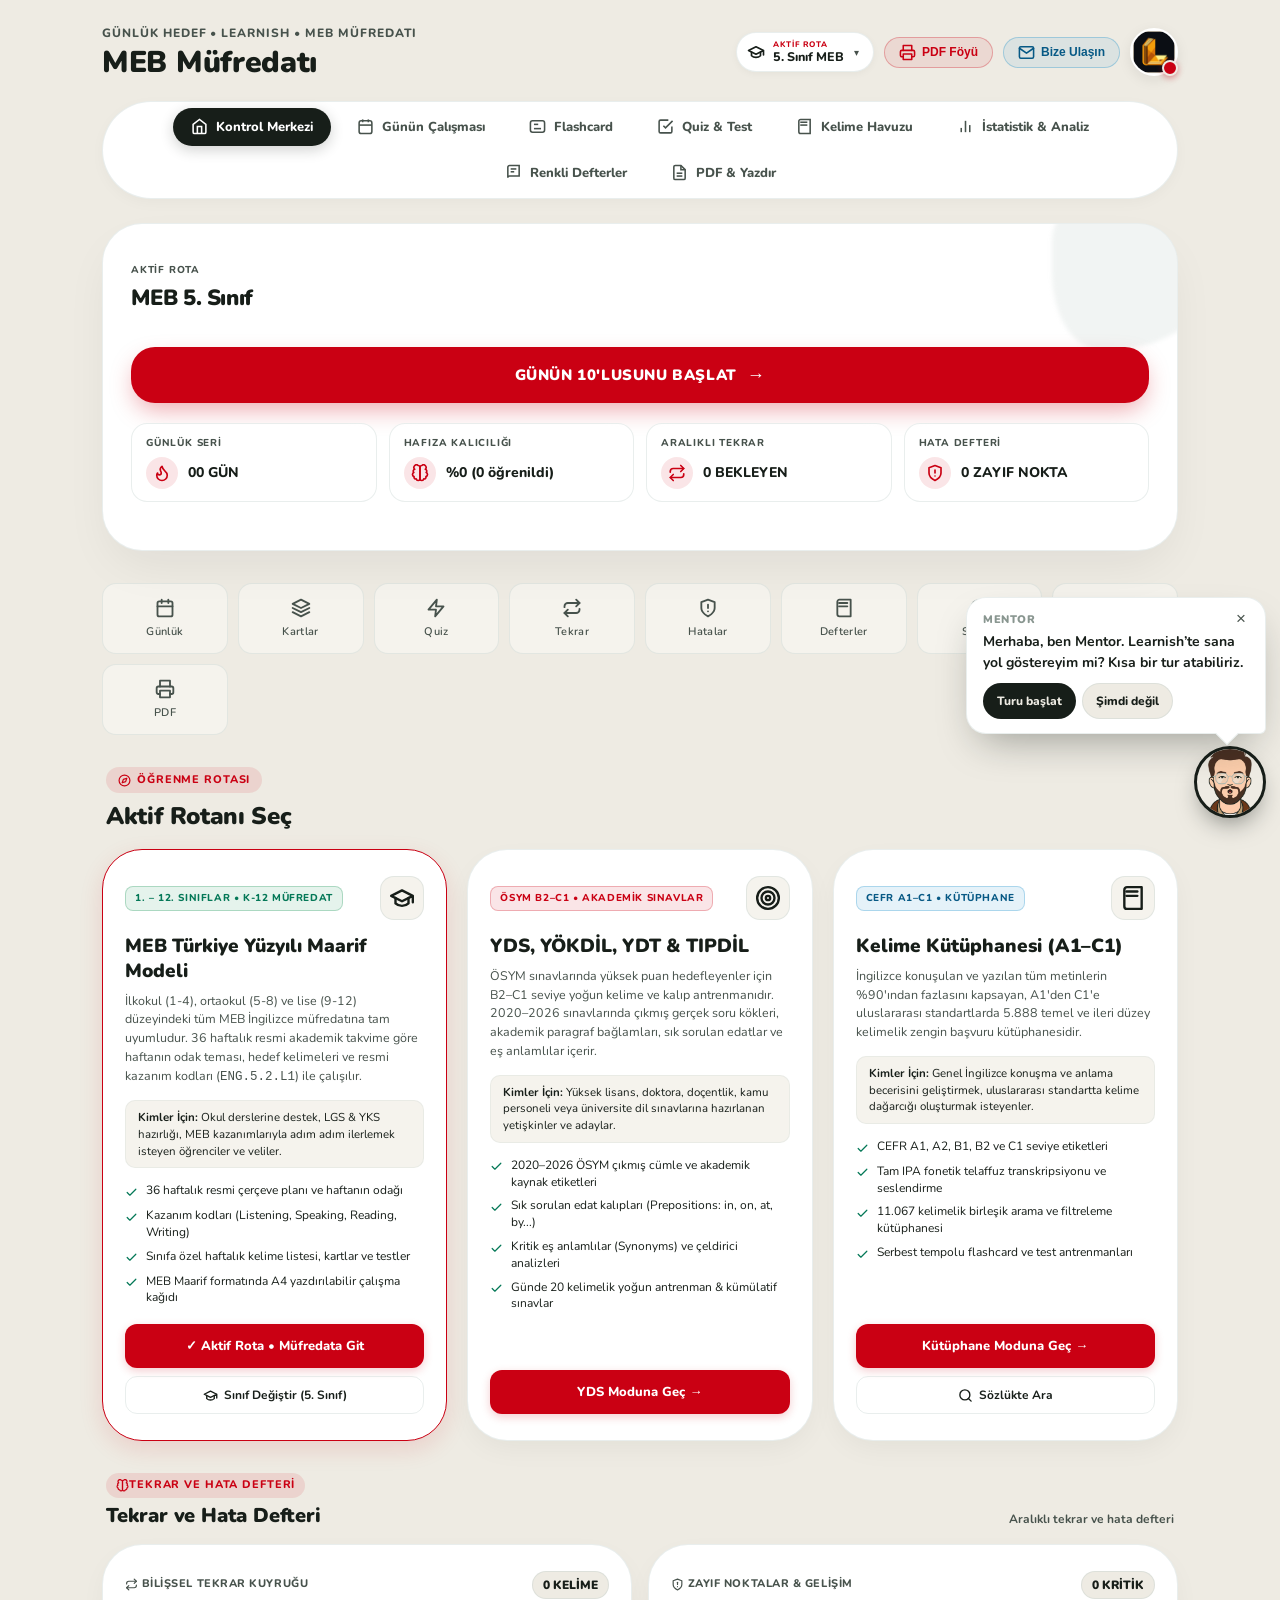
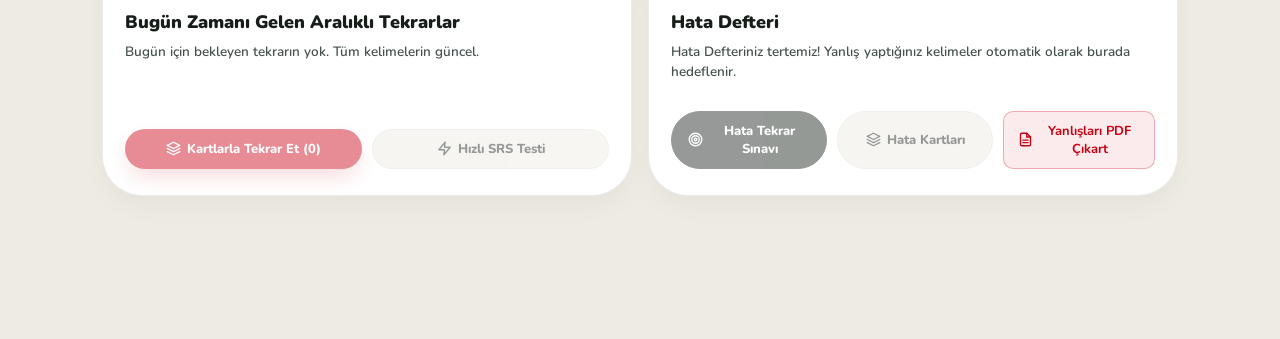
==== index.html @ bbc1d4fa "fix(notebooks): final inceleme düzeltmeleri (Critical+Important) - flash kart kaynak seçicisine 'not" ====
<!DOCTYPE html>
<html lang="tr" data-theme="light">
<head>
  <meta charset="utf-8">
  <meta name="viewport" content="width=device-width, initial-scale=1.0, viewport-fit=cover">
  <title>Learnish • İngilizce Kelime Platformu (MEB, YDS &amp; Kelime Kütüphanesi)</title>
  
  <!-- Meta & SEO -->
  <meta name="description" content="Learnish: MEB İngilizce Müfredatı (1-12. Sınıf Maarif Modeli), YDS/YÖKDİL Akademik Hazırlık ve A1-C1 Kelime Kütüphanesi ile 11.000 kelimelik interaktif İngilizce çalışma platformu.">
  <meta name="theme-color" content="#eeebe3">
  <meta name="color-scheme" content="light dark">
  <meta name="apple-mobile-web-app-capable" content="yes">
  <meta name="apple-mobile-web-app-status-bar-style" content="default">
  <meta name="apple-mobile-web-app-title" content="Learnish">

  <!-- Open Graph & Social Sharing -->
  <meta property="og:type" content="website">
  <meta property="og:title" content="Learnish • İngilizce Kelime Platformu">
  <meta property="og:description" content="MEB Müfredatı (1-12. Sınıf), YDS/YÖKDİL Akademik Hazırlık ve A1-C1 Kelime Kütüphanesi ile 11.000 kelimelik interaktif İngilizce çalışma platformu.">
  <meta property="og:image" content="icon-512.png">
  <meta property="og:site_name" content="Learnish">
  <meta name="twitter:card" content="summary">
  <meta name="twitter:title" content="Learnish • İngilizce Kelime Platformu">
  <meta name="twitter:description" content="MEB 1-12. Sınıf müfredatı, YDS/YÖKDİL hazırlık ve Oxford 5000 kelime havuzuyla akıllı İngilizce öğrenme platformu.">
  <meta name="twitter:image" content="icon-512.png">

  <!-- App Icons & Manifest -->
  <link rel="icon" type="image/png" href="favicon.png?v=codex2">
  <link rel="apple-touch-icon" href="icon-192.png?v=codex2">
  <link rel="manifest" href="manifest.json">
  
  <!-- Typography: Nunito (400 to 900) -->
  <link rel="preconnect" href="https://fonts.googleapis.com">
  <link rel="preconnect" href="https://fonts.gstatic.com" crossorigin>
  <link href="https://fonts.googleapis.com/css2?family=Nunito:ital,wght@0,400;0,600;0,700;0,800;0,900;1,400;1,700;1,900&display=swap" rel="stylesheet">

  <!-- Stylesheets -->
  <link rel="stylesheet" href="app.css?v=43c000d3">
</head>
<body>
  <div id="sr-live" class="sr-only" role="status" aria-live="polite" aria-atomic="true"></div>

  <!-- SW Update Notification Banner -->
  <div id="sw-update-banner" class="sw-update-banner" style="display:none;" role="alert" aria-live="assertive">
    <span class="sw-update-text">Yeni Learnish sürümü hazır!</span>
    <button type="button" class="sw-update-btn" onclick="window.APP.applySwUpdate()">Şimdi Güncelle</button>
    <button type="button" class="sw-update-dismiss" onclick="document.getElementById('sw-update-banner').style.display='none'" aria-label="Kapat">✕</button>
  </div>

  <!-- SINGLE-COLUMN APP SHELL -->
  <div class="app-shell">

    <!-- 1. TOP-ALIGNED HEADER (56px Top Padding) -->
    <header class="app-top-header" role="banner">
      <div class="header-greeting-wrap">
        <span class="header-greeting-label" id="header-greeting-label">GÜNLÜK HEDEF • LEARNISH</span>
        <h1 class="header-greeting-title" id="header-user-title">MEB Müfredatı</h1>
      </div>
      <div class="header-right-actions">
        <button type="button" class="header-action-btn header-route-pill-btn" id="header-route-pill-btn" onclick="window.APP.openGradeModal()" title="Öğrenim Rotasını &amp; Sınıfı Değiştir" aria-label="Öğrenim Rotası Seçici">
          <span class="hrp-icon" id="header-route-icon" data-icon="school">
            <svg class="ui-icon hrp-svg-icon" width="18" height="18" viewBox="0 0 24 24" fill="none" stroke="currentColor" stroke-width="2.2" stroke-linecap="round" stroke-linejoin="round" aria-hidden="true" data-icon="school"><path d="M22 10v6M2 10l10-5 10 5-10 5z"/><path d="M6 12v5c3 3 9 3 12 0v-5"/></svg>
          </span>
          <div class="hrp-text-group">
            <span class="hrp-eyebrow">AKTİF ROTA</span>
            <span class="hrp-label" id="header-route-label">5. Sınıf MEB</span>
          </div>
          <span class="hrp-arrow" aria-hidden="true">▾</span>
        </button>
        <button type="button" class="header-action-btn pdf-header-btn" onclick="window.APP.openPdfStudio()" title="PDF &amp; Çalışma Kağıdı Stüdyosu" aria-label="PDF Çalışma Föyü">
          <svg width="17" height="17" viewBox="0 0 24 24" fill="none" stroke="currentColor" stroke-width="2.2" stroke-linecap="round" stroke-linejoin="round"><path d="M6 9V2h12v7"/><path d="M6 18H4a2 2 0 0 1-2-2v-5a2 2 0 0 1 2-2h16a2 2 0 0 1 2 2v5a2 2 0 0 1-2 2h-2"/><rect x="6" y="14" width="12" height="8"/></svg>
          <span class="pdf-btn-label">PDF Föyü</span>
        </button>
        <button type="button" class="header-action-btn feedback-header-btn" id="header-feedback-btn" onclick="window.APP.openFeedbackModal()" title="Bize Ulaşın &amp; Hata Bildir" aria-label="Bize Ulaşın &amp; Hata Bildir">
          <svg width="17" height="17" viewBox="0 0 24 24" fill="none" stroke="currentColor" stroke-width="2.2" stroke-linecap="round" stroke-linejoin="round"><path d="M4 4h16c1.1 0 2 .9 2 2v12c0 1.1-.9 2-2 2H4c-1.1 0-2-.9-2-2V6c0-1.1.9-2 2-2z"/><polyline points="22,6 12,13 2,6"/></svg>
          <span class="feedback-btn-label">Bize Ulaşın</span>
        </button>
        <button type="button" class="header-profile-btn" id="header-profile-trigger" onclick="window.APP.openSettingsModal()" aria-label="Ayarlar ve Profil">
          <div class="header-avatar-circle">
            <img src="icon-192.png" alt="Learnish Profil" class="header-avatar-img" width="48" height="48" fetchpriority="high" decoding="async">
            <span class="header-notification-badge" aria-label="Aktif bildirim"></span>
          </div>
        </button>
      </div>
    </header>

    <!-- 1.5 DESKTOP TOP NAVIGATION (Visible on Desktop >= 768px, Hidden on Mobile) -->
    <nav class="desktop-nav-bar" aria-label="Masaüstü Gezinme Menüsü">
      <button type="button" class="desktop-nav-btn nav-btn active" data-view="home">
        <svg width="17" height="17" viewBox="0 0 24 24" fill="none" stroke="currentColor" stroke-width="2.2"><path d="m3 9 9-7 9 7v11a2 2 0 0 1-2 2H5a2 2 0 0 1-2-2z"/><polyline points="9 22 9 12 15 12 15 22"/></svg>
        <span>Kontrol Merkezi</span>
      </button>
      <button type="button" class="desktop-nav-btn nav-btn" data-view="daily">
        <svg width="17" height="17" viewBox="0 0 24 24" fill="none" stroke="currentColor" stroke-width="2.2"><rect x="3" y="4" width="18" height="18" rx="3" ry="3"/><line x1="16" y1="2" x2="16" y2="6"/><line x1="8" y1="2" x2="8" y2="6"/><line x1="3" y1="10" x2="21" y2="10"/></svg>
        <span>Günün Çalışması</span>
      </button>
      <button type="button" class="desktop-nav-btn nav-btn" data-view="flashcard">
        <svg width="17" height="17" viewBox="0 0 24 24" fill="none" stroke="currentColor" stroke-width="2.2"><rect x="2" y="4" width="20" height="16" rx="3"/><path d="M7 15h10"/><path d="M7 9h6"/></svg>
        <span>Flashcard</span>
      </button>
      <button type="button" class="desktop-nav-btn nav-btn" data-view="quiz">
        <svg width="17" height="17" viewBox="0 0 24 24" fill="none" stroke="currentColor" stroke-width="2.2"><path d="M9 11l3 3L22 4"/><path d="M21 12v7a2 2 0 0 1-2 2H5a2 2 0 0 1-2-2V5a2 2 0 0 1 2-2h11"/></svg>
        <span>Quiz &amp; Test</span>
      </button>
      <button type="button" class="desktop-nav-btn nav-btn" data-view="directory">
        <svg width="17" height="17" viewBox="0 0 24 24" fill="none" stroke="currentColor" stroke-width="2.2"><path d="M4 19.5v-15A2.5 2.5 0 0 1 6.5 2H20v20H6.5a2.5 2.5 0 0 1-2.5-2.5Z"/><path d="M6 6h10"/><path d="M6 10h10"/></svg>
        <span>Kelime Havuzu</span>
      </button>
      <button type="button" class="desktop-nav-btn nav-btn" data-view="stats">
        <svg width="17" height="17" viewBox="0 0 24 24" fill="none" stroke="currentColor" stroke-width="2.2"><line x1="18" y1="20" x2="18" y2="10"/><line x1="12" y1="20" x2="12" y2="4"/><line x1="6" y1="20" x2="6" y2="14"/></svg>
        <span>İstatistik &amp; Analiz</span>
      </button>
      <button type="button" class="desktop-nav-btn nav-btn" data-view="notebooks">
        <svg width="17" height="17" viewBox="0 0 24 24" fill="none" stroke="currentColor" stroke-width="2.2"><path d="M4 4.5A2.5 2.5 0 0 1 6.5 2H20v15H6.5A2.5 2.5 0 0 0 4 19.5z"/><path d="M8 7h8"/><path d="M8 11h5"/></svg>
        <span>Renkli Defterler</span>
      </button>
      <button type="button" class="desktop-nav-btn nav-btn" onclick="window.APP.openPdfStudio()" title="PDF Çalışma Kağıdı &amp; Hata Kampı">
        <svg width="17" height="17" viewBox="0 0 24 24" fill="none" stroke="currentColor" stroke-width="2.2"><path d="M14 2H6a2 2 0 0 0-2 2v16a2 2 0 0 0 2 2h12a2 2 0 0 0 2-2V8z"/><polyline points="14 2 14 8 20 8"/><line x1="16" y1="13" x2="8" y2="13"/><line x1="16" y1="17" x2="8" y2="17"/></svg>
        <span>PDF &amp; Yazdır</span>
      </button>
    </nav>

    <!-- 3. VIEWS CONTAINER (Single-Column Content) -->
    <main class="views-wrapper" id="views-wrapper" role="main">
      
      <!-- View 0: Kontrol Merkezi / Dashboard (#home) -->
      <section id="view-home" class="view-section active" aria-labelledby="tab-home">
        <!-- Rendered by app.js (Hero Feature Card + Bento Metrics + Secondary Feed Items) -->
      </section>

      <!-- View 1: Günlük Çalışma (#daily) -->
      <section id="view-daily" class="view-section" aria-labelledby="tab-daily">
        <!-- Rendered by app.js (Daily Hero Progress + Secondary Feed Word Cards) -->
      </section>

      <!-- View 2: Flashcard (#flashcard) -->
      <section id="view-flashcard" class="view-section" aria-labelledby="tab-flashcard">
        <!-- Rendered by app.js -->
      </section>

      <!-- View 3: Quiz & Test (#quiz) -->
      <section id="view-quiz" class="view-section" aria-labelledby="tab-quiz">
        <!-- Rendered by app.js -->
      </section>

      <!-- View 4: Kelime Havuzu (#directory) -->
      <section id="view-directory" class="view-section" aria-labelledby="tab-directory">
        <!-- Rendered by app.js -->
      </section>

      <!-- View 5: İstatistik (#stats) -->
      <section id="view-stats" class="view-section" aria-labelledby="tab-stats">
        <!-- Rendered by app.js -->
      </section>

      <!-- View 6: Renkli Defterler (#notebooks) -->
      <section id="view-notebooks" class="view-section" aria-labelledby="tab-notebooks">
        <!-- Rendered by app.js (renderNotebooksView) -->
      </section>

    </main>

  </div>

  <!-- 4. FIXED FLOATING NAVIGATION BAR (Fixed pill, 64px, Center Cutout FAB) -->
  <nav class="floating-nav-bar" aria-label="Alt Gezinme Çubuğu">
    <!-- Item 1: Home -->
    <button type="button" class="floating-nav-btn nav-btn active" data-view="home" id="tab-home" aria-label="Kontrol Merkezi" title="Kontrol Merkezi">
      <svg width="22" height="22" viewBox="0 0 24 24" fill="none" stroke="currentColor" stroke-width="2.3" stroke-linecap="round" stroke-linejoin="round"><path d="m3 9 9-7 9 7v11a2 2 0 0 1-2 2H5a2 2 0 0 1-2-2z"/><polyline points="9 22 9 12 15 12 15 22"/></svg>
      <span class="nav-dot"></span>
    </button>

    <!-- Item 2: Daily Workout -->
    <button type="button" class="floating-nav-btn nav-btn" data-view="daily" id="tab-daily" aria-label="Günün Çalışması" title="Günün Çalışması">
      <svg width="22" height="22" viewBox="0 0 24 24" fill="none" stroke="currentColor" stroke-width="2.3" stroke-linecap="round" stroke-linejoin="round"><rect x="3" y="4" width="18" height="18" rx="3" ry="3"/><line x1="16" y1="2" x2="16" y2="6"/><line x1="8" y1="2" x2="8" y2="6"/><line x1="3" y1="10" x2="21" y2="10"/></svg>
      <span class="nav-dot"></span>
    </button>

    <!-- Center Action: 56px Red Circle Button Floating 32px Above with 4px Cutout Border -->
    <div class="floating-fab-container">
      <button type="button" class="floating-center-action-btn" id="floating-center-fab" onclick="window.APP.handleFabAction()" aria-label="Çalışmayı Başlat" title="Çalışmayı Başlat">
        <svg width="24" height="24" viewBox="0 0 24 24" fill="currentColor"><polygon points="6 4 20 12 6 20 6 4"/></svg>
      </button>
    </div>

    <!-- Item 3: Flashcard -->
    <button type="button" class="floating-nav-btn nav-btn" data-view="flashcard" id="tab-flashcard" aria-label="Flashcard" title="Flashcard">
      <svg width="22" height="22" viewBox="0 0 24 24" fill="none" stroke="currentColor" stroke-width="2.3" stroke-linecap="round" stroke-linejoin="round"><rect x="2" y="4" width="20" height="16" rx="3"/><path d="M7 15h10"/><path d="M7 9h6"/></svg>
      <span class="nav-dot"></span>
    </button>

    <!-- Item 4: Quiz -->
    <button type="button" class="floating-nav-btn nav-btn" data-view="quiz" id="tab-quiz" aria-label="Quiz &amp; Test" title="Quiz &amp; Test">
      <svg width="22" height="22" viewBox="0 0 24 24" fill="none" stroke="currentColor" stroke-width="2.3" stroke-linecap="round" stroke-linejoin="round"><path d="M9 11l3 3L22 4"/><path d="M21 12v7a2 2 0 0 1-2 2H5a2 2 0 0 1-2-2V5a2 2 0 0 1 2-2h11"/></svg>
      <span class="nav-dot"></span>
    </button>
  </nav>

  <!-- 5. SETTINGS & PROFILE DIALOG (Sophisticated Playful Modal) -->
  <div class="settings-modal-backdrop" id="settings-modal-backdrop" aria-hidden="true"></div>
  <div class="settings-dialog-card" id="settings-dialog" role="dialog" aria-modal="true" aria-labelledby="settings-dialog-title">
    <div class="settings-dialog-header">
      <div class="settings-user-info">
        <div class="settings-avatar-circle">
          <img src="icon-192.png" alt="Learnish Profil" class="settings-avatar-img" width="44" height="44" loading="lazy" decoding="async">
        </div>
        <div>
          <h2 id="settings-dialog-title" class="settings-name">Profil &amp; Ayarlar</h2>
          <p class="settings-subtitle">Learnish Öğrenim Parametreleri</p>
        </div>
      </div>
      <button type="button" class="settings-close-circle-btn" onclick="window.APP.closeSettingsModal()" aria-label="Pencereyi Kapat"><svg class="ui-icon" width="18" height="18" viewBox="0 0 24 24" fill="none" stroke="currentColor" stroke-width="2.2" stroke-linecap="round" stroke-linejoin="round" aria-hidden="true" focusable="false"><line x1="18" y1="6" x2="6" y2="18"/><line x1="6" y1="6" x2="18" y2="18"/></svg></button>
    </div>

    <div class="settings-dialog-body">
      <!-- Quick Shortcuts -->
      <div class="settings-nav-shortcuts">
        <button type="button" class="settings-shortcut-btn" onclick="window.APP.switchViewAndClose('directory')">
          <span class="s-icon">
            <svg class="ui-icon" width="22" height="22" viewBox="0 0 24 24" fill="none" stroke="currentColor" stroke-width="2" stroke-linecap="round" stroke-linejoin="round" aria-hidden="true"><path d="M4 19.5v-15A2.5 2.5 0 0 1 6.5 2H20v20H6.5a2.5 2.5 0 0 1-2.5-2.5Z"/><path d="M6 6h10"/><path d="M6 10h10"/></svg>
          </span>
          <div class="s-text">
            <strong>Kelime Havuzu &amp; Arama</strong>
            <span>11.000 kelimelik tam kütüphane</span>
          </div>
          <span class="s-arrow">→</span>
        </button>
        <button type="button" class="settings-shortcut-btn" onclick="window.APP.switchViewAndClose('stats')">
          <span class="s-icon">
            <svg class="ui-icon" width="22" height="22" viewBox="0 0 24 24" fill="none" stroke="currentColor" stroke-width="2" stroke-linecap="round" stroke-linejoin="round" aria-hidden="true"><line x1="18" y1="20" x2="18" y2="10"/><line x1="12" y1="20" x2="12" y2="4"/><line x1="6" y1="20" x2="6" y2="14"/></svg>
          </span>
          <div class="s-text">
            <strong>İstatistik &amp; Analiz</strong>
            <span>Öğrenim telemetrisi ve kazanım analizi</span>
          </div>
          <span class="s-arrow">→</span>
        </button>
        <button type="button" class="settings-shortcut-btn" onclick="window.APP.openFeedbackModal()">
          <span class="s-icon">
            <svg class="ui-icon" width="22" height="22" viewBox="0 0 24 24" fill="none" stroke="currentColor" stroke-width="2" stroke-linecap="round" stroke-linejoin="round" aria-hidden="true"><path d="M21 15a2 2 0 0 1-2 2H7l-4 4V5a2 2 0 0 1 2-2h14a2 2 0 0 1 2 2z"/></svg>
          </span>
          <div class="s-text">
            <strong>Bize Ulaşın &amp; Hata Bildir</strong>
            <span>Öğretmen ve kullanıcı geri bildirimi iletin</span>
          </div>
          <span class="s-arrow">→</span>
        </button>
      </div>

      <!-- Data Management -->
      <div class="settings-toggles-section">
        <div class="settings-section-title">VERİ YÖNETİMİ</div>
        <div class="settings-data-actions">
          <button type="button" class="setting-data-btn setting-data-btn--export" onclick="window.APP.exportProgress()">
            <svg width="15" height="15" viewBox="0 0 24 24" fill="none" stroke="currentColor" stroke-width="2.2" aria-hidden="true"><path d="M21 15v4a2 2 0 0 1-2 2H5a2 2 0 0 1-2-2v-4"/><polyline points="7 10 12 15 17 10"/><line x1="12" y1="15" x2="12" y2="3"/></svg>
            <span>İlerlemeyi Dışa Aktar</span>
          </button>
          <button type="button" class="setting-data-btn setting-data-btn--import" onclick="window.APP.importProgress()">
            <svg width="15" height="15" viewBox="0 0 24 24" fill="none" stroke="currentColor" stroke-width="2.2" aria-hidden="true"><path d="M21 15v4a2 2 0 0 1-2 2H5a2 2 0 0 1-2-2v-4"/><polyline points="7 10 12 15 17 10" transform="rotate(180 12 12)"/><line x1="12" y1="3" x2="12" y2="15"/></svg>
            <span>Yedekten Geri Yükle</span>
          </button>
          <button type="button" class="setting-data-btn setting-data-btn--reset" onclick="window.APP.resetProgress()">
            <svg width="15" height="15" viewBox="0 0 24 24" fill="none" stroke="currentColor" stroke-width="2.2" aria-hidden="true"><polyline points="1 4 1 10 7 10"/><path d="M3.51 15a9 9 0 1 0 .49-3.51"/></svg>
            <span>Tüm İlerlemeyi Sıfırla</span>
          </button>
        </div>
        <input type="file" id="import-file-input" accept=".json" style="display:none" onchange="window.APP.handleImportFile(this)">
      </div>

      <!-- System Toggles -->
      <div class="settings-toggles-section">
        <div class="settings-section-title">SİSTEM TERCİHLERİ</div>
        <div class="settings-grid">
          
          <div class="setting-item-row">
            <div class="setting-item-label">
              <strong>Telaffuz Aksanı</strong>
              <span>İngiliz (UK) veya Amerikan (US)</span>
            </div>
            <button type="button" class="setting-pill-btn" id="accent-toggle-btn">UK</button>
          </div>

          <div class="setting-item-row">
            <div class="setting-item-label">
              <strong>Okuma Hızı</strong>
              <span>Telaffuz ses hızı çarpanı</span>
            </div>
            <button type="button" class="setting-pill-btn" id="speed-toggle-btn">1.0x</button>
          </div>

          <div class="setting-item-row">
            <div class="setting-item-label">
              <strong>Ses Efektleri</strong>
              <span>Etkileşim ve sınav bildirimleri</span>
            </div>
            <button type="button" class="setting-pill-btn" id="sound-toggle-btn">SES: AÇIK</button>
          </div>

          <div class="setting-item-row">
            <div class="setting-item-label">
              <strong>Karanlık Mod</strong>
              <span>Charcoal (#171e19) gece teması</span>
            </div>
            <button type="button" class="setting-pill-btn" id="theme-toggle-btn">TEMA: AÇIK</button>
          </div>

        </div>
      </div>
    </div>
  </div>

  <!-- 6. SPEAKING & PRONUNCIATION COACH DIALOG (Interactive Voice & Phonetic Engine) -->
  <div class="speech-coach-backdrop" id="speech-coach-backdrop" aria-hidden="true"></div>
  <div class="speech-coach-dialog" id="speech-coach-dialog" role="dialog" aria-modal="true" aria-labelledby="speech-coach-title">
    <!-- Populated dynamically by window.APP.openSpeechCoach -->
  </div>

  <!-- 7. K-12 GRADE & STAGE SELECTOR MODAL (1. Sınıftan 12. Sınıfa Kadar + Akademik Rotalar) -->
  <div class="grade-modal-backdrop" id="grade-modal-backdrop" aria-hidden="true"></div>
  <div class="grade-dialog-card" id="grade-dialog" role="dialog" aria-modal="true" aria-labelledby="grade-dialog-title">
    <div class="grade-dialog-header">
      <div class="grade-dialog-title-wrap">
        <span class="grade-dialog-eyebrow">ÖĞRENİM ROTASI &amp; MÜFREDAT</span>
        <h2 id="grade-dialog-title" class="grade-dialog-title">Öğrenim Rotası &amp; Sınıf Seçici</h2>
      </div>
      <button type="button" class="settings-close-circle-btn" onclick="window.APP.closeGradeModal()" aria-label="Pencereyi Kapat"><svg class="ui-icon" width="18" height="18" viewBox="0 0 24 24" fill="none" stroke="currentColor" stroke-width="2.2" stroke-linecap="round" stroke-linejoin="round" aria-hidden="true" focusable="false"><line x1="18" y1="6" x2="6" y2="18"/><line x1="6" y1="6" x2="18" y2="18"/></svg></button>
    </div>
    <div class="grade-dialog-body" id="grade-dialog-body">
      <!-- Populated dynamically by window.APP.renderGradeModalContent -->
    </div>
  </div>

  <!-- 8. CURRICULUM CONTEXT CLASSIFIER MODAL ("BAĞLAMA MOTORU") -->
  <div class="classifier-modal-backdrop" id="classifier-modal-backdrop" aria-hidden="true"></div>
  <div class="classifier-dialog-card" id="classifier-dialog" role="dialog" aria-modal="true" aria-labelledby="classifier-dialog-title">
    <div class="classifier-dialog-header">
      <div class="classifier-dialog-title-wrap">
        <span class="classifier-dialog-eyebrow">SEMANTİK BAĞLAMA MOTORU</span>
        <h2 id="classifier-dialog-title" class="classifier-dialog-title">Müfredat Bağlama Analizi</h2>
      </div>
      <button type="button" class="settings-close-circle-btn" onclick="window.APP.closeClassifierModal()" aria-label="Pencereyi Kapat"><svg class="ui-icon" width="18" height="18" viewBox="0 0 24 24" fill="none" stroke="currentColor" stroke-width="2.2" stroke-linecap="round" stroke-linejoin="round" aria-hidden="true" focusable="false"><line x1="18" y1="6" x2="6" y2="18"/><line x1="6" y1="6" x2="18" y2="18"/></svg></button>
    </div>
    <div class="classifier-dialog-body" id="classifier-dialog-body">
      <!-- Populated dynamically by window.APP.openClassifierForWord -->
    </div>
  </div>

  <!-- 9. PDF & WORKSHEET STUDIO MODAL ("PDF & ÇALIŞMA KAĞIDI STÜDYOSU") -->
  <div class="pdf-modal-backdrop" id="pdf-modal-backdrop" aria-hidden="true"></div>
  <div class="pdf-dialog-card" id="pdf-dialog" role="dialog" aria-modal="true" aria-labelledby="pdf-dialog-title">
    <div class="pdf-dialog-header">
      <div class="pdf-dialog-title-wrap">
        <span class="pdf-dialog-eyebrow">YAZDIRILABİLİR MATERYAL MERKEZİ</span>
        <h2 id="pdf-dialog-title" class="pdf-dialog-title">PDF &amp; Çalışma Kağıdı Stüdyosu</h2>
      </div>
      <button type="button" class="settings-close-circle-btn" onclick="window.APP.closePdfStudio()" aria-label="Pencereyi Kapat"><svg class="ui-icon" width="18" height="18" viewBox="0 0 24 24" fill="none" stroke="currentColor" stroke-width="2.2" stroke-linecap="round" stroke-linejoin="round" aria-hidden="true" focusable="false"><line x1="18" y1="6" x2="6" y2="18"/><line x1="6" y1="6" x2="18" y2="18"/></svg></button>
    </div>
    <div class="pdf-dialog-body" id="pdf-dialog-body">
      <!-- Populated dynamically by window.APP.renderPdfStudio -->
    </div>
  </div>

  <!-- 10. FEEDBACK & BUG REPORT MODAL ("BİZE ULAŞIN & HATA BİLDİR") -->
  <div class="feedback-modal-backdrop" id="feedback-modal-backdrop" aria-hidden="true"></div>
  <div class="feedback-dialog-card" id="feedback-dialog" role="dialog" aria-modal="true" aria-labelledby="feedback-dialog-title">
    <div class="feedback-dialog-header">
      <div class="feedback-dialog-title-wrap">
        <span class="feedback-dialog-eyebrow">ÖĞRETMEN &amp; KULLANICI DESTEK HATTI</span>
        <h2 id="feedback-dialog-title" class="feedback-dialog-title">Bize Ulaşın &amp; Hata Bildir</h2>
        <p class="feedback-dialog-subtitle">Deneyimlerinizi, hata bildirimlerinizi ve önerilerinizi bizimle paylaşın.</p>
      </div>
      <button type="button" class="settings-close-circle-btn" onclick="window.APP.closeFeedbackModal()" aria-label="Pencereyi Kapat"><svg class="ui-icon" width="18" height="18" viewBox="0 0 24 24" fill="none" stroke="currentColor" stroke-width="2.2" stroke-linecap="round" stroke-linejoin="round" aria-hidden="true" focusable="false"><line x1="18" y1="6" x2="6" y2="18"/><line x1="6" y1="6" x2="18" y2="18"/></svg></button>
    </div>

    <div class="feedback-dialog-body" id="feedback-dialog-body">
      <!-- Topic Selector -->
      <div class="feedback-form-group">
        <label for="feedback-topic" class="feedback-label">
          <span>Konu Başlığı</span>
          <span class="feedback-required">*</span>
        </label>
        <div class="feedback-select-wrap">
          <select id="feedback-topic" class="feedback-select" aria-label="Konu Başlığı Seçiniz">
            <option value="Hata / Teknik Problem">Hata / Teknik Problem</option>
            <option value="Kelime / Çeviri Hatası">Kelime / Çeviri / İçerik Hatası</option>
            <option value="Yeni Özellik / Geliştirme Önerisi">Yeni Özellik / Geliştirme Önerisi</option>
            <option value="Öğretmen &amp; Müfredat Görüşü">Öğretmen &amp; Müfredat Görüşü</option>
            <option value="Genel Deneyim &amp; Diğer">Genel Deneyim &amp; Diğer</option>
          </select>
        </div>
      </div>

      <!-- Sender Info (Optional) -->
      <div class="feedback-form-group">
        <label for="feedback-sender" class="feedback-label">
          <span>Adınız veya E-postanız</span>
          <span class="feedback-optional">(İsteğe bağlı, geri dönüş yapabilmemiz için)</span>
        </label>
        <input type="text" id="feedback-sender" class="feedback-input" placeholder="Örn: Ayşe Öğretmen veya ornek@okul.k12.tr" autocomplete="name">
      </div>

      <!-- Message Area -->
      <div class="feedback-form-group">
        <label for="feedback-message" class="feedback-label">
          <span>Mesajınız &amp; Yaşadığınız Deneyim</span>
          <span class="feedback-required">*</span>
        </label>
        <textarea id="feedback-message" class="feedback-textarea" rows="4" placeholder="Lütfen karşılaştığınız hatayı, hangi modül/sınıfta olduğunu veya eklenmesini istediğiniz öneriyi detaylandırın..."></textarea>
      </div>

      <!-- Telemetry Diagnostics Preview Box -->
      <div class="feedback-telemetry-box">
        <div class="feedback-telemetry-header">
          <label class="feedback-checkbox-label">
            <input type="checkbox" id="feedback-include-telemetry" checked onchange="window.APP.toggleTelemetryInReport(this.checked)">
            <span>Sistem Tanı &amp; Cihaz Bilgilerini Ekle</span>
          </label>
          <span class="feedback-telemetry-badge">Hızlı Çözüm İçin Önerilir</span>
        </div>
        <div class="feedback-telemetry-preview" id="feedback-telemetry-preview">
          <!-- Populated by window.APP.updateFeedbackTelemetryPreview -->
        </div>
      </div>

      <!-- Action Buttons -->
      <div class="feedback-actions-row">
        <button type="button" class="feedback-btn feedback-btn-primary" onclick="window.APP.sendFeedbackViaMail()" title="Varsayılan e-posta istemciniz ile gönderin">
          <svg width="17" height="17" viewBox="0 0 24 24" fill="none" stroke="currentColor" stroke-width="2.2"><path d="M4 4h16c1.1 0 2 .9 2 2v12c0 1.1-.9 2-2 2H4c-1.1 0-2-.9-2-2V6c0-1.1.9-2 2-2z"/><polyline points="22,6 12,13 2,6"/></svg>
          <span>E-posta ile Gönder</span>
        </button>
        <button type="button" class="feedback-btn feedback-btn-whatsapp" onclick="window.APP.sendFeedbackViaWhatsApp()" title="WhatsApp üzerinden hızlıca paylaşın">
          <svg width="17" height="17" viewBox="0 0 24 24" fill="none" stroke="currentColor" stroke-width="2.2"><path d="M21 11.5a8.38 8.38 0 0 1-.9 3.8 8.5 8.5 0 0 1-7.6 4.7 8.38 8.38 0 0 1-3.8-.9L3 21l1.9-5.7a8.38 8.38 0 0 1-.9-3.8 8.5 8.5 0 0 1 4.7-7.6 8.38 8.38 0 0 1 3.8-.9h.5a8.48 8.48 0 0 1 8 8v.5z"/></svg>
          <span>WhatsApp ile İlet</span>
        </button>
        <button type="button" class="feedback-btn feedback-btn-copy" onclick="window.APP.copyFeedbackToClipboard()" title="Raporu panoya kopyalayıp dilediğiniz yere yapıştırın">
          <svg width="17" height="17" viewBox="0 0 24 24" fill="none" stroke="currentColor" stroke-width="2.2"><rect x="9" y="9" width="13" height="13" rx="2" ry="2"/><path d="M5 15H4a2 2 0 0 1-2-2V4a2 2 0 0 1 2-2h9a2 2 0 0 1 2 2v1"/></svg>
          <span>Raporu Kopyala</span>
        </button>
      </div>

      <!-- Status Toast / Note -->
      <div id="feedback-status-banner" class="feedback-status-banner" style="display: none;" role="status" aria-live="polite"></div>

      <div class="feedback-footer-note">
        <span class="feedback-footer-icon">
          <svg class="ui-icon" width="16" height="16" viewBox="0 0 24 24" fill="none" stroke="currentColor" stroke-width="2" stroke-linecap="round" stroke-linejoin="round" aria-hidden="true"><path d="M9 18h6"/><path d="M10 22h4"/><path d="M15.09 14c.18-.98.65-1.74 1.41-2.5A4.65 4.65 0 0 0 18 8 6 6 0 0 0 6 8c0 1 .2 2.2 1.5 3.5.76.76 1.23 1.52 1.41 2.5"/></svg>
        </span>
        <p>Geri bildirimleriniz doğrudan geliştirici öğretmen ekibine ulaşır ve bir sonraki güncellemede değerlendirilir. Desteğiniz için teşekkür ederiz!</p>
      </div>
    </div>
  </div>

  <!-- Dedicated Hidden Printable Container (Rendered during @media print) -->
  <div id="learnish-printable-sheet" class="learnish-printable-sheet" aria-hidden="true"></div>

  <!-- Data & Application Logic -->
  <script src="curriculum-data.js?v=8a01d6d3"></script>
  <script src="words-data.js?v=cf2acf3e"></script>
  <script src="app.js?v=f8c9fc84"></script>
</body>
</html>
---- app.css ----
/**
 * ============================================================================
 * LEARNISH • SOPHISTICATED PLAYFUL DESIGN SYSTEM
 * Palette: Charcoal (#171e19), Vibrant Red (#ca0013), Gray-Green (#b7c6c2),
 *          Off-White (#eeebe3), Pure White (#ffffff)
 * Typography: Nunito (Headings: 32px/900, Subheadings: 20px/900, Labels: 10px/800)
 * Radii: 40px (Main Cards), 24px (Nested Items), 16px (Bento Metrics & Squares)
 * ============================================================================
 */

:root {
  /* Color Palette */
  --dp-color-charcoal: #171e19;
  --dp-color-red: #ca0013;
  --dp-color-red-hover: #b00010;
  --dp-color-red-shadow: rgba(202, 0, 19, 0.35);
  --dp-color-red-light: rgba(202, 0, 19, 0.10);
  --dp-color-offwhite: #eeebe3;
  --dp-color-sage: #b7c6c2;
  --dp-color-paper: #eeebe3;
  --dp-color-sage-border: rgba(183, 198, 194, 0.30);
  --dp-color-sage-bg: rgba(183, 198, 194, 0.20);
  --dp-color-white: #ffffff;
  --dp-color-glass: rgba(255, 255, 255, 0.82);

  /* Semantic System Mapping */
  --dp-color-ground: #eeebe3;
  --dp-color-surface: #ffffff;
  --dp-color-surface-glass: rgba(255, 255, 255, 0.82);
  --dp-color-ink: #171e19;
  --dp-color-ink-muted: #47524c;
  --dp-color-ink-subtle: #899690;
  --dp-color-border: rgba(183, 198, 194, 0.30);
  --dp-color-border-subtle: rgba(183, 198, 194, 0.20);
  --dp-color-accent: #ca0013;
  --dp-color-accent-light: rgba(202, 0, 19, 0.10);
  --dp-color-fab-border: #eeebe3;

  /* Additional Semantic Tokens (Sophisticated Playful System) */
  --dp-color-amber: #d97706;
  --dp-color-amber-light: rgba(217, 119, 6, 0.12);
  --dp-color-surface-1: #f7f5f0;
  --dp-color-surface-2: #e6e2d8;
  --dp-color-surface-3: #ded9ce;
  --dp-color-surface-subtle: #f5f3ed;
  --dp-color-bg: #eeebe3;
  --dp-color-emphasis: #171e19;
  --dp-color-sand: #d8d3c5;
  --dp-color-ink-faint: rgba(23, 30, 25, 0.28);
  --dp-color-green: #008744;
  --dp-color-blue: #0284c7;
  --dp-border-rule: 1px;
  --dp-color-field: #ca0013;
  --dp-color-field-support: #ffffff;
  --dp-color-accent-ink: #ca0013;
  --dp-color-error: #dc2626;

  /* Text-safe ink tokens (>=4.5:1 on white / beige) */
  --dp-color-amber-ink: #92400e;
  --dp-color-blue-ink: #075985;
  --dp-ink-amber: #92400e;
  --dp-ink-green: #047857;
  --dp-ink-blue: #1d4ed8;
  --dp-ink-sky: #075985;
  --dp-ink-purple: #7e22ce;
  --dp-ink-pink: #be185d;
  --dp-ink-teal: #0f766e;
  --dp-ink-rose: #be123c;
  --dp-ink-rose-soft: #9f1239;
  --dp-color-ink-muted-strong: #475569;

  /* Z-index scale */
  --z-nav: 30;
  --z-drawer: 40;
  --z-modal: 50;
  --z-toast: 60;

  /* Typography */
  --dp-typography-face: 'Nunito', -apple-system, BlinkMacSystemFont, 'Segoe UI', Roboto, sans-serif;
  --dp-typography-family: var(--dp-typography-face);
  --dp-typography-mono: 'Nunito', monospace;

  /* Radii */
  --dp-radius-card: 40px;
  /* 2.5rem for main cards */
  --dp-radius-nested: 24px;
  /* 1.5rem for secondary feed cards */
  --dp-radius-bento: 16px;
  /* 1.0rem for bento metrics & category squares */
  --dp-radius-pill: 9999px;
  --dp-radius-circle: 50%;

  /* Shadows */
  --dp-shadow-soft-lg: 0 20px 50px -12px rgba(23, 30, 25, 0.08);
  --dp-shadow-soft-md: 0 10px 30px -6px rgba(23, 30, 25, 0.06);
  --dp-shadow-soft-sm: 0 4px 16px -2px rgba(23, 30, 25, 0.04);
  --dp-shadow-soft-xs: 0 2px 8px -1px rgba(23, 30, 25, 0.05);
  --dp-shadow-red: 0 10px 25px -4px rgba(202, 0, 19, 0.35);
  --dp-shadow-floating-nav: 0 20px 40px -8px rgba(23, 30, 25, 0.28);

  /* Transitions */
  --dp-transition-smooth: all 0.25s cubic-bezier(0.4, 0, 0.2, 1);
  --dp-transition-fade: opacity 0.25s ease-in-out;
}

/* Dark Mode Theme Mapping */
[data-theme="dark"] {
  --dp-color-ground: #171e19;
  --dp-color-surface: #202923;
  --dp-color-surface-glass: rgba(32, 41, 35, 0.85);
  --dp-color-ink: #eeebe3;
  --dp-color-ink-muted: #b7c6c2;
  --dp-color-ink-subtle: #798782;
  --dp-color-border: rgba(183, 198, 194, 0.22);
  --dp-color-border-subtle: rgba(183, 198, 194, 0.15);
  --dp-color-offwhite: #202923;
  --dp-color-fab-border: #171e19;
  --dp-color-glass: rgba(32, 41, 35, 0.85);

  /* Additional Semantic Tokens (Dark Mode) */
  --dp-color-amber: #f59e0b;
  --dp-color-amber-light: rgba(251, 191, 36, 0.15);
  --dp-color-surface-1: #1c241f;
  --dp-color-surface-2: #242c26;
  --dp-color-surface-3: #2c3630;
  --dp-color-surface-subtle: #26302a;
  --dp-color-bg: #111713;
  --dp-color-emphasis: #fdfcf9;
  --dp-color-sand: #333d36;
  --dp-color-ink-faint: rgba(238, 235, 227, 0.32);
  --dp-color-green: #34d399;
  --dp-color-blue: #38bdf8;
  --dp-border-rule: 1px;
  --dp-color-field: #e02438;
  --dp-color-field-support: #1f2722;
  --dp-color-accent-ink: #ff6b7a;
  --dp-color-error: #ef4444;
  --dp-color-amber-ink: #fbbf24;
  --dp-color-blue-ink: #38bdf8;
  --dp-ink-amber: #fbbf24;
  --dp-ink-green: #34d399;
  --dp-ink-blue: #60a5fa;
  --dp-ink-sky: #38bdf8;
  --dp-ink-purple: #c084fc;
  --dp-ink-pink: #f472b6;
  --dp-ink-teal: #2dd4bf;
  --dp-ink-rose: #fb7185;
  --dp-ink-rose-soft: #fda4af;
  --dp-shadow-soft-lg: 0 20px 50px -12px rgba(0, 0, 0, 0.40);
  --dp-shadow-soft-md: 0 10px 30px -6px rgba(0, 0, 0, 0.35);
  --dp-shadow-soft-xs: 0 2px 8px -1px rgba(0, 0, 0, 0.30);
  --dp-shadow-floating-nav: 0 20px 40px -8px rgba(0, 0, 0, 0.60);
}

/* ==========================================================================
   RESET & GLOBAL BASELINE
   ========================================================================== */
*,
*::before,
*::after {
  box-sizing: border-box;
  margin: 0;
  padding: 0;
  -webkit-tap-highlight-color: transparent;
}

html {
  font-size: 16px;
  scroll-behavior: smooth;
  background-color: var(--dp-color-ground);
  color: var(--dp-color-ink);
  color-scheme: light dark;
}

body {
  font-family: var(--dp-typography-face);
  line-height: 1.5;
  background-color: var(--dp-color-ground);
  color: var(--dp-color-ink);
  min-height: 100vh;
  overflow-x: hidden;
  transition: background-color 0.25s ease, color 0.25s ease;
}

/* View Transitions */
@view-transition {
  navigation: auto;
}

::view-transition-old(root),
::view-transition-new(root) {
  animation-duration: 0.25s;
  animation-timing-function: ease-in-out;
}

/* ==========================================================================
   MINIMALIST MONOCHROME VECTOR ICON SYSTEM (.ui-icon)
   ========================================================================== */
.ui-icon {
  display: inline-block;
  vertical-align: middle;
  flex-shrink: 0;
  stroke: currentColor;
  fill: none;
  stroke-linecap: round;
  stroke-linejoin: round;
}

.hrp-svg-icon {
  color: var(--dp-color-ink);
}

.feedback-footer-icon {
  display: inline-flex;
  align-items: center;
  justify-content: center;
  color: var(--dp-color-amber-ink);
  flex-shrink: 0;
}

/* ==========================================================================
   APP SHELL (Mobile-first, Single-column centered layout)
   ========================================================================== */
.app-shell {
  width: 100%;
  max-width: 680px;
  margin: 0 auto;
  min-height: 100vh;
  position: relative;
  padding: 0 16px 120px 16px;
}

/* ==========================================================================
   1. TOP-ALIGNED HEADER
   ========================================================================== */
.app-top-header {
  padding-top: 24px;
  padding-bottom: 20px;
  display: flex;
  align-items: center;
  justify-content: space-between;
  gap: 16px;
}

.header-greeting-wrap {
  display: flex;
  flex-direction: column;
}

.header-greeting-label {
  font-size: 12px;
  font-weight: 800;
  text-transform: uppercase;
  color: var(--dp-color-ink-muted);
  letter-spacing: 0.08em;
  margin-bottom: 4px;
}

.header-greeting-title {
  font-size: 30px;
  font-weight: 900;
  color: var(--dp-color-ink);
  line-height: 1.15;
  letter-spacing: -0.01em;
}

.header-profile-btn {
  background: transparent;
  border: none;
  padding: 0;
  cursor: pointer;
  flex-shrink: 0;
  position: relative;
  transition: transform 0.2s ease;
}

.header-profile-btn:hover {
  transform: scale(1.05);
}

.header-avatar-circle {
  width: 48px;
  height: 48px;
  border-radius: var(--dp-radius-circle);
  border: 2px solid var(--dp-color-white);
  box-shadow: 0 4px 14px rgba(23, 30, 25, 0.08);
  position: relative;
  display: flex;
  align-items: center;
  justify-content: center;
  background: var(--dp-color-surface);
  overflow: visible;
}

.header-avatar-img {
  width: 100%;
  height: 100%;
  border-radius: var(--dp-radius-circle);
  object-fit: cover;
}

.header-notification-badge {
  position: absolute;
  bottom: -2px;
  right: -2px;
  width: 16px;
  height: 16px;
  border-radius: var(--dp-radius-circle);
  background-color: var(--dp-color-red);
  border: 2.5px solid var(--dp-color-ground);
  box-shadow: 0 2px 6px rgba(202, 0, 19, 0.4);
}

/* ==========================================================================
   2. HEADER ROUTE PILL & CURRICULUM SELECTION
   ========================================================================== */
.horizontal-scroll-selector {
  display: none !important;
}

.header-route-pill-btn {
  display: inline-flex;
  align-items: center;
  gap: 8px;
  height: 40px;
  padding: 0 14px 0 10px;
  border-radius: var(--dp-radius-pill);
  background: var(--dp-color-surface);
  border: 1.5px solid var(--dp-color-border);
  box-shadow: var(--dp-shadow-soft-xs);
  cursor: pointer;
  transition: all 0.2s cubic-bezier(0.4, 0, 0.2, 1);
  text-decoration: none;
  user-select: none;
  flex-shrink: 0;
}

.header-route-pill-btn:hover,
.header-route-pill-btn:focus-visible {
  border-color: var(--dp-color-red);
  transform: translateY(-1px);
  box-shadow: 0 4px 14px rgba(202, 0, 19, 0.16);
  outline: none;
}

.header-route-pill-btn:active {
  transform: translateY(0);
}

.hrp-icon {
  font-size: 18px;
  line-height: 1;
  display: inline-flex;
  align-items: center;
  justify-content: center;
}

.hrp-text-group {
  display: flex;
  flex-direction: column;
  text-align: left;
  line-height: 1.15;
}

.hrp-eyebrow {
  font-family: var(--dp-typography-mono);
  font-size: 8px;
  font-weight: 800;
  color: var(--dp-color-accent-ink);
  letter-spacing: 0.08em;
  text-transform: uppercase;
}

.hrp-label {
  font-family: var(--dp-typography-face);
  font-size: 12.5px;
  font-weight: 800;
  color: var(--dp-color-ink);
  white-space: nowrap;
}

.hrp-arrow {
  font-size: 10px;
  color: var(--dp-color-ink-muted);
  margin-left: 2px;
  transition: transform 0.2s ease, color 0.2s ease;
}

.header-route-pill-btn:hover .hrp-arrow {
  color: var(--dp-color-accent-ink);
  transform: translateY(1px);
}

@media (max-width: 640px) {
  .hrp-eyebrow {
    display: none;
  }

  .header-route-pill-btn {
    height: 36px;
    padding: 0 10px 0 8px;
    gap: 6px;
  }

  .hrp-label {
    font-size: 12px;
  }
}

@media (max-width: 420px) {
  .hrp-label {
    max-width: 80px;
    overflow: hidden;
    text-overflow: ellipsis;
  }
}

.h-scroll-track {
  display: flex;
  align-items: center;
  gap: 12px;
  overflow-x: auto;
  scroll-snap-type: x mandatory;
  -webkit-overflow-scrolling: touch;
  padding: 4px 2px 14px 2px;
  scrollbar-width: none;
}

.h-scroll-track::-webkit-scrollbar {
  display: none;
}

/* Inactive State: 56x56px white square with 16px radius, #b7c6c2/30 border */
.h-category-btn {
  width: 56px;
  height: 56px;
  min-width: 56px;
  border-radius: var(--dp-radius-bento);
  background: var(--dp-color-surface);
  border: 1px solid var(--dp-color-border);
  box-shadow: var(--dp-shadow-soft-sm);
  display: flex;
  align-items: center;
  justify-content: center;
  cursor: pointer;
  scroll-snap-align: start;
  transition: all 0.25s cubic-bezier(0.4, 0, 0.2, 1);
  padding: 0;
  overflow: hidden;
}

.h-category-btn .h-cat-badge {
  font-family: var(--dp-typography-face);
  font-size: 13px;
  font-weight: 800;
  color: var(--dp-color-ink);
  letter-spacing: -0.01em;
}

.h-category-btn .h-cat-content {
  display: none;
}

.h-category-btn:hover:not(.active) {
  transform: translateY(-2px);
  border-color: var(--dp-color-sage);
  box-shadow: var(--dp-shadow-soft-md);
}

/* Active State: 160px wide pill in #171e19 with internal 40px red circle */
.h-category-btn.active {
  width: 168px;
  min-width: 168px;
  height: 56px;
  border-radius: var(--dp-radius-pill);
  background: var(--dp-color-charcoal);
  border: 1px solid var(--dp-color-charcoal);
  box-shadow: 0 10px 24px -4px rgba(23, 30, 25, 0.25);
  display: flex;
  align-items: center;
  justify-content: flex-start;
  padding: 0 8px;
  gap: 10px;
}

.h-category-btn.active .h-cat-badge {
  width: 40px;
  height: 40px;
  min-width: 40px;
  border-radius: var(--dp-radius-circle);
  background-color: var(--dp-color-red);
  color: #ffffff;
  font-size: 12px;
  font-weight: 900;
  display: flex;
  align-items: center;
  justify-content: center;
  box-shadow: 0 4px 10px rgba(202, 0, 19, 0.35);
}

.h-category-btn.active .h-cat-content {
  display: flex;
  flex-direction: column;
  text-align: left;
  overflow: hidden;
}

.h-category-btn.active .h-cat-title {
  font-size: 13px;
  font-weight: 800;
  color: #ffffff;
  white-space: nowrap;
  overflow: hidden;
  text-overflow: ellipsis;
  line-height: 1.2;
}

.h-category-btn.active .h-cat-meta {
  font-size: 9px;
  font-weight: 700;
  color: var(--dp-color-ink-muted);
  letter-spacing: 0.05em;
  text-transform: uppercase;
  margin-top: 2px;
}

/* ==========================================================================
   3. HERO FEATURE CARD (40px Radius & Subtle Shadow)
   ========================================================================== */
.hero-feature-card {
  border-radius: var(--dp-radius-card);
  background: var(--dp-color-surface);
  border: 1px solid var(--dp-color-border-subtle);
  box-shadow: var(--dp-shadow-soft-lg);
  padding: 32px 24px;
  position: relative;
  overflow: hidden;
  margin-bottom: 24px;
}

/* 1. Semi-transparent decorative blob (#b7c6c2/20) in top-right */
.hero-decorative-blob {
  position: absolute;
  top: -45px;
  right: -45px;
  width: 170px;
  height: 170px;
  border-radius: 60% 40% 70% 30% / 40% 50% 60% 50%;
  background: var(--dp-color-sage-bg);
  pointer-events: none;
  filter: blur(2px);
}

/* 2. 64x64px white square icon holder with an emoji */
.hero-icon-holder {
  width: 64px;
  height: 64px;
  border-radius: 20px;
  background: var(--dp-color-surface);
  border: 1px solid var(--dp-color-border);
  box-shadow: var(--dp-shadow-soft-sm);
  display: flex;
  align-items: center;
  justify-content: center;
  font-size: 32px;
  margin-bottom: 18px;
  position: relative;
  z-index: 1;
}

.hero-label-wrap {
  position: relative;
  z-index: 1;
}

.hero-tag-label {
  font-size: 10px;
  font-weight: 800;
  text-transform: uppercase;
  color: var(--dp-color-ink-muted);
  letter-spacing: 0.08em;
  display: inline-block;
  margin-bottom: 4px;
}

.hero-card-title {
  font-size: 32px;
  font-weight: 900;
  color: var(--dp-color-ink);
  line-height: 1.15;
  letter-spacing: -0.02em;
}

.hero-card-desc {
  font-size: 14px;
  font-weight: 600;
  color: var(--dp-color-ink-muted);
  margin-top: 6px;
  line-height: 1.4;
}

/* 3. Nested 2-column grid for metrics (Bento Metric Cards) */
.bento-metrics-grid {
  display: grid;
  grid-template-columns: repeat(2, 1fr);
  gap: 12px;
  margin: 22px 0 16px 0;
  position: relative;
  z-index: 1;
}

.bento-metric-card {
  border-radius: var(--dp-radius-bento);
  background: var(--dp-color-surface-glass);
  backdrop-filter: blur(12px);
  -webkit-backdrop-filter: blur(12px);
  border: 1px solid var(--dp-color-border);
  padding: 12px 14px;
  transition: transform 0.2s ease, border-color 0.2s ease;
}

.bento-metric-card:hover {
  transform: translateY(-1px);
  border-color: var(--dp-color-sage);
}

.bento-card-title {
  font-size: 10px;
  font-weight: 800;
  text-transform: uppercase;
  color: var(--dp-color-ink-muted);
  letter-spacing: 0.08em;
  display: block;
  margin-bottom: 6px;
}

.bento-card-content {
  font-size: 14px;
  font-weight: 800;
  color: var(--dp-color-ink);
  display: flex;
  align-items: center;
  gap: 10px;
}

.bento-circular-icon {
  width: 32px;
  height: 32px;
  min-width: 32px;
  border-radius: var(--dp-radius-circle);
  background: var(--dp-color-accent-light);
  color: var(--dp-color-accent-ink);
  display: flex;
  align-items: center;
  justify-content: center;
  font-size: 15px;
  font-weight: 900;
}

/* 4. Alert/info box at the bottom using #b7c6c2/20 background */
.hero-alert-box {
  border-radius: var(--dp-radius-bento);
  background: var(--dp-color-sage-bg);
  padding: 12px 16px;
  font-size: 12px;
  font-weight: 700;
  color: var(--dp-color-ink);
  display: flex;
  align-items: center;
  gap: 10px;
  margin-top: 16px;
  line-height: 1.4;
  position: relative;
  z-index: 1;
}

.hero-alert-box .alert-icon {
  font-size: 16px;
  flex-shrink: 0;
}

/* Primary High-Impact CTA in Red (#ca0013) */
.hero-primary-cta-btn {
  width: 100%;
  min-height: 54px;
  border-radius: var(--dp-radius-nested);
  background-color: var(--dp-color-red);
  color: #ffffff;
  border: none;
  padding: 16px 24px;
  font-family: var(--dp-typography-face);
  font-size: 15px;
  font-weight: 900;
  letter-spacing: 0.04em;
  text-transform: uppercase;
  cursor: pointer;
  display: flex;
  align-items: center;
  justify-content: center;
  gap: 10px;
  box-shadow: var(--dp-shadow-red);
  margin-top: 20px;
  transition: transform 0.2s cubic-bezier(0.34, 1.56, 0.64, 1), box-shadow 0.2s ease, background-color 0.2s ease;
  position: relative;
  z-index: 1;
}

.hero-primary-cta-btn:hover {
  background-color: var(--dp-color-red-hover);
  transform: translateY(-2px);
  box-shadow: 0 16px 32px -4px rgba(202, 0, 19, 0.45);
}

.hero-primary-cta-btn:active {
  transform: translateY(1px);
}

.hero-primary-cta-btn .cta-arrow {
  font-size: 18px;
  transition: transform 0.2s ease;
}

.hero-primary-cta-btn:hover .cta-arrow {
  transform: translateX(3px);
}

/* ==========================================================================
   4. SECONDARY FEED ITEMS (24px Radius, White, #b7c6c2/30 Border)
   ========================================================================== */
.secondary-feed-section {
  margin-top: 28px;
}

.feed-section-heading {
  font-size: 20px;
  font-weight: 900;
  color: var(--dp-color-ink);
  letter-spacing: -0.01em;
  margin-bottom: 14px;
  display: flex;
  align-items: center;
  justify-content: space-between;
}

.feed-section-badge {
  font-size: 11px;
  font-weight: 800;
  text-transform: uppercase;
  color: var(--dp-color-ink-muted);
  letter-spacing: 0.06em;
}

.secondary-feed-card {
  border-radius: var(--dp-radius-nested);
  background: var(--dp-color-surface);
  border: 1px solid var(--dp-color-border);
  box-shadow: var(--dp-shadow-soft-sm);
  padding: 16px 18px;
  display: flex;
  align-items: center;
  justify-content: space-between;
  gap: 14px;
  margin-bottom: 12px;
  transition: transform 0.2s ease, box-shadow 0.2s ease, border-color 0.2s ease;
}

.secondary-feed-card:hover {
  transform: translateY(-2px);
  box-shadow: var(--dp-shadow-soft-md);
  border-color: var(--dp-color-sage);
}

/* 56px icon container with 10% opacity color background */
.feed-icon-box {
  width: 56px;
  height: 56px;
  min-width: 56px;
  border-radius: 18px;
  background: var(--dp-color-accent-light);
  color: var(--dp-color-accent-ink);
  display: flex;
  align-items: center;
  justify-content: center;
  font-size: 22px;
  font-weight: 900;
  flex-shrink: 0;
  transition: transform 0.2s ease;
}

.secondary-feed-card:hover .feed-icon-box {
  transform: scale(1.05);
}

.feed-content-wrap {
  flex: 1;
  min-width: 0;
}

/* 18px bold headings */
.feed-card-title {
  font-size: 18px;
  font-weight: 900;
  color: var(--dp-color-ink);
  line-height: 1.25;
}

.feed-card-desc {
  font-size: 13px;
  font-weight: 600;
  color: var(--dp-color-ink-muted);
  margin-top: 3px;
  line-height: 1.35;
}

.feed-card-tr {
  font-size: 14px;
  font-weight: 700;
  color: var(--dp-color-ink);
  margin-top: 2px;
}

.feed-card-meta {
  font-size: 11px;
  font-weight: 700;
  color: var(--dp-color-ink-muted);
  text-transform: uppercase;
  letter-spacing: 0.05em;
  margin-top: 2px;
}

.feed-card-example {
  font-size: 12px;
  font-style: italic;
  color: var(--dp-color-ink-muted);
  margin-top: 4px;
  line-height: 1.3;
}

/* Circular trailing checkbox button (40px) that changes to red on hover/active */
.feed-trailing-btn {
  width: 40px;
  height: 40px;
  min-width: 40px;
  border-radius: var(--dp-radius-circle);
  background: var(--dp-color-surface);
  border: 1.5px solid var(--dp-color-border);
  color: var(--dp-color-ink-muted);
  display: flex;
  align-items: center;
  justify-content: center;
  cursor: pointer;
  transition: all 0.2s cubic-bezier(0.34, 1.56, 0.64, 1);
  flex-shrink: 0;
}

.feed-trailing-btn:hover,
.feed-trailing-btn.checked,
.feed-trailing-btn.active {
  background-color: var(--dp-color-red);
  border-color: var(--dp-color-red);
  color: #ffffff;
  box-shadow: 0 4px 14px rgba(202, 0, 19, 0.40);
  transform: scale(1.08);
}

.feed-trailing-btn.checked::after {
  content: "✓";
  font-size: 16px;
  font-weight: 900;
}

/* ==========================================================================
   5. FLOATING NAVIGATION (Fixed Pill in #171e19 with Center Red Cutout FAB)
   ========================================================================== */
.floating-nav-bar {
  position: fixed;
  bottom: calc(8px + env(safe-area-inset-bottom, 0px));
  left: 50%;
  transform: translateX(-50%);
  width: calc(100% - 24px);
  max-width: 520px;
  height: 64px;
  background-color: var(--dp-color-charcoal);
  border-radius: 36px;
  box-shadow: var(--dp-shadow-floating-nav);
  display: flex;
  align-items: center;
  justify-content: space-around;
  padding: 0 16px;
  z-index: var(--z-nav);
  border: 1px solid rgba(255, 255, 255, 0.08);
}

.floating-nav-btn {
  width: 48px;
  height: 48px;
  border-radius: var(--dp-radius-circle);
  background: transparent;
  border: none;
  color: var(--dp-color-ink-muted);
  display: flex;
  flex-direction: column;
  align-items: center;
  justify-content: center;
  cursor: pointer;
  transition: color 0.2s ease, transform 0.2s ease;
  position: relative;
}

.floating-nav-btn:hover {
  color: #ffffff;
  transform: translateY(-1px);
}

.floating-nav-btn.active {
  color: #ffffff;
}

.floating-nav-btn .nav-dot {
  position: absolute;
  bottom: 6px;
  width: 4px;
  height: 4px;
  border-radius: var(--dp-radius-circle);
  background-color: #ffffff;
  opacity: 0;
  transition: opacity 0.2s ease;
}

.floating-nav-btn.active .nav-dot {
  opacity: 1;
}

/* Center Action Container & Cutout Effect */
.floating-fab-container {
  position: relative;
  width: 56px;
  height: 56px;
  display: flex;
  align-items: center;
  justify-content: center;
}

/* 56px red circle button offset vertically (floating 32px above bar) with 4px border matching ground */
.floating-center-action-btn {
  width: 56px;
  height: 56px;
  border-radius: var(--dp-radius-circle);
  background-color: var(--dp-color-red);
  color: #ffffff;
  border: 4px solid var(--dp-color-fab-border);
  position: absolute;
  top: -32px;
  left: 50%;
  transform: translateX(-50%);
  box-shadow: var(--dp-shadow-red);
  display: flex;
  align-items: center;
  justify-content: center;
  cursor: pointer;
  transition: transform 0.22s cubic-bezier(0.34, 1.56, 0.64, 1), box-shadow 0.22s ease, background-color 0.2s ease;
}

.floating-center-action-btn:hover {
  background-color: var(--dp-color-red-hover);
  transform: translateX(-50%) scale(1.10);
  box-shadow: 0 14px 30px -4px rgba(202, 0, 19, 0.55);
}

.floating-center-action-btn:active {
  transform: translateX(-50%) scale(0.95);
}

/* ==========================================================================
   6. VIEW SECTIONS & INTERACTIVE MODES
   ========================================================================== */
.views-wrapper {
  position: relative;
  width: 100%;
}

.view-section {
  display: none;
  opacity: 0;
  transition: opacity 0.25s ease-in-out;
}

.view-section.active {
  display: block;
  opacity: 1;
}

/* DAILY WORKOUT VIEW */
.daily-header-card {
  border-radius: var(--dp-radius-card);
  background: var(--dp-color-surface);
  border: 1px solid var(--dp-color-border-subtle);
  box-shadow: var(--dp-shadow-soft-lg);
  padding: 28px 24px;
  margin-bottom: 24px;
}

.daily-header-top {
  display: flex;
  align-items: center;
  justify-content: space-between;
  gap: 12px;
  margin-bottom: 14px;
  flex-wrap: wrap;
}

.daily-select-wrap select {
  font-family: var(--dp-typography-face);
  font-size: 14px;
  font-weight: 800;
  background: var(--dp-color-surface);
  color: var(--dp-color-ink);
  border: 1px solid var(--dp-color-border);
  border-radius: var(--dp-radius-bento);
  padding: 8px 14px;
  cursor: pointer;
  outline: none;
  transition: border-color 0.2s ease;
}

.daily-select-wrap select:focus {
  border-color: var(--dp-color-red);
}

.daily-progress-bar-wrap {
  width: 100%;
  height: 12px;
  border-radius: var(--dp-radius-pill);
  background: var(--dp-color-sage-bg);
  overflow: hidden;
  margin-top: 14px;
}

.daily-progress-fill {
  height: 100%;
  background: var(--dp-color-red);
  border-radius: var(--dp-radius-pill);
  transition: width 0.3s cubic-bezier(0.4, 0, 0.2, 1);
}

/* MEB ANNUAL FRAMEWORK CALENDAR ANCHOR BANNER */
.daily-meb-calendar-banner {
  display: flex;
  align-items: center;
  justify-content: space-between;
  gap: 12px;
  flex-wrap: wrap;
  padding: 16px 22px;
  border-radius: var(--dp-radius-nested);
  margin-bottom: 20px;
  background: var(--dp-color-surface);
  border: 1px solid var(--dp-color-border);
  box-shadow: var(--dp-shadow-soft-sm);
  transition: var(--dp-transition-smooth);
}

.daily-meb-calendar-banner.is-today {
  border-left: 6px solid #008744;
  background: var(--dp-color-surface);
}

.daily-meb-calendar-banner.not-today {
  border-left: 6px solid var(--dp-color-red);
  background: rgba(202, 0, 19, 0.05);
}

.dmc-left {
  display: flex;
  align-items: center;
  gap: 14px;
  flex-wrap: wrap;
}

.dmc-icon-badge {
  display: inline-flex;
  align-items: center;
  justify-content: center;
  width: 44px;
  height: 44px;
  border-radius: var(--dp-radius-bento);
  background: var(--dp-color-ground);
  font-size: 22px;
  box-shadow: var(--dp-shadow-soft-sm);
}

.dmc-info {
  display: flex;
  flex-direction: column;
  gap: 3px;
}

.dmc-tag {
  font-family: var(--dp-typography-face);
  font-size: 11px;
  font-weight: 800;
  letter-spacing: 0.06em;
  text-transform: uppercase;
  color: var(--dp-color-ink-muted);
}

.dmc-title {
  font-size: 15px;
  font-weight: 900;
  color: var(--dp-color-ink);
}

.dmc-return-btn {
  display: inline-flex;
  align-items: center;
  gap: 8px;
  padding: 10px 18px;
  border-radius: var(--dp-radius-pill);
  background: var(--dp-color-red);
  color: #ffffff;
  font-family: var(--dp-typography-face);
  font-size: 13px;
  font-weight: 800;
  border: none;
  cursor: pointer;
  transition: transform 0.15s ease, box-shadow 0.15s ease;
  box-shadow: var(--dp-shadow-red);
}

.dmc-return-btn:hover {
  transform: translateY(-2px);
  background: var(--dp-color-red-hover);
}

/* CUMULATIVE PAST DAYS REVIEW & QUIZ CARD */
.daily-cumulative-card {
  border-radius: var(--dp-radius-nested);
  background: var(--dp-color-surface);
  border: 1px solid var(--dp-color-border);
  box-shadow: var(--dp-shadow-soft-md);
  padding: 24px 24px;
  margin-bottom: 24px;
  position: relative;
  overflow: hidden;
}

.daily-cumulative-card::after {
  content: '';
  position: absolute;
  top: -30px;
  right: -30px;
  width: 140px;
  height: 140px;
  border-radius: 50%;
  background: var(--dp-color-sage);
  opacity: 0.15;
  pointer-events: none;
}

.dcr-header-row {
  display: flex;
  align-items: center;
  justify-content: space-between;
  gap: 10px;
  margin-bottom: 12px;
  flex-wrap: wrap;
}

.dcr-tag-badge {
  font-family: var(--dp-typography-face);
  font-size: 11px;
  font-weight: 900;
  letter-spacing: 0.08em;
  color: var(--dp-color-accent-ink);
  text-transform: uppercase;
}

.dcr-meta-badge {
  display: inline-flex;
  align-items: center;
  gap: 4px;
  padding: 4px 12px;
  border-radius: var(--dp-radius-pill);
  background: var(--dp-color-sage-bg);
  border: 1px solid var(--dp-color-border-subtle);
  font-size: 12px;
  font-weight: 800;
  color: var(--dp-color-ink);
}

.dcr-title {
  font-size: 20px;
  font-weight: 900;
  color: var(--dp-color-ink);
  margin: 0 0 6px 0;
}

.dcr-desc {
  font-size: 14px;
  line-height: 1.5;
  color: var(--dp-color-ink-muted);
  margin: 0 0 18px 0;
}

.dcr-actions-row {
  display: flex;
  gap: 10px;
  flex-wrap: wrap;
}

.dcr-action-btn {
  font-size: 13px !important;
  font-weight: 800 !important;
}


/* ==========================================================================
   7. SETTINGS & PROFILE MODAL (32px Radius & Glassmorphism-lite)
   ========================================================================== */
.settings-modal-backdrop {
  display: none;
  position: fixed;
  inset: 0;
  background: rgba(23, 30, 25, 0.45);
  backdrop-filter: blur(8px);
  -webkit-backdrop-filter: blur(8px);
  z-index: var(--z-modal);
  opacity: 0;
  transition: opacity 0.25s ease;
}

.settings-modal-backdrop.active {
  display: block;
  opacity: 1;
}

.settings-dialog-card {
  display: none;
  position: fixed;
  top: 50%;
  left: 50%;
  transform: translate(-50%, -50%) scale(0.95);
  width: calc(100% - 32px);
  max-width: 460px;
  max-height: 85vh;
  border-radius: 32px;
  background: var(--dp-color-surface);
  border: 1px solid var(--dp-color-border);
  box-shadow: 0 30px 70px -12px rgba(23, 30, 25, 0.25);
  z-index: calc(var(--z-modal) + 1);
  overflow: hidden;
  flex-direction: column;
  transition: transform 0.25s cubic-bezier(0.34, 1.56, 0.64, 1), opacity 0.25s ease;
  opacity: 0;
}

.settings-dialog-card.active {
  display: flex;
  transform: translate(-50%, -50%) scale(1);
  opacity: 1;
}

.settings-dialog-header {
  padding: 22px 24px;
  display: flex;
  align-items: center;
  justify-content: space-between;
  border-bottom: 1px solid var(--dp-color-border-subtle);
}

.settings-user-info {
  display: flex;
  align-items: center;
  gap: 12px;
}

.settings-avatar-circle {
  width: 44px;
  height: 44px;
  border-radius: var(--dp-radius-circle);
  border: 2px solid var(--dp-color-sage);
  overflow: hidden;
  flex-shrink: 0;
}

.settings-avatar-img {
  width: 100%;
  height: 100%;
  object-fit: cover;
}

.settings-name {
  font-size: 18px;
  font-weight: 900;
  color: var(--dp-color-ink);
  line-height: 1.2;
}

.settings-subtitle {
  font-size: 11px;
  font-weight: 700;
  color: var(--dp-color-ink-muted);
  text-transform: uppercase;
  letter-spacing: 0.05em;
  margin-top: 2px;
}

.settings-close-circle-btn {
  width: 36px;
  height: 36px;
  border-radius: var(--dp-radius-circle);
  background: var(--dp-color-sage-bg);
  border: none;
  color: var(--dp-color-ink);
  font-size: 14px;
  font-weight: 900;
  display: flex;
  align-items: center;
  justify-content: center;
  cursor: pointer;
  transition: background-color 0.2s ease, transform 0.2s ease;
}

.settings-close-circle-btn:hover {
  background-color: var(--dp-color-red);
  color: #ffffff;
  transform: scale(1.08);
}

.settings-dialog-body {
  padding: 20px 24px 28px 24px;
  overflow-y: auto;
}

.settings-nav-shortcuts {
  display: flex;
  flex-direction: column;
  gap: 8px;
  margin-bottom: 24px;
}

.settings-shortcut-btn {
  width: 100%;
  padding: 12px 16px;
  border-radius: var(--dp-radius-bento);
  background: var(--dp-color-surface-glass);
  border: 1px solid var(--dp-color-border);
  display: flex;
  align-items: center;
  gap: 12px;
  cursor: pointer;
  text-align: left;
  font-family: var(--dp-typography-face);
  transition: all 0.2s ease;
}

.settings-shortcut-btn:hover {
  border-color: var(--dp-color-sage);
  background: var(--dp-color-sage-bg);
  transform: translateY(-1px);
}

.settings-shortcut-btn .s-icon {
  font-size: 20px;
}

.settings-shortcut-btn .s-text {
  flex: 1;
  display: flex;
  flex-direction: column;
}

.settings-shortcut-btn .s-text strong {
  font-size: 13px;
  font-weight: 800;
  color: var(--dp-color-ink);
}

.settings-shortcut-btn .s-text span {
  font-size: 11px;
  color: var(--dp-color-ink-muted);
}

.settings-shortcut-btn .s-arrow {
  font-size: 16px;
  font-weight: 800;
  color: var(--dp-color-ink-muted);
}

.settings-section-title {
  font-size: 10px;
  font-weight: 800;
  text-transform: uppercase;
  color: var(--dp-color-ink-muted);
  letter-spacing: 0.08em;
  margin-bottom: 12px;
}

.settings-grid {
  display: flex;
  flex-direction: column;
  gap: 10px;
}

.setting-item-row {
  display: flex;
  align-items: center;
  justify-content: space-between;
  padding: 10px 14px;
  border-radius: var(--dp-radius-bento);
  background: var(--dp-color-surface-glass);
  border: 1px solid var(--dp-color-border);
}

.setting-item-label {
  display: flex;
  flex-direction: column;
}

.setting-item-label strong {
  font-size: 13px;
  font-weight: 800;
  color: var(--dp-color-ink);
}

.setting-item-label span {
  font-size: 11px;
  color: var(--dp-color-ink-muted);
}

.setting-pill-btn {
  min-width: 80px;
  padding: 6px 14px;
  border-radius: var(--dp-radius-pill);
  background: var(--dp-color-charcoal);
  color: #ffffff;
  border: none;
  font-family: var(--dp-typography-face);
  font-size: 12px;
  font-weight: 800;
  cursor: pointer;
  transition: transform 0.2s ease, background-color 0.2s ease;
}

.setting-pill-btn:hover {
  background-color: var(--dp-color-red);
  transform: scale(1.05);
}

/* ==========================================================================
   8. RESPONSIVE BREAKPOINTS
   ========================================================================== */

/* ==========================================================================
   8. COMPONENT ENHANCEMENTS FOR ALL VIEWS (Sophisticated Playful)
   ========================================================================== */

/* Flashcard View */
.flashcard-wrapper {
  display: flex;
  flex-direction: column;
  gap: 16px;
  width: 100%;
}

.flashcard-toolbar {
  display: flex;
  align-items: center;
  justify-content: space-between;
  gap: 12px;
  flex-wrap: wrap;
  padding: 14px 18px;
  border-radius: var(--dp-radius-nested);
  background: var(--dp-color-surface);
  border: 1px solid var(--dp-color-border);
  box-shadow: var(--dp-shadow-soft-sm);
}

.filter-source-select {
  font-family: var(--dp-typography-face);
  font-size: 13px;
  font-weight: 800;
  padding: 8px 14px;
  border-radius: var(--dp-radius-bento);
  background: var(--dp-color-surface);
  color: var(--dp-color-ink);
  border: 1px solid var(--dp-color-border);
  outline: none;
  cursor: pointer;
  flex: 1;
  min-width: 180px;
}

.flashcard-counter {
  font-size: 13px;
  font-weight: 800;
  color: var(--dp-color-ink-muted);
  letter-spacing: 0.05em;
  padding: 6px 12px;
  background: var(--dp-color-sage-bg);
  border-radius: var(--dp-radius-pill);
}

.card-scene {
  width: 100%;
  min-height: 380px;
  perspective: 1200px;
  cursor: pointer;
  outline: none;
}

.flashcard-inner {
  width: 100%;
  min-height: 380px;
  position: relative;
  transition: transform 0.6s cubic-bezier(0.4, 0, 0.2, 1);
  transform-style: preserve-3d;
}

.flashcard-inner.flipped {
  transform: rotateY(180deg);
}

.card-face {
  position: absolute;
  inset: 0;
  width: 100%;
  min-height: 380px;
  backface-visibility: hidden;
  -webkit-backface-visibility: hidden;
  border-radius: var(--dp-radius-card);
  background: var(--dp-color-surface);
  border: 1px solid var(--dp-color-border);
  box-shadow: var(--dp-shadow-soft-lg);
  padding: 32px 28px;
  display: flex;
  flex-direction: column;
  justify-content: space-between;
}

.card-face-back {
  transform: rotateY(180deg);
  background: var(--dp-color-surface);
}

.fc-header {
  display: flex;
  align-items: center;
  justify-content: space-between;
  width: 100%;
}

.fc-badges {
  display: flex;
  gap: 6px;
  flex-wrap: wrap;
}

.fc-body {
  display: flex;
  flex-direction: column;
  align-items: center;
  justify-content: center;
  text-align: center;
  flex: 1;
  padding: 24px 0;
}

.fc-word-en {
  font-size: 38px;
  font-weight: 900;
  color: var(--dp-color-ink);
  letter-spacing: -0.02em;
  line-height: 1.15;
}

.fc-phonetic {
  font-size: 16px;
  font-weight: 700;
  color: var(--dp-color-ink-muted);
  margin-top: 6px;
}

.fc-word-tr {
  font-size: 26px;
  font-weight: 900;
  color: var(--dp-color-accent-ink);
  line-height: 1.25;
}

.fc-footer {
  display: flex;
  align-items: center;
  justify-content: space-between;
  width: 100%;
  font-size: 12px;
  font-weight: 700;
  color: var(--dp-color-ink-muted);
  text-transform: uppercase;
}

.fc-hint {
  display: inline-flex;
  align-items: center;
  gap: 6px;
  font-size: 11px;
  font-weight: 700;
  letter-spacing: 0.03em;
  color: var(--dp-color-ink-muted);
  line-height: 1;
}

.fc-hint-mobile {
  display: none;
}

.fc-kbd-inline {
  display: inline-flex;
  align-items: center;
  justify-content: center;
  font-family: var(--dp-typography-mono);
  font-size: 10px;
  font-weight: 850;
  padding: 2px 6px;
  line-height: 1;
  background: rgba(0, 0, 0, 0.06);
  color: var(--dp-color-ink-muted);
  border: 1px solid rgba(0, 0, 0, 0.12);
  border-radius: 4px;
  box-shadow: 0 1px 0 rgba(0, 0, 0, 0.08);
  text-transform: uppercase;
  user-select: none;
  vertical-align: middle;
}

[data-theme="dark"] .fc-kbd-inline {
  background: rgba(255, 255, 255, 0.08);
  color: var(--dp-color-ink-muted);
  border-color: rgba(255, 255, 255, 0.15);
  box-shadow: 0 1px 0 rgba(0, 0, 0, 0.3);
}

.fc-shortcuts-hint {
  display: none !important;
}

.fc-nav-row {
  display: flex;
  align-items: center;
  justify-content: center;
  gap: 12px;
  margin-top: 16px;
  flex-wrap: wrap;
}

/* Quiz Simulator View */
.quiz-wrapper {
  display: flex;
  flex-direction: column;
  gap: 20px;
}

.quiz-setup-card {
  border-radius: var(--dp-radius-card);
  background: var(--dp-color-surface);
  border: 1px solid var(--dp-color-border);
  box-shadow: var(--dp-shadow-soft-lg);
  padding: 32px 28px;
}

.quiz-setup-card h2 {
  font-size: 24px;
  font-weight: 900;
  color: var(--dp-color-ink);
  letter-spacing: -0.01em;
}

.quiz-setup-card p {
  font-size: 14px;
  font-weight: 600;
  color: var(--dp-color-ink-muted);
  margin-top: 6px;
  line-height: 1.45;
}

.quiz-config-grid {
  display: grid;
  grid-template-columns: repeat(auto-fit, minmax(220px, 1fr));
  gap: 14px;
  margin: 24px 0;
}

.config-group {
  display: flex;
  flex-direction: column;
  gap: 6px;
}

.config-group label {
  font-size: 11px;
  font-weight: 800;
  text-transform: uppercase;
  color: var(--dp-color-ink-muted);
  letter-spacing: 0.06em;
}

.config-group select {
  font-family: var(--dp-typography-face);
  font-size: 14px;
  font-weight: 800;
  padding: 10px 14px;
  border-radius: var(--dp-radius-bento);
  background: var(--dp-color-surface);
  color: var(--dp-color-ink);
  border: 1.5px solid var(--dp-color-border);
  outline: none;
  cursor: pointer;
}

.start-quiz-btn {
  width: 100%;
  min-height: 52px;
  border-radius: var(--dp-radius-nested);
  background: var(--dp-color-red);
  color: #ffffff;
  border: none;
  font-family: var(--dp-typography-face);
  font-size: 15px;
  font-weight: 900;
  letter-spacing: 0.04em;
  text-transform: uppercase;
  cursor: pointer;
  box-shadow: var(--dp-shadow-red);
  transition: transform 0.2s ease, background-color 0.2s ease;
}

.start-quiz-btn:hover {
  background: var(--dp-color-red-hover);
  transform: translateY(-2px);
}

.quiz-cloze-sentence {
  font-size: 19px;
  font-weight: 700;
  color: var(--dp-color-ink);
  line-height: 1.5;
  padding: 18px 20px;
  background: var(--dp-color-sage-bg);
  border-radius: var(--dp-radius-nested);
}

.cloze-blank {
  color: var(--dp-color-accent-ink);
  font-weight: 900;
  text-decoration: underline;
  text-underline-offset: 4px;
}

.resume-quiz-card {
  border-radius: var(--dp-radius-nested);
  background: var(--dp-color-surface);
  border: 1px solid var(--dp-color-border);
  padding: 20px 22px;
  display: flex;
  align-items: center;
  justify-content: space-between;
  gap: 16px;
  flex-wrap: wrap;
}

.resume-quiz-badge {
  font-size: 10px;
  font-weight: 800;
  color: var(--dp-color-accent-ink);
  letter-spacing: 0.08em;
  text-transform: uppercase;
}

.resume-quiz-title {
  font-size: 16px;
  font-weight: 900;
  color: var(--dp-color-ink);
  margin-top: 2px;
}

.resume-quiz-meta {
  font-size: 12px;
  font-weight: 700;
  color: var(--dp-color-ink-muted);
}

/* Directory & Search View */
.directory-wrapper {
  display: flex;
  flex-direction: column;
  gap: 16px;
}

.dir-status-chips {
  display: flex;
  gap: 8px;
  overflow-x: auto;
  padding: 4px 0 10px 0;
  scrollbar-width: none;
}

.dir-status-chips::-webkit-scrollbar {
  display: none;
}

.status-chip {
  padding: 8px 16px;
  border-radius: var(--dp-radius-pill);
  background: var(--dp-color-surface);
  border: 1.5px solid var(--dp-color-border);
  color: var(--dp-color-ink);
  font-family: var(--dp-typography-face);
  font-size: 12px;
  font-weight: 800;
  cursor: pointer;
  white-space: nowrap;
  transition: all 0.2s ease;
}

.status-chip:hover {
  border-color: var(--dp-color-sage);
}

.status-chip.active {
  background: var(--dp-color-charcoal);
  color: #ffffff;
  border-color: var(--dp-color-charcoal);
}

.dir-words-grid {
  display: flex;
  flex-direction: column;
  gap: 12px;
}

.dir-page-nav {
  display: flex;
  align-items: center;
  justify-content: center;
  gap: 10px;
  margin: 24px 0;
  flex-wrap: wrap;
}


/* Stats & Telemetry View */
.stats-summary-grid {
  display: grid;
  grid-template-columns: repeat(auto-fit, minmax(130px, 1fr));
  gap: 12px;
  margin: 20px 0;
}

.stat-metric-card {
  border-radius: var(--dp-radius-bento);
  background: var(--dp-color-surface);
  border: 1px solid var(--dp-color-border);
  padding: 16px 14px;
  text-align: center;
}

.stat-metric-card .metric-val {
  font-size: 24px;
  font-weight: 900;
  color: var(--dp-color-ink);
}

.stat-metric-card .metric-title {
  font-size: 10px;
  font-weight: 800;
  color: var(--dp-color-ink-muted);
  letter-spacing: 0.06em;
  text-transform: uppercase;
  margin-top: 4px;
}

.theme-stat-row {
  display: flex;
  align-items: center;
  justify-content: space-between;
  gap: 14px;
  padding: 12px 0;
  border-bottom: 1px solid var(--dp-color-border-subtle);
}

.theme-stat-label {
  flex: 0 0 240px;
  min-width: 0;
}

@media (max-width: 640px) {
  .theme-stat-row {
    flex-wrap: wrap;
    gap: 8px;
  }

  .theme-stat-label {
    flex: 1 1 100%;
  }
}

.theme-stat-name {
  font-size: 13px;
  font-weight: 800;
  color: var(--dp-color-ink);
}

.theme-stat-bar-container {
  flex: 1;
  height: 8px;
  background: var(--dp-color-sage-bg);
  border-radius: var(--dp-radius-pill);
  overflow: hidden;
}

/* Heatmap Grid */
.heatmap-cell {
  width: 100%;
  aspect-ratio: 1;
  border-radius: 4px;
  background: var(--dp-color-sage-bg);
  border: 1px solid var(--dp-color-border-subtle);
  cursor: pointer;
  transition: transform 0.15s ease, background-color 0.15s ease;
}

.heatmap-cell:hover {
  transform: scale(1.18);
  border-color: var(--dp-color-red);
}

.heatmap-cell.mastered {
  background: var(--dp-color-red);
  border-color: var(--dp-color-red);
}

/* Debug Queue Rows */
.dash-debug-row {
  display: flex;
  align-items: center;
  justify-content: space-between;
  padding: 10px 14px;
  border-radius: var(--dp-radius-bento);
  background: var(--dp-color-surface);
  border: 1px solid var(--dp-color-border);
  margin-bottom: 8px;
}

.dash-debug-word-group {
  display: flex;
  flex-direction: column;
}

.dash-debug-en {
  font-size: 14px;
  font-weight: 800;
  color: var(--dp-color-ink);
}

.dash-debug-tr {
  font-size: 12px;
  font-weight: 600;
  color: var(--dp-color-ink-muted);
}

.dash-retest-btn {
  font-family: var(--dp-typography-face);
  font-size: 11px;
  font-weight: 800;
  color: var(--dp-color-accent-ink);
  background: var(--dp-color-accent-light);
  border: none;
  padding: 6px 12px;
  border-radius: var(--dp-radius-pill);
  cursor: pointer;
  transition: all 0.2s ease;
}

.dash-retest-btn:hover {
  background: var(--dp-color-red);
  color: #ffffff;
}

/* Badges & Pills */
.cefr-badge {
  font-size: 10px;
  font-weight: 900;
  padding: 3px 7px;
  border-radius: 6px;
  background: var(--dp-color-sage-bg);
  color: var(--dp-color-ink);
  border: 1px solid var(--dp-color-border);
  letter-spacing: 0.04em;
}

.theme-pill,
.yds-prep-tag {
  font-size: 10px;
  font-weight: 800;
  padding: 3px 7px;
  border-radius: 6px;
  background: var(--dp-color-accent-light);
  color: var(--dp-color-accent-ink);
  letter-spacing: 0.02em;
}

/* General button alias */
.ctrl-btn {
  min-height: 42px;
  padding: 8px 16px;
  border-radius: var(--dp-radius-nested);
  background: var(--dp-color-surface);
  border: 1.5px solid var(--dp-color-border);
  color: var(--dp-color-ink);
  font-family: var(--dp-typography-face);
  font-size: 13px;
  font-weight: 800;
  cursor: pointer;
  transition: all 0.2s ease;
  display: inline-flex;
  align-items: center;
  gap: 8px;
}

.ctrl-btn:hover {
  border-color: var(--dp-color-sage);
  background: var(--dp-color-sage-bg);
}

.ctrl-btn.active {
  background: var(--dp-color-red);
  border-color: var(--dp-color-red);
  color: #ffffff;
}

/* Dark Mode Overrides for Active Elements */
[data-theme="dark"] .h-category-btn.active {
  background: #25312a;
  border-color: rgba(183, 198, 194, 0.40);
  box-shadow: 0 10px 24px -4px rgba(0, 0, 0, 0.5);
}

[data-theme="dark"] .status-chip.active {
  background: #25312a;
  color: #ffffff;
  border-color: rgba(183, 198, 194, 0.40);
}

[data-theme="dark"] .setting-pill-btn {
  background: #2d3b33;
}

[data-theme="dark"] .floating-nav-bar {
  background-color: #202923;
  border-color: rgba(183, 198, 194, 0.18);
}


@media (max-width: 480px) {
  .app-shell {
    padding: 0 12px 115px 12px;
  }

  .app-top-header {
    padding-top: 48px;
  }

  .header-greeting-title {
    font-size: 26px;
  }

  .hero-feature-card {
    padding: 24px 18px;
  }

  .hero-card-title {
    font-size: 26px;
  }

  .bento-metrics-grid {
    grid-template-columns: 1fr;
    gap: 8px;
  }

  .floating-nav-bar {
    width: calc(100% - 16px);
  }
}

/* ==========================================================================
   CONTEXT CANOPY / "İŞTE BURADASINIZ" HABER VERİCİ ÇİZGİSİ
   (Mobile-First Floating Orientation Veil & Module Indicator)
   (Replaced by Top-Header Route Pill)
   ========================================================================== */
.context-canopy {
  position: fixed;
  top: 0;
  left: 0;
  right: 0;
  width: 100%;
  z-index: var(--z-drawer);
  background: rgba(246, 245, 241, 0.94);
  backdrop-filter: blur(20px);
  -webkit-backdrop-filter: blur(20px);
  border-bottom: 1px solid var(--dp-color-border);
  box-shadow: 0 4px 20px -2px rgba(23, 30, 25, 0.08);
  transition: transform 0.35s cubic-bezier(0.16, 1, 0.3, 1),
    opacity 0.25s ease,
    box-shadow 0.25s ease;
  user-select: none;
  display: none !important;
}

[data-theme="dark"] .context-canopy {
  background: rgba(23, 30, 25, 0.95);
  border-bottom-color: rgba(183, 198, 194, 0.18);
  box-shadow: 0 4px 24px -2px rgba(0, 0, 0, 0.50);
}

.context-canopy-content {
  max-width: 480px;
  margin: 0 auto;
  display: flex;
  align-items: center;
  justify-content: space-between;
  gap: 8px;
  padding: calc(env(safe-area-inset-top, 0px) + 8px) 14px 8px 14px;
  cursor: pointer;
  -webkit-tap-highlight-color: transparent;
}

@media (min-width: 768px) {
  .context-canopy {
    position: sticky;
  }

  .context-canopy-content {
    max-width: 1080px;
    padding-left: 20px;
    padding-right: 20px;
  }
}

.context-canopy-left {
  display: flex;
  align-items: center;
  gap: 6px;
  overflow: hidden;
  white-space: nowrap;
  text-overflow: ellipsis;
  min-width: 0;
  flex: 1;
}

.context-beacon-dot {
  width: 7px;
  height: 7px;
  border-radius: var(--dp-radius-circle);
  background-color: #10b981;
  box-shadow: 0 0 0 3px rgba(16, 185, 129, 0.25);
  flex-shrink: 0;
  animation: beaconPulse 2s infinite ease-in-out;
}

@keyframes beaconPulse {

  0%,
  100% {
    transform: scale(1);
    box-shadow: 0 0 0 3px rgba(16, 185, 129, 0.25);
  }

  50% {
    transform: scale(1.2);
    box-shadow: 0 0 0 6px rgba(16, 185, 129, 0.08);
  }
}

.context-eyebrow {
  font-family: var(--dp-typography-face);
  font-size: 9.5px;
  font-weight: 900;
  letter-spacing: 0.08em;
  text-transform: uppercase;
  color: var(--dp-color-ink-muted);
  flex-shrink: 0;
}

@media (max-width: 360px) {
  .context-eyebrow {
    display: none;
  }
}

.context-module-badge {
  display: inline-flex;
  align-items: center;
  justify-content: center;
  padding: 2px 7px;
  font-family: var(--dp-typography-mono);
  font-size: 10px;
  font-weight: 900;
  letter-spacing: 0.04em;
  border-radius: 6px;
  flex-shrink: 0;
  transition: all 0.25s ease;
}

.context-module-name {
  font-family: var(--dp-typography-face);
  font-size: 12px;
  font-weight: 800;
  color: var(--dp-color-ink);
  overflow: hidden;
  text-overflow: ellipsis;
  white-space: nowrap;
  flex-shrink: 0;
}

.context-separator {
  color: var(--dp-color-ink-muted);
  font-weight: 700;
  font-size: 12px;
  flex-shrink: 0;
  margin: 0 1px;
}

.context-view-name {
  font-family: var(--dp-typography-face);
  font-size: 12px;
  font-weight: 800;
  color: var(--dp-color-ink-muted);
  overflow: hidden;
  text-overflow: ellipsis;
  white-space: nowrap;
}

.context-canopy-right {
  display: flex;
  align-items: center;
  flex-shrink: 0;
}

.context-switch-btn {
  display: inline-flex;
  align-items: center;
  gap: 3px;
  padding: 3px 9px;
  border-radius: var(--dp-radius-pill);
  font-family: var(--dp-typography-face);
  font-size: 10px;
  font-weight: 800;
  letter-spacing: 0.04em;
  background: var(--dp-color-sage-bg);
  color: var(--dp-color-ink-muted);
  border: 1px solid var(--dp-color-border);
  transition: all 0.2s ease;
}

.context-canopy-content:hover .context-switch-btn {
  background: var(--dp-color-surface);
  color: var(--dp-color-ink);
  border-color: var(--dp-color-ink-subtle);
  transform: translateY(-1px);
}

/* HABER VERİCİ ÇİZGİ (Dynamic Accent Line) */
.context-accent-line {
  height: 3px;
  width: 100%;
  position: relative;
  overflow: hidden;
  transition: background 0.3s ease;
}

/* Modül Renk Temaları */
.context-canopy.mod-maarif .context-module-badge {
  background: #1d4ed8;
  color: #ffffff;
}

.context-canopy.mod-maarif .context-accent-line {
  background: linear-gradient(90deg, #1e3a8a, #3b82f6 50%, #60a5fa);
}

.context-canopy.mod-maarif .context-view-name {
  color: #1d4ed8;
}

.context-canopy.mod-yds .context-module-badge {
  background: #7c3aed;
  color: #ffffff;
}

.context-canopy.mod-yds .context-accent-line {
  background: linear-gradient(90deg, #5b21b6, #8b5cf6 50%, #c084fc);
}

.context-canopy.mod-yds .context-view-name {
  color: #7c3aed;
}

.context-canopy.mod-oxford .context-module-badge {
  background: #0284c7;
  color: #ffffff;
}

.context-canopy.mod-oxford .context-accent-line {
  background: linear-gradient(90deg, #0369a1, #38bdf8 50%, #7dd3fc);
}

.context-canopy.mod-oxford .context-view-name {
  color: var(--dp-color-blue-ink);
}

.context-canopy.mod-all .context-module-badge {
  background: #d97706;
  color: #ffffff;
}

.context-canopy.mod-all .context-accent-line {
  background: linear-gradient(90deg, #b45309, #f59e0b 50%, #fcd34d);
}

.context-canopy.mod-all .context-view-name {
  color: #d97706;
}

/* Notification / Tül Açılışı ve Dalga Hareketi (When bottom nav button is clicked) */
.context-canopy.canopy-expanded {
  box-shadow: 0 10px 30px -4px rgba(23, 30, 25, 0.20);
  animation: canopyDropShade 0.38s cubic-bezier(0.16, 1, 0.3, 1) forwards;
}

.context-canopy.canopy-expanded .context-accent-line::after {
  content: '';
  position: absolute;
  top: 0;
  left: -100%;
  width: 100%;
  height: 100%;
  background: linear-gradient(90deg, transparent, rgba(255, 255, 255, 0.95), transparent);
  animation: canopyShimmer 1.5s ease-out infinite;
}

@keyframes canopyDropShade {
  0% {
    transform: translateY(-100%);
    opacity: 0;
  }

  60% {
    transform: translateY(3px);
    opacity: 1;
  }

  100% {
    transform: translateY(0);
    opacity: 1;
  }
}

@keyframes canopyShimmer {
  0% {
    left: -100%;
  }

  100% {
    left: 100%;
  }
}

@media (max-width: 767px) {
  .app-shell {
    padding-top: calc(env(safe-area-inset-top, 0px) + 38px);
    padding-top: calc(env(safe-area-inset-top, 0px) + 8px);
  }

  .app-top-header {
    padding-top: 14px;
  }
}

/* ==========================================================================
   9. DESKTOP VS MOBILE UNIFIED RESPONSIVE DESIGN & MODULE ENHANCEMENTS
   ========================================================================== */

/* Desktop Top Navigation Bar (>= 768px) */
.desktop-nav-bar {
  display: none;
  align-items: center;
  justify-content: center;
  gap: 8px;
  padding: 6px 10px;
  background: var(--dp-color-surface);
  border: 1px solid var(--dp-color-border);
  border-radius: var(--dp-radius-pill);
  box-shadow: var(--dp-shadow-soft-sm);
  margin-bottom: 24px;
  flex-wrap: wrap;
}

.desktop-nav-btn {
  display: inline-flex;
  align-items: center;
  gap: 8px;
  padding: 10px 18px;
  border-radius: var(--dp-radius-pill);
  background: transparent;
  border: none;
  color: var(--dp-color-ink-muted);
  font-family: var(--dp-typography-face);
  font-size: 13px;
  font-weight: 800;
  cursor: pointer;
  transition: all 0.2s cubic-bezier(0.4, 0, 0.2, 1);
}

.desktop-nav-btn:hover {
  color: var(--dp-color-ink);
  background: var(--dp-color-sage-bg);
}

.desktop-nav-btn.active {
  background: var(--dp-color-charcoal);
  color: #ffffff;
  box-shadow: 0 4px 14px rgba(23, 30, 25, 0.2);
}

[data-theme="dark"] .desktop-nav-btn.active {
  background: #25312a;
  border: 1px solid rgba(183, 198, 194, 0.35);
}

/* Word Cards in Directory & Workout */
/* Editoryal, kademeli açılan sözlük satır kartı (Swiss / Minimalist) */
.word-card {
  background: var(--dp-color-surface);
  border: 1px solid var(--dp-color-border);
  border-radius: var(--dp-radius-bento);
  padding: 14px 16px;
  cursor: pointer;
  content-visibility: auto;
  contain-intrinsic-size: auto 76px;
  transition: border-color 0.18s ease, background-color 0.18s ease;
}

.word-card:hover {
  border-color: var(--dp-color-sage);
}

.word-card[aria-expanded="true"] {
  border-color: var(--dp-color-sage);
  background: var(--dp-color-surface);
}

.word-row-top {
  display: flex;
  align-items: flex-start;
  gap: 12px;
}

.word-row-main {
  flex: 1 1 auto;
  min-width: 0;
}

.word-en-row {
  display: flex;
  align-items: baseline;
  gap: 8px 10px;
  flex-wrap: wrap;
}

.word-en {
  font-size: 18px;
  font-weight: 800;
  color: var(--dp-color-ink);
  letter-spacing: -0.01em;
}

.word-alt-badge {
  font-size: 0.72rem;
  font-weight: 500;
  color: var(--dp-color-ink-muted);
}

.word-phonetic {
  font-size: 12.5px;
  font-weight: 600;
  color: var(--dp-color-ink-muted);
}

.word-pos-badge {
  font-size: 10px;
  font-weight: 800;
  letter-spacing: 0.06em;
  color: var(--dp-color-ink-muted);
  border: 1px solid var(--dp-color-border);
  border-radius: var(--dp-radius-pill);
  padding: 2px 7px;
  text-transform: uppercase;
}

.word-row-actions {
  display: flex;
  align-items: center;
  gap: 6px;
  flex: 0 0 auto;
}

.word-expand-caret {
  display: inline-flex;
  color: var(--dp-color-ink-subtle);
  transition: transform 0.2s ease;
}

.word-card[aria-expanded="true"] .word-expand-caret {
  transform: rotate(180deg);
}

.speak-btn {
  width: 36px;
  height: 36px;
  min-width: 36px;
  border-radius: var(--dp-radius-circle);
  background: var(--dp-color-accent-light);
  color: var(--dp-color-accent-ink);
  border: none;
  display: inline-flex;
  align-items: center;
  justify-content: center;
  cursor: pointer;
  transition: transform 0.15s ease, background-color 0.15s ease;
}

.speak-btn:hover {
  transform: scale(1.08);
  background: var(--dp-color-red);
  color: #ffffff;
}

.speak-btn.speaking {
  background: var(--dp-color-red);
  color: #ffffff;
}

.word-tr {
  font-size: 14.5px;
  font-weight: 700;
  color: var(--dp-color-ink);
  margin-top: 3px;
}

.word-tr-pending {
  color: var(--dp-color-ink-muted);
  font-style: italic;
  font-weight: 500;
}

/* Kademeli açılım alanı */

.word-pos {
  font-size: 11px;
  font-weight: 700;
  color: var(--dp-color-ink-muted);
  text-transform: uppercase;
  letter-spacing: 0.05em;
}

.word-def {
  font-size: 13px;
  color: var(--dp-color-ink-muted);
  line-height: 1.5;
  font-style: italic;
}

.word-example {
  font-size: 13.5px;
  color: var(--dp-color-ink);
  background: var(--dp-color-sage-bg);
  border-radius: var(--dp-radius-bento);
  padding: 10px 12px;
  line-height: 1.5;
}

.word-example-lang {
  display: inline-block;
  font-size: 9px;
  font-weight: 800;
  letter-spacing: 0.08em;
  color: var(--dp-color-ink-subtle);
  margin-right: 8px;
  vertical-align: 1px;
}

.word-syn-chips {
  display: flex;
  gap: 6px;
  flex-wrap: wrap;
}

.status-badge-btn {
  min-height: 34px;
  padding: 0 12px;
  border-radius: var(--dp-radius-pill);
  background: var(--dp-color-surface);
  border: 1.5px solid var(--dp-color-border);
  color: var(--dp-color-ink);
  font-family: var(--dp-typography-face);
  font-size: 11px;
  font-weight: 800;
  cursor: pointer;
  display: inline-flex;
  align-items: center;
  gap: 6px;
  transition: all 0.2s ease;
}

.status-badge-btn:hover {
  border-color: var(--dp-color-sage);
}

.status-badge-btn.learned {
  background: #008744;
  border-color: #008744;
  color: #ffffff;
}

.status-badge-btn.review {
  background: var(--dp-color-red);
  border-color: var(--dp-color-red);
  color: #ffffff;
}

.star-btn {
  width: 34px;
  height: 34px;
  border-radius: var(--dp-radius-circle);
  background: var(--dp-color-surface);
  border: 1.5px solid var(--dp-color-border);
  color: var(--dp-color-ink-muted);
  display: flex;
  align-items: center;
  justify-content: center;
  cursor: pointer;
  transition: all 0.2s ease;
}

.star-btn:hover,
.star-btn.starred {
  color: #f59e0b;
  border-color: #f59e0b;
  transform: scale(1.08);
}

/* Directory Controls & Search */

.search-input {
  width: 100%;
  height: 52px;
  min-height: 48px;
  border-radius: var(--dp-radius-nested);
  background: var(--dp-color-surface);
  border: 1.5px solid var(--dp-color-border);
  color: var(--dp-color-ink);
  font-family: var(--dp-typography-face);
  font-size: 16px;
  font-weight: 600;
  padding: 0 96px 0 50px;
  outline: none;
  transition: border-color 0.2s ease, box-shadow 0.2s ease;
}

.search-input:focus {
  border-color: var(--dp-color-red);
  box-shadow: 0 4px 16px rgba(202, 0, 19, 0.15);
}

/* Arama kutusu: temizleme düğmesi + canlı sonuç sayacı */

.filter-chips-group {
  display: flex;
  gap: 8px;
  flex-wrap: wrap;
}

.filter-chip {
  padding: 7px 14px;
  border-radius: var(--dp-radius-pill);
  background: var(--dp-color-surface);
  border: 1.5px solid var(--dp-color-border);
  color: var(--dp-color-ink);
  font-family: var(--dp-typography-face);
  font-size: 11px;
  font-weight: 800;
  cursor: pointer;
  transition: all 0.2s ease;
}

.filter-chip:hover {
  border-color: var(--dp-color-sage);
}

.filter-chip.active {
  background: var(--dp-color-charcoal);
  color: #ffffff;
  border-color: var(--dp-color-charcoal);
}

[data-theme="dark"] .filter-chip.active {
  background: #25312a;
  border-color: rgba(183, 198, 194, 0.4);
}

/* Boş durum: SVG ikon + açıklama + filtre temizleme */
.dir-empty-state {
  display: flex;
  flex-direction: column;
  align-items: center;
  text-align: center;
  gap: 8px;
  padding: 48px 24px;
  background: var(--dp-color-surface);
  border: 1px dashed var(--dp-color-border);
  border-radius: var(--dp-radius-nested);
}

.dir-empty-icon {
  color: var(--dp-color-ink-subtle);
  margin-bottom: 4px;
}

.dir-empty-title {
  font-weight: 800;
  font-size: 1.05rem;
  color: var(--dp-color-ink);
}

.dir-empty-desc {
  font-size: 0.86rem;
  color: var(--dp-color-ink-muted);
  max-width: 44ch;
}

.dir-empty-clear-btn {
  margin-top: 12px;
  display: inline-flex;
  align-items: center;
  gap: 8px;
  padding: 10px 18px;
  border-radius: var(--dp-radius-pill);
  background: var(--dp-color-charcoal);
  color: #ffffff;
  border: none;
  font-family: var(--dp-typography-face);
  font-size: 13px;
  font-weight: 800;
  cursor: pointer;
  transition: background-color 0.18s ease;
}

.dir-empty-clear-btn:hover {
  background: var(--dp-color-red);
}

/* Quiz Screen Styling */
.quiz-active-card {
  border-radius: var(--dp-radius-card);
  background: var(--dp-color-surface);
  border: 1px solid var(--dp-color-border);
  box-shadow: var(--dp-shadow-soft-lg);
  padding: 32px 28px;
}

.quiz-top-bar {
  display: flex;
  align-items: center;
  justify-content: space-between;
  gap: 12px;
  margin-bottom: 16px;
}

.progress-track {
  width: 100%;
  height: 8px;
  background: var(--dp-color-sage-bg);
  border-radius: var(--dp-radius-pill);
  overflow: hidden;
}

.progress-fill {
  height: 100%;
  background: var(--dp-color-red);
  border-radius: var(--dp-radius-pill);
  transition: width 0.3s ease;
}

.quiz-target-box {
  padding: 24px 20px;
  border-radius: var(--dp-radius-nested);
  background: var(--dp-color-sage-bg);
  text-align: center;
  margin-bottom: 24px;
}

.quiz-options-grid {
  display: grid;
  grid-template-columns: 1fr;
  gap: 12px;
}

.quiz-opt-btn {
  width: 100%;
  min-height: 56px;
  border-radius: var(--dp-radius-nested);
  background: var(--dp-color-surface);
  border: 1.5px solid var(--dp-color-border);
  color: var(--dp-color-ink);
  font-family: var(--dp-typography-face);
  font-size: 15px;
  font-weight: 800;
  padding: 14px 18px;
  text-align: left;
  cursor: pointer;
  display: flex;
  align-items: center;
  gap: 12px;
  transition: all 0.2s ease;
}

.quiz-opt-btn:hover:not(:disabled) {
  border-color: var(--dp-color-sage);
  transform: translateY(-1px);
  box-shadow: var(--dp-shadow-soft-sm);
}

.kbd-badge {
  width: 28px;
  height: 28px;
  min-width: 28px;
  border-radius: var(--dp-radius-circle);
  background: var(--dp-color-sage-bg);
  color: var(--dp-color-ink);
  font-size: 12px;
  font-weight: 900;
  display: flex;
  align-items: center;
  justify-content: center;
}

.quiz-opt-btn.correct {
  background: #008744 !important;
  border-color: #008744 !important;
  color: #ffffff !important;
  box-shadow: 0 4px 16px rgba(0, 135, 68, 0.35);
}

.quiz-opt-btn.correct .kbd-badge {
  background: rgba(255, 255, 255, 0.25);
  color: #ffffff;
}

.quiz-opt-btn.wrong {
  background: var(--dp-color-red) !important;
  border-color: var(--dp-color-red) !important;
  color: #ffffff !important;
  box-shadow: 0 4px 16px rgba(202, 0, 19, 0.35);
}

.quiz-opt-btn.wrong .kbd-badge {
  background: rgba(255, 255, 255, 0.25);
  color: #ffffff;
}

.quiz-feedback-card {
  margin-top: 20px;
  border-radius: var(--dp-radius-nested);
  background: var(--dp-color-surface);
  border: 1.5px solid var(--dp-color-red);
  padding: 20px 22px;
  animation: feedbackPop 0.25s ease-out;
}

@keyframes feedbackPop {
  from {
    opacity: 0;
    transform: translateY(6px);
  }

  to {
    opacity: 1;
    transform: translateY(0);
  }
}

.feedback-header {
  display: flex;
  align-items: center;
  gap: 10px;
  flex-wrap: wrap;
  margin-bottom: 8px;
}

.feedback-badge-wrong {
  font-size: 11px;
  font-weight: 900;
  color: #ffffff;
  background: var(--dp-color-red);
  padding: 4px 10px;
  border-radius: var(--dp-radius-pill);
}

.feedback-hint {
  font-size: 11px;
  font-weight: 800;
  color: var(--dp-color-ink-muted);
  text-transform: uppercase;
}

.feedback-target-en {
  font-size: 22px;
  font-weight: 900;
  color: var(--dp-color-ink);
}

.feedback-target-tr {
  font-size: 18px;
  font-weight: 800;
  color: var(--dp-color-accent-ink);
}

.feedback-next-btn {
  margin-top: 14px;
  min-height: 44px;
  padding: 0 20px;
  border-radius: var(--dp-radius-nested);
  background: var(--dp-color-red);
  color: #ffffff;
  border: none;
  font-family: var(--dp-typography-face);
  font-size: 13px;
  font-weight: 800;
  cursor: pointer;
  transition: background-color 0.2s ease;
}

.feedback-next-btn:hover {
  background: var(--dp-color-red-hover);
}

/* ==========================================================================
   9.5 AKILLI PEDAGOJİ & ARALIKLI TEKRAR MOTORU (SM-2 SRS & MISTAKE VAULT)
   ========================================================================== */

/* Station Section */
.pedagogy-station-section {
  margin: 28px 0 32px 0;
  display: flex;
  flex-direction: column;
  gap: 16px;
}

.pedagogy-station-header {
  display: flex;
  justify-content: space-between;
  align-items: flex-end;
  flex-wrap: wrap;
  gap: 10px;
  padding: 0 4px;
}

.pedagogy-station-badge {
  display: inline-flex;
  align-items: center;
  font-family: var(--dp-typography-mono);
  font-size: 11px;
  font-weight: 800;
  letter-spacing: 0.08em;
  text-transform: uppercase;
  color: var(--dp-color-accent-ink);
  background: var(--dp-color-accent-light);
  padding: 4px 10px;
  border-radius: var(--dp-radius-pill);
  margin-bottom: 6px;
}

.pedagogy-station-badge.mistake {
  color: var(--dp-color-accent-ink);
  background: var(--dp-color-red-light);
}

.pedagogy-station-title {
  font-size: 20px;
  font-weight: 900;
  color: var(--dp-color-ink);
  letter-spacing: -0.01em;
}

.pedagogy-station-subtitle {
  font-family: var(--dp-typography-mono);
  font-size: 12px;
  font-weight: 700;
  color: var(--dp-color-ink-muted);
}

.pedagogy-station-grid {
  display: grid;
  grid-template-columns: 1fr;
  gap: 16px;
}

@media (min-width: 768px) {
  .pedagogy-station-grid {
    grid-template-columns: repeat(2, 1fr);
  }
}

.pedagogy-card {
  border-radius: var(--dp-radius-card);
  background: var(--dp-color-surface);
  border: 1.5px solid var(--dp-color-border);
  box-shadow: var(--dp-shadow-soft-md);
  padding: 26px 22px;
  display: flex;
  flex-direction: column;
  justify-content: space-between;
  transition: transform 0.2s ease, box-shadow 0.2s ease, border-color 0.2s ease;
  position: relative;
  overflow: hidden;
}

.pedagogy-card:hover {
  transform: translateY(-2px);
  box-shadow: var(--dp-shadow-soft-lg);
  border-color: var(--dp-color-sage);
}

.pedagogy-card.srs-card.has-due {
  border-color: rgba(202, 0, 19, 0.45);
  box-shadow: 0 12px 30px -8px var(--dp-color-red-shadow);
}

.pedagogy-card.mistake-card.has-mistakes {
  border-color: rgba(202, 0, 19, 0.40);
}

.ped-card-top {
  display: flex;
  justify-content: space-between;
  align-items: center;
  gap: 8px;
  margin-bottom: 12px;
}

.ped-tag {
  font-family: var(--dp-typography-mono);
  font-size: 11px;
  font-weight: 800;
  letter-spacing: 0.05em;
  color: var(--dp-color-ink-muted);
}

.ped-count-badge {
  font-family: var(--dp-typography-mono);
  font-size: 12px;
  font-weight: 900;
  padding: 4px 10px;
  border-radius: var(--dp-radius-pill);
  background: var(--dp-color-ground);
  color: var(--dp-color-ink);
  border: 1px solid var(--dp-color-border);
}

.ped-count-badge.active {
  background: var(--dp-color-red);
  color: #ffffff;
  border-color: var(--dp-color-red);
  box-shadow: 0 4px 12px var(--dp-color-red-shadow);
}

.ped-count-badge.mistake.active {
  background: var(--dp-color-red);
  color: #ffffff;
}

.ped-card-title {
  font-size: 18px;
  font-weight: 900;
  color: var(--dp-color-ink);
  margin-bottom: 8px;
  line-height: 1.3;
}

.ped-card-desc {
  font-size: 13.5px;
  font-weight: 600;
  color: var(--dp-color-ink-muted);
  line-height: 1.5;
  margin-bottom: 16px;
  flex: 1;
}

.ped-card-actions {
  display: flex;
  gap: 10px;
  flex-wrap: wrap;
  margin-top: 12px;
}

.ped-btn {
  padding: 10px 16px;
  border-radius: var(--dp-radius-pill);
  font-family: var(--dp-typography-face);
  font-size: 13px;
  font-weight: 800;
  cursor: pointer;
  border: 1.5px solid transparent;
  transition: all 0.2s ease;
  display: inline-flex;
  align-items: center;
  justify-content: center;
  gap: 6px;
  flex: 1;
  min-width: 130px;
  text-decoration: none;
}

.ped-btn:disabled {
  opacity: 0.45;
  cursor: not-allowed;
  pointer-events: none;
}

.ped-btn-primary {
  background: var(--dp-color-red);
  color: #ffffff;
  box-shadow: var(--dp-shadow-red);
}

.ped-btn-primary:hover:not(:disabled) {
  background: var(--dp-color-red-hover);
  transform: translateY(-1px);
}

.ped-btn-mistake {
  background: var(--dp-color-charcoal);
  color: #ffffff;
  border-color: var(--dp-color-charcoal);
}

[data-theme="dark"] .ped-btn-mistake {
  background: #ffffff;
  color: #171e19;
  border-color: #ffffff;
}

.ped-btn-mistake:hover:not(:disabled) {
  transform: translateY(-1px);
  box-shadow: var(--dp-shadow-soft-sm);
}

.ped-btn-secondary {
  background: var(--dp-color-ground);
  color: var(--dp-color-ink);
  border-color: var(--dp-color-border);
}

.ped-btn-secondary:hover:not(:disabled) {
  border-color: var(--dp-color-sage);
  background: var(--dp-color-surface);
}

/* Mistake Chips Preview */
.mistake-chips-preview {
  display: flex;
  gap: 8px;
  flex-wrap: wrap;
  margin-bottom: 14px;
}

.mistake-preview-pill {
  font-family: var(--dp-typography-mono);
  font-size: 11.5px;
  font-weight: 700;
  background: var(--dp-color-red-light);
  color: var(--dp-color-accent-ink);
  border: 1px solid rgba(202, 0, 19, 0.25);
  padding: 4px 10px;
  border-radius: var(--dp-radius-pill);
  cursor: pointer;
  transition: all 0.15s ease;
}

.mistake-preview-pill:hover {
  background: var(--dp-color-red);
  color: #ffffff;
  transform: translateY(-1px);
}

/* Pedagogical Badges in Words and Cards */
.pedagogy-badge {
  display: inline-flex;
  align-items: center;
  gap: 4px;
  font-family: var(--dp-typography-mono);
  font-size: 10.5px;
  font-weight: 800;
  letter-spacing: 0.04em;
  padding: 3px 8px;
  border-radius: var(--dp-radius-pill);
  text-transform: uppercase;
}

.pedagogy-badge.mistake-badge {
  background: rgba(202, 0, 19, 0.12);
  color: var(--dp-color-accent-ink);
  border: 1px solid rgba(202, 0, 19, 0.3);
}

.pedagogy-badge.srs-badge {
  background: rgba(0, 135, 68, 0.12);
  color: var(--dp-ink-green);
  border: 1px solid rgba(0, 135, 68, 0.3);
}

.pedagogy-badge.srs-badge.mastered {
  background: rgba(217, 119, 6, 0.14);
  color: #b45309;
  border: 1px solid rgba(217, 119, 6, 0.35);
}

/* Pedagogy Word Highlight in Example Sentences */
mark.pedagogy-word-highlight {
  background: rgba(202, 0, 19, 0.14);
  color: var(--dp-color-accent-ink);
  font-weight: 800;
  padding: 1px 6px;
  border-radius: 4px;
  border-bottom: 2px solid var(--dp-color-red);
}

[data-theme="dark"] mark.pedagogy-word-highlight {
  background: rgba(202, 0, 19, 0.35);
  color: #ff6b76;
  border-bottom-color: #ff6b76;
}

/* Flashcard Backface Pedagogical Meta Bar */
.srs-card-pedagogy-meta {
  display: flex;
  flex-wrap: wrap;
  gap: 8px;
  align-items: center;
  justify-content: center;
  padding: 8px 12px;
  margin: 10px 0 14px 0;
  background: var(--dp-color-ground);
  border-radius: var(--dp-radius-nested);
  border: 1px solid var(--dp-color-border-subtle);
}

.srs-pill-item {
  font-family: var(--dp-typography-mono);
  font-size: 11px;
  font-weight: 700;
  color: var(--dp-color-ink-muted);
}

.srs-pill-item strong {
  color: var(--dp-color-ink);
}

.srs-pill-item.srs-pill-mistake {
  color: var(--dp-color-accent-ink);
}

/* 3-Tier Anki / SRS Flashcard Controls */
.fc-controls-srs {
  display: grid;
  grid-template-columns: repeat(5, 1fr);
  gap: 8px;
  width: 100%;
}

@media (max-width: 600px) {

  .card-scene,
  .flashcard-inner,
  .card-face {
    min-height: 310px;
  }

  .card-face {
    padding: 20px 18px;
  }

  .flashcard-toolbar {
    padding: 8px 12px;
    gap: 8px;
  }

  .flashcard-wrapper {
    gap: 10px;
  }

  .fc-controls-srs {
    grid-template-columns: repeat(3, 1fr);
  }

  .fc-controls-srs .fc-btn-prev,
  .fc-controls-srs .fc-btn-next {
    display: none !important;
  }

  .fc-controls-srs .fc-action-btn {
    min-height: 48px;
    padding: 6px 4px;
  }

  .fc-btn-top {
    font-size: 10.5px;
  }

  .fc-btn-sub {
    font-size: 9px;
  }

  .fc-hint-desktop {
    display: none !important;
  }

  .fc-hint-mobile {
    display: inline !important;
  }

  .fc-kbd-inline,
  .quiz-kbd-hint,
  .fc-controls-srs .fc-action-btn .kbd-badge {
    display: none !important;
  }
}

/* Flashcard & Global Action Button */
.fc-action-btn {
  min-height: 48px;
  padding: 12px 24px;
  border-radius: var(--dp-radius-nested);
  font-family: var(--dp-typography-face);
  font-size: 14px;
  font-weight: 800;
  cursor: pointer;
  border: 1.5px solid var(--dp-color-border);
  background: var(--dp-color-surface);
  color: var(--dp-color-ink);
  transition: all 0.2s ease;
  display: flex;
  align-items: center;
  gap: 8px;
}

.fc-action-btn:hover {
  border-color: var(--dp-color-sage);
  transform: translateY(-2px);
  box-shadow: var(--dp-shadow-soft-sm);
}

.fc-action-btn.learned-btn {
  background: var(--dp-color-red);
  border-color: var(--dp-color-red);
  color: #ffffff;
  box-shadow: var(--dp-shadow-red);
}

.fc-action-btn.learned-btn:hover {
  background: var(--dp-color-red-hover);
}

.fc-controls-srs .fc-action-btn {
  display: flex;
  flex-direction: column;
  justify-content: center;
  align-items: center;
  min-height: 58px;
  padding: 8px 10px;
  border-radius: var(--dp-radius-nested);
  font-family: var(--dp-typography-face);
  font-weight: 800;
  cursor: pointer;
  border: 1.5px solid var(--dp-color-border);
  background: var(--dp-color-surface);
  color: var(--dp-color-ink);
  transition: all 0.2s ease;
  position: relative;
}

.fc-controls-srs .fc-action-btn:hover {
  transform: translateY(-2px);
  box-shadow: var(--dp-shadow-soft-sm);
}

.fc-btn-top {
  font-size: 12px;
  font-weight: 900;
  letter-spacing: -0.01em;
}

.fc-btn-sub {
  font-family: var(--dp-typography-mono);
  font-size: 10px;
  font-weight: 700;
  opacity: 0.75;
  margin-top: 2px;
}

.fc-controls-srs .fc-action-btn .kbd-badge {
  position: absolute;
  top: 4px;
  right: 6px;
  font-size: 9px;
  padding: 1px 4px;
  border-radius: 4px;
  opacity: 0.6;
}

.fc-btn-again {
  background: rgba(202, 0, 19, 0.08) !important;
  border-color: rgba(202, 0, 19, 0.35) !important;
  color: var(--dp-color-accent-ink) !important;
}

.fc-btn-again:hover {
  background: var(--dp-color-red) !important;
  color: #ffffff !important;
}

.fc-btn-good {
  background: rgba(0, 135, 68, 0.08) !important;
  border-color: rgba(0, 135, 68, 0.35) !important;
  color: var(--dp-ink-green) !important;
}

.fc-btn-good:hover {
  background: #008744 !important;
  color: #ffffff !important;
}

.fc-btn-easy {
  background: rgba(15, 118, 110, 0.08) !important;
  border-color: rgba(15, 118, 110, 0.35) !important;
  color: var(--dp-ink-teal) !important;
}

.fc-btn-easy:hover {
  background: #0f766e !important;
  color: #ffffff !important;
}

/* Quiz Feedback Pedagogical Notice */
.feedback-pedagogy-alert {
  display: flex;
  align-items: center;
  gap: 12px;
  padding: 12px 16px;
  margin-bottom: 16px;
  border-radius: var(--dp-radius-nested);
  background: rgba(202, 0, 19, 0.08);
  border: 1px solid rgba(202, 0, 19, 0.25);
}

.ped-alert-icon {
  font-size: 20px;
  flex-shrink: 0;
}

.ped-alert-text {
  font-size: 13px;
  font-weight: 600;
  color: var(--dp-color-ink);
  line-height: 1.4;
}

.ped-alert-text strong {
  color: var(--dp-color-accent-ink);
}

/* SRS Retention Tier Grid in Stats */
.srs-retention-tier-grid {
  display: grid;
  grid-template-columns: repeat(auto-fit, minmax(200px, 1fr));
  gap: 12px;
}

.srs-tier-card {
  border-radius: var(--dp-radius-nested);
  background: var(--dp-color-ground);
  border: 1px solid var(--dp-color-border);
  padding: 16px;
  display: flex;
  flex-direction: column;
  gap: 8px;
}

.srs-tier-top {
  display: flex;
  justify-content: space-between;
  align-items: center;
}

.srs-tier-name {
  font-size: 12px;
  font-weight: 800;
  color: var(--dp-color-ink);
}

.srs-tier-num {
  font-family: var(--dp-typography-mono);
  font-size: 16px;
  font-weight: 900;
  color: var(--dp-color-accent-ink);
}

.srs-tier-bar-bg {
  width: 100%;
  height: 8px;
  background: var(--dp-color-surface);
  border-radius: var(--dp-radius-pill);
  overflow: hidden;
  border: 1px solid var(--dp-color-border-subtle);
}

.srs-tier-bar-fill {
  height: 100%;
  background: var(--dp-color-accent);
  transition: width 0.4s ease;
}

.tier-mastered .srs-tier-bar-fill {
  background: #008744;
}

.tier-reviewing .srs-tier-bar-fill {
  background: #0f766e;
}

.tier-learning .srs-tier-bar-fill {
  background: #ca0013;
}

.tier-new .srs-tier-bar-fill {
  background: var(--dp-color-sage);
}

.srs-tier-desc {
  font-size: 11px;
  color: var(--dp-color-ink-muted);
}

/* Recovery Toast Alert */
.recovery-toast-alert {
  position: fixed;
  bottom: 84px;
  left: 50%;
  transform: translateX(-50%);
  z-index: var(--z-toast);
  display: flex;
  align-items: center;
  gap: 12px;
  padding: 14px 22px;
  border-radius: var(--dp-radius-card);
  background: #171e19;
  color: #ffffff;
  box-shadow: 0 16px 40px rgba(0, 0, 0, 0.4);
  border: 1.5px solid rgba(0, 135, 68, 0.5);
  animation: slideUpToast 0.3s cubic-bezier(0.2, 0, 0, 1);
}

[data-theme="dark"] .recovery-toast-alert {
  background: #25312a;
  border-color: #008744;
}

.recovery-toast-icon {
  font-size: 24px;
}

.recovery-toast-content {
  font-size: 13px;
  line-height: 1.35;
}

.recovery-toast-content strong {
  color: #4ade80;
}

.recovery-toast-alert.fade-out {
  opacity: 0;
  transform: translate(-50%, 10px);
  transition: all 0.3s ease;
}

@keyframes slideUpToast {
  from {
    opacity: 0;
    transform: translate(-50%, 20px);
  }

  to {
    opacity: 1;
    transform: translate(-50%, 0);
  }
}

/* ==========================================================================
   10. RESPONSIVE MEDIA QUERIES (TABLET & DESKTOP)
   ========================================================================== */

/* Tablet & Desktop (>= 768px) */
@media (min-width: 768px) {
  .app-shell {
    max-width: 860px;
    padding: 0 24px 60px 24px;
  }

  .desktop-nav-bar {
    display: flex;
  }

  .floating-nav-bar {
    display: none;
  }

  .quiz-options-grid {
    grid-template-columns: repeat(2, 1fr);
  }

  .flashcard-card,
  .card-face {
    max-width: 620px;
    margin: 0 auto;
  }
}

/* Large Desktop (>= 1024px) */
@media (min-width: 1024px) {
  .app-shell {
    max-width: 1140px;
    padding: 0 32px 80px 32px;
  }

  .bento-metrics-grid {
    grid-template-columns: repeat(4, 1fr);
  }

  .secondary-feed-section {
    display: grid;
    grid-template-columns: repeat(2, 1fr);
    gap: 14px;
  }

  .secondary-feed-section .feed-section-heading {
    grid-column: 1 / -1;
  }

}

/* ==========================================================================
   SPEAKING & PRONUNCIATION COACH (Interactive Voice & Phonetics Engine)
   ========================================================================== */
.speech-coach-backdrop {
  display: none;
  position: fixed;
  inset: 0;
  background: rgba(23, 30, 25, 0.55);
  backdrop-filter: blur(10px);
  -webkit-backdrop-filter: blur(10px);
  z-index: var(--z-modal);
  opacity: 0;
  transition: opacity 0.25s ease;
}

.speech-coach-backdrop.active {
  display: block;
  opacity: 1;
}

.speech-coach-dialog {
  display: none;
  position: fixed;
  top: 50%;
  left: 50%;
  transform: translate(-50%, -50%) scale(0.95);
  width: calc(100% - 32px);
  max-width: 520px;
  max-height: 88vh;
  border-radius: 32px;
  background: var(--dp-color-surface);
  border: 1px solid var(--dp-color-border);
  box-shadow: 0 32px 80px -12px rgba(23, 30, 25, 0.35);
  z-index: calc(var(--z-modal) + 1);
  overflow: hidden;
  flex-direction: column;
  transition: transform 0.25s cubic-bezier(0.34, 1.56, 0.64, 1), opacity 0.25s ease;
  opacity: 0;
}

.speech-coach-dialog.active {
  display: flex;
  transform: translate(-50%, -50%) scale(1);
  opacity: 1;
}

.speech-coach-header {
  padding: 18px 24px;
  display: flex;
  align-items: center;
  justify-content: space-between;
  border-bottom: 1px solid var(--dp-color-border-subtle);
  background: var(--dp-color-bg);
}

.speech-coach-title-wrap {
  display: flex;
  align-items: center;
  gap: 12px;
}

.speech-coach-icon-badge {
  width: 42px;
  height: 42px;
  border-radius: 12px;
  background: rgba(202, 0, 19, 0.08);
  border: 1px solid rgba(202, 0, 19, 0.2);
  display: flex;
  align-items: center;
  justify-content: center;
  font-size: 1.3rem;
  flex-shrink: 0;
}

.speech-coach-title {
  font-size: 1.05rem;
  font-weight: 800;
  margin: 0;
  letter-spacing: -0.01em;
  color: var(--dp-color-ink);
}

.speech-coach-sub {
  font-size: 0.76rem;
  color: var(--dp-color-ink-muted);
  margin: 2px 0 0 0;
  font-family: var(--dp-typography-mono);
}

.coach-accent-btn {
  font-family: var(--dp-typography-mono);
  font-size: 0.75rem;
  font-weight: 700;
  padding: 6px 12px;
  border-radius: 999px;
  background: rgba(0, 135, 68, 0.1);
  color: var(--dp-ink-green);
  border: 1px solid rgba(0, 135, 68, 0.25);
  cursor: pointer;
  transition: all 0.2s ease;
}

.coach-accent-btn:hover {
  background: rgba(0, 135, 68, 0.18);
  border-color: #008744;
}

.coach-close-btn {
  width: 34px;
  height: 34px;
  border-radius: 50%;
  border: 1px solid var(--dp-color-border-subtle);
  background: transparent;
  color: var(--dp-color-ink-muted);
  cursor: pointer;
  display: flex;
  align-items: center;
  justify-content: center;
  font-size: 1rem;
  transition: all 0.2s ease;
}

.coach-close-btn:hover {
  background: var(--dp-color-border-subtle);
  color: var(--dp-color-ink);
}

.speech-coach-body {
  padding: 20px 24px;
  overflow-y: auto;
  display: flex;
  flex-direction: column;
  gap: 16px;
}

.coach-target-card {
  padding: 18px;
  border-radius: 20px;
  background: var(--dp-color-bg);
  border: 1px solid var(--dp-color-border-subtle);
  text-align: center;
}

.coach-target-top {
  display: flex;
  align-items: center;
  justify-content: center;
  gap: 12px;
  position: relative;
}

.coach-target-en {
  font-size: 2rem;
  font-weight: 800;
  letter-spacing: -0.02em;
  color: var(--dp-color-ink);
}

.coach-listen-btn {
  display: inline-flex;
  align-items: center;
  gap: 6px;
  padding: 6px 12px;
  font-size: 0.78rem;
  font-family: var(--dp-typography-mono);
  font-weight: 700;
  border-radius: 999px;
  background: var(--dp-color-surface);
  color: var(--dp-color-ink);
  border: 1px solid var(--dp-color-border);
  cursor: pointer;
  transition: all 0.2s ease;
}

.coach-listen-btn:hover {
  background: var(--dp-color-accent);
  color: #fff;
  border-color: var(--dp-color-accent);
}

.coach-target-phonetic {
  font-family: var(--dp-typography-mono);
  font-size: 1.1rem;
  color: var(--dp-color-emphasis);
  margin-top: 4px;
  letter-spacing: 0.04em;
}

.coach-target-meta {
  display: flex;
  align-items: center;
  justify-content: center;
  gap: 8px;
  flex-wrap: wrap;
  margin-top: 8px;
}

.coach-target-tr {
  font-weight: 700;
  color: var(--dp-color-ink);
  font-size: 0.95rem;
}

.coach-target-pos {
  font-family: var(--dp-typography-mono);
  font-size: 0.8rem;
  color: var(--dp-color-ink-muted);
}

.coach-target-example {
  margin-top: 10px;
  font-size: 0.86rem;
  line-height: 1.5;
  color: var(--dp-color-ink-muted);
  font-style: italic;
  max-width: 44ch;
  margin-left: auto;
  margin-right: auto;
}

.coach-unsupported-alert {
  padding: 14px 18px;
  border-radius: 18px;
  background: rgba(217, 119, 6, 0.08);
  border: 1px solid rgba(217, 119, 6, 0.3);
  display: flex;
  gap: 12px;
  align-items: flex-start;
  font-size: 0.85rem;
}

.coach-unsupported-alert strong {
  display: block;
  margin-bottom: 4px;
  color: var(--dp-color-emphasis);
}

.coach-unsupported-alert p {
  margin: 0;
  color: var(--dp-color-ink-muted);
  line-height: 1.4;
}

.coach-mic-stage {
  padding: 24px 16px;
  border-radius: 24px;
  background: var(--dp-color-bg);
  border: 1px dashed var(--dp-color-border);
  display: flex;
  flex-direction: column;
  align-items: center;
  justify-content: center;
  position: relative;
  overflow: hidden;
  transition: all 0.3s ease;
}

.coach-mic-stage.listening {
  background: rgba(202, 0, 19, 0.03);
  border-color: rgba(202, 0, 19, 0.4);
}

.coach-mic-pulse-rings {
  position: absolute;
  top: 50%;
  left: 50%;
  transform: translate(-50%, -50%);
  width: 140px;
  height: 140px;
  pointer-events: none;
  display: none;
}

.coach-mic-stage.listening .coach-mic-pulse-rings {
  display: block;
}

.pulse-ring {
  position: absolute;
  inset: 0;
  border-radius: 50%;
  border: 2px solid rgba(202, 0, 19, 0.4);
  animation: coachRingPulse 2s cubic-bezier(0.2, 0.8, 0.2, 1) infinite;
}

.pulse-ring.ring-2 {
  animation-delay: 0.6s;
}

.pulse-ring.ring-3 {
  animation-delay: 1.2s;
}

@keyframes coachRingPulse {
  0% {
    transform: scale(0.6);
    opacity: 0.9;
  }

  100% {
    transform: scale(1.6);
    opacity: 0;
  }
}

.coach-mic-record-btn {
  width: 76px;
  height: 76px;
  border-radius: 50%;
  background: var(--dp-color-accent);
  color: #fff;
  border: none;
  cursor: pointer;
  display: flex;
  align-items: center;
  justify-content: center;
  box-shadow: 0 8px 24px -4px rgba(202, 0, 19, 0.45);
  transition: transform 0.2s cubic-bezier(0.34, 1.56, 0.64, 1), box-shadow 0.2s ease, background 0.2s ease;
  z-index: 2;
}

.coach-mic-record-btn:hover {
  transform: scale(1.06);
  box-shadow: 0 12px 30px -4px rgba(202, 0, 19, 0.6);
}

.coach-mic-record-btn.active {
  background: #ca0013;
  animation: coachMicGlow 1.2s ease-in-out infinite alternate;
}

@keyframes coachMicGlow {
  0% {
    box-shadow: 0 0 0 0 rgba(202, 0, 19, 0.4);
  }

  100% {
    box-shadow: 0 0 0 16px rgba(202, 0, 19, 0);
  }
}

.coach-waveform {
  display: flex;
  align-items: center;
  gap: 5px;
  height: 28px;
  margin: 14px 0 6px 0;
  opacity: 0.25;
  transition: opacity 0.25s ease;
}

.coach-waveform.active {
  opacity: 1;
}

.wave-bar {
  width: 4px;
  height: 8px;
  border-radius: 2px;
  background: var(--dp-color-accent);
  transition: height 0.15s ease;
}

.coach-waveform.active .wave-bar {
  animation: wavePulse 1s ease-in-out infinite alternate;
}

.coach-waveform.active .wave-bar.bar-1 {
  animation-delay: 0.1s;
}

.coach-waveform.active .wave-bar.bar-2 {
  animation-delay: 0.3s;
}

.coach-waveform.active .wave-bar.bar-3 {
  animation-delay: 0.5s;
}

.coach-waveform.active .wave-bar.bar-4 {
  animation-delay: 0.2s;
}

.coach-waveform.active .wave-bar.bar-5 {
  animation-delay: 0.4s;
}

.coach-waveform.active .wave-bar.bar-6 {
  animation-delay: 0.15s;
}

.coach-waveform.active .wave-bar.bar-7 {
  animation-delay: 0.35s;
}

@keyframes wavePulse {
  0% {
    height: 6px;
  }

  100% {
    height: 26px;
  }
}

/* Gerçek mikrofon seviyesi: CSS animasyonu yerine canlı ses düzeyi */
.coach-waveform.live .wave-bar,
.quiz-speaking-waveform.live .wave-bar {
  animation: none !important;
  transition: height 0.08s linear;
}

.coach-mic-stage.processing .coach-mic-pulse-rings {
  opacity: 0.35;
}

/* Kaydet & Karşılaştır yedek modu */
.coach-self-record {
  margin-top: 14px;
  padding: 14px 16px;
  border: 1px dashed var(--dp-color-border);
  border-radius: 16px;
  background: var(--dp-color-surface);
  display: flex;
  flex-direction: column;
  gap: 10px;
}

.coach-self-record-head {
  display: flex;
  flex-direction: column;
  gap: 4px;
  font-size: 0.85rem;
}

.coach-self-record-head span {
  color: var(--dp-color-ink-muted);
  font-size: 0.8rem;
  line-height: 1.4;
}

.coach-self-record-actions {
  display: flex;
  flex-wrap: wrap;
  gap: 8px;
}

.coach-self-record .ctrl-btn.is-recording {
  color: var(--dp-color-accent-ink);
  border-color: var(--dp-color-red);
}

.coach-self-record-note {
  font-size: 0.8rem;
  font-weight: 700;
  color: var(--dp-color-accent-ink);
}

.coach-self-record-audio {
  width: 100%;
  height: 40px;
}

.coach-status-text {
  font-size: 0.88rem;
  font-weight: 700;
  color: var(--dp-color-ink);
  margin-top: 6px;
  text-align: center;
}

.coach-live-transcript {
  margin-top: 8px;
  padding: 6px 14px;
  border-radius: 999px;
  font-size: 0.9rem;
  font-style: italic;
  color: var(--dp-color-ink-muted);
  max-width: 90%;
  text-align: center;
  transition: all 0.2s ease;
}

.coach-live-transcript.has-text {
  background: var(--dp-color-surface);
  border: 1px solid var(--dp-color-border-subtle);
  color: var(--dp-color-ink);
  font-weight: 600;
}

.speech-eval-result-card {
  padding: 18px;
  border-radius: 22px;
  background: var(--dp-color-bg);
  border: 1px solid var(--dp-color-border);
  display: flex;
  flex-direction: column;
  gap: 14px;
  animation: coachFadeSlide 0.3s cubic-bezier(0.2, 0.8, 0.2, 1);
}

@keyframes coachFadeSlide {
  0% {
    opacity: 0;
    transform: translateY(10px);
  }

  100% {
    opacity: 1;
    transform: translateY(0);
  }
}

.speech-eval-result-card.score-excellent {
  background: rgba(0, 135, 68, 0.05);
  border-color: rgba(0, 135, 68, 0.3);
}

.speech-eval-result-card.score-good {
  background: rgba(217, 119, 6, 0.05);
  border-color: rgba(217, 119, 6, 0.3);
}

.speech-eval-result-card.score-retry {
  background: rgba(202, 0, 19, 0.05);
  border-color: rgba(202, 0, 19, 0.3);
}

.speech-eval-header {
  display: flex;
  align-items: center;
  gap: 16px;
}

.speech-score-ring {
  width: 64px;
  height: 64px;
  border-radius: 50%;
  border: 3px solid currentColor;
  display: flex;
  flex-direction: column;
  align-items: center;
  justify-content: center;
  flex-shrink: 0;
}

.speech-score-number {
  font-size: 1.15rem;
  font-weight: 900;
  line-height: 1;
  font-family: var(--dp-typography-mono);
}

.speech-score-label {
  font-size: 0.55rem;
  font-weight: 800;
  letter-spacing: 0.06em;
  opacity: 0.8;
  margin-top: 2px;
}

.speech-eval-title {
  font-size: 1.05rem;
  font-weight: 800;
  margin-bottom: 2px;
}

.speech-eval-msg {
  font-size: 0.82rem;
  color: var(--dp-color-ink-muted);
  line-height: 1.4;
}

.speech-comparison-box {
  padding: 10px 14px;
  border-radius: 12px;
  background: var(--dp-color-surface);
  border: 1px solid var(--dp-color-border-subtle);
  display: flex;
  flex-direction: column;
  gap: 4px;
  font-family: var(--dp-typography-mono);
  font-size: 0.82rem;
}

.comparison-row {
  display: flex;
  gap: 8px;
}

.comparison-label {
  color: var(--dp-color-ink-muted);
  min-width: 70px;
}

.comparison-val.target {
  font-weight: 700;
  color: var(--dp-color-ink);
}

.comparison-val.heard {
  font-weight: 700;
  color: var(--dp-color-emphasis);
}

.speech-eval-actions {
  display: flex;
  gap: 8px;
  flex-wrap: wrap;
  justify-content: flex-end;
}

/* Coach Mic Buttons on Cards */
.coach-mic-btn {
  cursor: pointer;
  transition: transform 0.15s ease, background 0.15s ease, color 0.15s ease;
}

.coach-mic-btn:hover {
  transform: scale(1.08);
  color: var(--dp-color-accent-ink);
}

/* Quiz Speaking Panel */
.quiz-speaking-panel {
  padding: 24px;
  border-radius: 24px;
  background: var(--dp-color-bg);
  border: 1px solid var(--dp-color-border);
  display: flex;
  flex-direction: column;
  align-items: center;
  gap: 16px;
  margin-top: 14px;
}

.quiz-speaking-controls-row {
  display: flex;
  gap: 12px;
  align-items: center;
  flex-wrap: wrap;
  justify-content: center;
}

.quiz-speaking-mic-btn {
  display: inline-flex;
  align-items: center;
  gap: 10px;
  padding: 12px 24px;
  border-radius: 999px;
  background: var(--dp-color-accent);
  color: #fff;
  font-weight: 800;
  font-size: 0.95rem;
  border: none;
  cursor: pointer;
  box-shadow: 0 8px 24px -4px rgba(202, 0, 19, 0.4);
  transition: all 0.2s ease;
}

.quiz-speaking-mic-btn:hover {
  transform: translateY(-1px);
  box-shadow: 0 12px 28px -4px rgba(202, 0, 19, 0.55);
}

.quiz-speaking-mic-btn.active {
  background: #ca0013;
  animation: coachMicGlow 1.2s ease-in-out infinite alternate;
}

.quiz-speaking-waveform {
  display: flex;
  align-items: center;
  gap: 4px;
  height: 24px;
  opacity: 0.25;
  transition: opacity 0.25s ease;
}

.quiz-speaking-waveform.active {
  opacity: 1;
}

.quiz-speaking-waveform .wave-bar {
  width: 4px;
  height: 6px;
  border-radius: 2px;
  background: var(--dp-color-accent);
}

.quiz-speaking-waveform.active .wave-bar {
  animation: wavePulse 1s ease-in-out infinite alternate;
}

.quiz-speaking-waveform.active .wave-bar:nth-child(1) {
  animation-delay: 0.1s;
}

.quiz-speaking-waveform.active .wave-bar:nth-child(2) {
  animation-delay: 0.3s;
}

.quiz-speaking-waveform.active .wave-bar:nth-child(3) {
  animation-delay: 0.5s;
}

.quiz-speaking-waveform.active .wave-bar:nth-child(4) {
  animation-delay: 0.2s;
}

.quiz-speaking-waveform.active .wave-bar:nth-child(5) {
  animation-delay: 0.4s;
}

.quiz-speaking-status {
  font-size: 0.88rem;
  color: var(--dp-color-ink-muted);
  text-align: center;
}

.quiz-speaking-heard {
  min-height: 28px;
}

.heard-bubble {
  display: inline-block;
  padding: 6px 14px;
  border-radius: 999px;
  background: var(--dp-color-surface);
  border: 1px solid var(--dp-color-border-subtle);
  font-size: 0.88rem;
  font-weight: 600;
  color: var(--dp-color-ink);
}

.quiz-speaking-result-badge {
  display: flex;
  align-items: center;
  gap: 14px;
  padding: 14px 18px;
  border-radius: 18px;
  width: 100%;
  max-width: 500px;
  animation: coachFadeSlide 0.25s ease;
}

.quiz-speaking-result-badge.success {
  background: rgba(0, 135, 68, 0.1);
  border: 1px solid rgba(0, 135, 68, 0.35);
  color: var(--dp-ink-green);
}

.quiz-speaking-result-badge.wrong {
  background: rgba(202, 0, 19, 0.08);
  border: 1px solid rgba(202, 0, 19, 0.3);
  color: var(--dp-color-ink);
}

.quiz-speaking-result-badge .result-score {
  font-size: 1.3rem;
  font-weight: 900;
  font-family: var(--dp-typography-mono);
}

.quiz-speaking-retry-actions {
  display: flex;
  gap: 8px;
  margin-top: 10px;
  flex-wrap: wrap;
}

/* ==========================================================================
   K-12 CURRICULUM & CONTEXT CLASSIFIER STYLES (Sophisticated Playful System)
   ========================================================================== */

/* 1. Grade & Curriculum Selector Modal */
.grade-modal-backdrop,
.classifier-modal-backdrop,
.pdf-modal-backdrop,
.feedback-modal-backdrop {
  position: fixed;
  inset: 0;
  background: rgba(12, 17, 14, 0.78);
  backdrop-filter: blur(8px);
  -webkit-backdrop-filter: blur(8px);
  z-index: var(--z-modal);
  opacity: 0;
  pointer-events: none;
  transition: opacity 0.25s ease;
}

.grade-modal-backdrop.active,
.classifier-modal-backdrop.active,
.pdf-modal-backdrop.active,
.feedback-modal-backdrop.active {
  opacity: 1;
  pointer-events: auto;
}

.grade-dialog-card,
.classifier-dialog-card,
.pdf-dialog-card,
.feedback-dialog-card {
  display: none;
  position: fixed;
  top: 50%;
  left: 50%;
  transform: translate(-50%, -50%) scale(0.96);
  width: calc(100% - 32px);
  max-width: 540px;
  max-height: 86vh;
  max-height: 86dvh;
  border-radius: 20px;
  background: var(--dp-color-surface);
  border: 1px solid var(--dp-color-border);
  box-shadow: 0 32px 80px -16px rgba(0, 0, 0, 0.6);
  z-index: calc(var(--z-modal) + 1);
  overflow: hidden;
  flex-direction: column;
  transition: transform 0.25s cubic-bezier(0.34, 1.56, 0.64, 1), opacity 0.25s ease;
  opacity: 0;
}

.feedback-dialog-card {
  max-width: 600px;
}

.pdf-dialog-card {
  max-width: 1160px;
  max-height: 92vh;
  height: 92vh;
}

.grade-dialog-card.active,
.classifier-dialog-card.active,
.pdf-dialog-card.active,
.feedback-dialog-card.active {
  display: flex;
  transform: translate(-50%, -50%) scale(1);
  opacity: 1;
}

body.modal-open {
  overflow: hidden;
}

.grade-dialog-header,
.classifier-dialog-header,
.pdf-dialog-header {
  padding: 18px 22px;
  display: flex;
  align-items: center;
  justify-content: space-between;
  border-bottom: 1px solid var(--dp-color-border-subtle);
  background: var(--dp-color-surface-2);
  flex-shrink: 0;
}

.grade-dialog-eyebrow,
.classifier-dialog-eyebrow,
.pdf-dialog-eyebrow {
  display: block;
  font-family: var(--dp-typography-mono);
  font-size: 10px;
  font-weight: 700;
  letter-spacing: 0.12em;
  color: var(--dp-color-amber-ink);
  text-transform: uppercase;
  margin-bottom: 3px;
}

.grade-dialog-title,
.classifier-dialog-title,
.pdf-dialog-title {
  margin: 0;
  font-size: 18px;
  font-weight: 800;
  letter-spacing: -0.01em;
  color: var(--dp-color-ink);
}

.grade-dialog-body,
.classifier-dialog-body {
  padding: 20px 20px 28px 20px;
  overflow-y: auto !important;
  -webkit-overflow-scrolling: touch;
  overscroll-behavior: contain;
  flex: 1 1 auto;
  min-height: 0;
  max-height: calc(86vh - 82px);
  display: flex;
  flex-direction: column;
  gap: 16px;
  scrollbar-width: thin;
  scrollbar-color: var(--dp-color-sage) transparent;
}

.grade-dialog-body::-webkit-scrollbar,
.classifier-dialog-body::-webkit-scrollbar {
  width: 8px;
}

.grade-dialog-body::-webkit-scrollbar-track,
.classifier-dialog-body::-webkit-scrollbar-track {
  background: rgba(183, 198, 194, 0.12);
  border-radius: 999px;
}

.grade-dialog-body::-webkit-scrollbar-thumb,
.classifier-dialog-body::-webkit-scrollbar-thumb {
  background: rgba(183, 198, 194, 0.65);
  border-radius: 999px;
}

.grade-dialog-body::-webkit-scrollbar-thumb:hover,
.classifier-dialog-body::-webkit-scrollbar-thumb:hover {
  background: var(--dp-color-red);
}

/* Stage Group Cards in Grade Modal */
.stage-group-card {
  background: var(--dp-color-surface-2);
  border: 1px solid var(--dp-color-border-subtle);
  border-radius: 14px;
  padding: 14px;
  flex-shrink: 0;
}

.stage-group-header {
  display: flex;
  align-items: center;
  justify-content: space-between;
  margin-bottom: 12px;
  padding-bottom: 8px;
  border-bottom: 1px solid var(--dp-color-border-subtle);
}

.stage-group-title {
  display: flex;
  align-items: center;
  gap: 8px;
  font-size: 13px;
  font-weight: 800;
  font-family: var(--dp-typography-mono);
  letter-spacing: 0.05em;
  text-transform: uppercase;
}

.stage-group-badge {
  font-size: 10px;
  font-weight: 700;
  padding: 2px 7px;
  border-radius: 4px;
  font-family: var(--dp-typography-mono);
}

.stage-badge-ilkokul {
  background: rgba(2, 132, 199, 0.15);
  color: #0369a1;
  border: 1px solid rgba(2, 132, 199, 0.35);
}

.stage-badge-ortaokul {
  background: rgba(217, 119, 6, 0.15);
  color: #b45309;
  border: 1px solid rgba(217, 119, 6, 0.35);
}

.stage-badge-lise {
  background: rgba(124, 58, 237, 0.15);
  color: #6d28d9;
  border: 1px solid rgba(124, 58, 237, 0.35);
}

.stage-badge-akademik {
  background: rgba(5, 150, 105, 0.15);
  color: #047857;
  border: 1px solid rgba(5, 150, 105, 0.35);
}

[data-theme="dark"] .stage-badge-ilkokul {
  color: #38bdf8;
}

[data-theme="dark"] .stage-badge-ortaokul {
  color: #fbbf24;
}

[data-theme="dark"] .stage-badge-lise {
  color: #c084fc;
}

[data-theme="dark"] .stage-badge-akademik {
  color: #34d399;
}

.stage-grade-grid {
  display: grid;
  grid-template-columns: repeat(2, 1fr);
  gap: 10px;
}

@media (max-width: 440px) {
  .stage-grade-grid {
    grid-template-columns: 1fr;
  }
}

@media (min-width: 441px) {
  .stage-grade-grid > .stage-grade-btn:last-child:nth-child(odd) {
    grid-column: 1 / -1;
  }
}

.stage-grade-btn {
  position: relative;
  z-index: 1;
  pointer-events: auto;
  width: 100%;
  display: flex;
  align-items: center;
  justify-content: space-between;
  padding: 12px 14px;
  background: var(--dp-color-surface);
  border: 1px solid var(--dp-color-border);
  border-radius: 10px;
  cursor: pointer;
  text-align: left;
  transition: all 0.18s ease;
}

.stage-grade-btn:hover,
.stage-grade-btn:focus-visible {
  background: var(--dp-color-surface-subtle);
  border-color: var(--dp-color-red);
  transform: translateY(-1px);
  outline: none;
  box-shadow: 0 0 0 2px rgba(202, 0, 19, 0.25);
}

.stage-grade-btn.active {
  background: var(--dp-color-red-light);
  border-color: var(--dp-color-red);
  box-shadow: 0 0 0 1px var(--dp-color-red);
}

.sgb-info {
  display: flex;
  flex-direction: column;
  gap: 2px;
}

.sgb-name {
  font-size: 14px;
  font-weight: 700;
  color: var(--dp-color-ink);
}

.sgb-meta {
  font-size: 11px;
  color: var(--dp-color-ink-muted);
  font-family: var(--dp-typography-mono);
}

.sgb-check {
  font-size: 14px;
  color: var(--dp-color-accent-ink);
  font-weight: 800;
  display: none;
}

.stage-grade-btn.active .sgb-check {
  display: block;
}

/* 2. Daily Curriculum Tracker Deck Styles */
.curriculum-tracker-deck {
  display: flex;
  flex-direction: column;
  gap: 14px;
  margin-bottom: 22px;
}

.curriculum-tracker-header {
  background: var(--dp-color-surface);
  border: 1px solid var(--dp-color-border);
  border-radius: 16px;
  padding: 18px 20px;
  box-shadow: 0 4px 20px rgba(0, 0, 0, 0.15);
}

.cth-badge-row {
  display: flex;
  align-items: center;
  gap: 8px;
  flex-wrap: wrap;
  margin-bottom: 12px;
}

.cth-grade-badge {
  font-family: var(--dp-typography-mono);
  font-size: 11px;
  font-weight: 800;
  padding: 4px 10px;
  border-radius: 6px;
  background: rgba(217, 119, 6, 0.15);
  color: var(--dp-ink-amber);
  border: 1px solid rgba(217, 119, 6, 0.35);
  letter-spacing: 0.05em;
}

.cth-stage-badge {
  font-family: var(--dp-typography-mono);
  font-size: 11px;
  font-weight: 700;
  padding: 4px 8px;
  border-radius: 6px;
  background: var(--dp-color-surface-2);
  color: var(--dp-color-ink-muted);
  border: 1px solid var(--dp-color-border-subtle);
}

.cth-week-badge {
  font-family: var(--dp-typography-mono);
  font-size: 11px;
  font-weight: 700;
  padding: 4px 10px;
  border-radius: 6px;
  background: rgba(5, 150, 105, 0.15);
  color: var(--dp-ink-green);
  border: 1px solid rgba(5, 150, 105, 0.35);
}

.cth-switch-grade-btn {
  margin-left: auto;
  background: transparent;
  border: 1px solid var(--dp-color-border);
  border-radius: 6px;
  padding: 4px 10px;
  font-family: var(--dp-typography-mono);
  font-size: 10px;
  font-weight: 800;
  color: var(--dp-color-amber-ink);
  cursor: pointer;
  transition: all 0.15s ease;
}

.cth-switch-grade-btn:hover {
  background: var(--dp-color-amber);
  color: #121814;
}

.cth-unit-card {
  display: flex;
  align-items: flex-start;
  justify-content: space-between;
  gap: 16px;
  padding-top: 10px;
  border-top: 1px solid var(--dp-color-border-subtle);
}

.cth-unit-left {
  flex: 1;
}

.cth-unit-code {
  display: inline-block;
  font-family: var(--dp-typography-mono);
  font-size: 10px;
  font-weight: 800;
  color: var(--dp-color-amber-ink);
  letter-spacing: 0.08em;
  margin-bottom: 2px;
}

.cth-unit-title {
  margin: 0 0 4px 0;
  font-size: 20px;
  font-weight: 900;
  letter-spacing: -0.02em;
  color: var(--dp-color-ink);
  line-height: 1.2;
}

.cth-unit-title-tr {
  font-size: 13px;
  color: var(--dp-color-ink-muted);
  font-weight: 600;
}

.cth-week-nav {
  display: flex;
  align-items: center;
  gap: 6px;
  flex-shrink: 0;
}

.cth-nav-btn {
  background: var(--dp-color-surface-2);
  border: 1px solid var(--dp-color-border);
  color: var(--dp-color-ink);
  padding: 6px 10px;
  border-radius: 6px;
  font-size: 11px;
  font-weight: 700;
  cursor: pointer;
  font-family: var(--dp-typography-mono);
  transition: all 0.15s ease;
}

.cth-nav-btn:hover:not(:disabled) {
  border-color: var(--dp-color-amber);
  color: var(--dp-color-amber-ink);
}

.cth-nav-btn:disabled {
  opacity: 0.35;
  cursor: not-allowed;
}

.cth-nav-label {
  font-family: var(--dp-typography-mono);
  font-size: 11px;
  font-weight: 800;
  color: var(--dp-color-ink);
  padding: 0 4px;
}

/* Outcomes and Focus Card */
.curriculum-outcomes-card {
  background: var(--dp-color-surface-2);
  border: 1px solid var(--dp-color-border-subtle);
  border-radius: 12px;
  padding: 14px 18px;
  display: flex;
  flex-direction: column;
  gap: 10px;
  font-size: 12.5px;
  line-height: 1.5;
  color: var(--dp-color-ink);
}

.coc-item strong,
.coc-label {
  color: var(--dp-color-amber-ink);
  font-family: var(--dp-typography-mono);
  font-size: 11px;
  text-transform: uppercase;
  letter-spacing: 0.03em;
  margin-right: 4px;
}

.coc-focus-row {
  display: flex;
  align-items: baseline;
  gap: 6px;
  flex-wrap: wrap;
}

.coc-focus-text {
  color: var(--dp-color-ink);
  font-weight: 500;
  line-height: 1.45;
}

.coc-outcomes-block {
  display: flex;
  flex-direction: column;
  gap: 8px;
  margin-top: 2px;
}

.coc-outcomes-header {
  display: flex;
  align-items: center;
  justify-content: space-between;
  gap: 8px;
}

.coc-count-pill {
  font-family: var(--dp-typography-mono);
  font-size: 10.5px;
  font-weight: 700;
  padding: 2px 8px;
  border-radius: 999px;
  background: rgba(245, 158, 11, 0.12);
  color: var(--dp-color-amber-ink);
  border: 1px solid rgba(245, 158, 11, 0.25);
  white-space: nowrap;
}

.coc-outcomes-preview,
.coc-outcomes-drawer {
  display: flex;
  flex-direction: column;
  gap: 6px;
}

.coc-outcomes-drawer {
  margin-top: 4px;
  padding-top: 8px;
  border-top: 1px dashed var(--dp-color-border-subtle);
  max-height: 380px;
  overflow-y: auto;
  overscroll-behavior: contain;
}

.coc-outcome-row {
  display: flex;
  align-items: flex-start;
  gap: 8px;
  background: var(--dp-color-surface-1, rgba(255, 255, 255, 0.03));
  border: 1px solid var(--dp-color-border-subtle);
  border-radius: 8px;
  padding: 8px 10px;
  font-size: 12px;
  line-height: 1.45;
}

.coc-code-badge {
  font-family: var(--dp-typography-mono);
  font-size: 10px;
  font-weight: 800;
  padding: 2px 6px;
  border-radius: 4px;
  background: var(--dp-color-surface-3, rgba(255, 255, 255, 0.08));
  color: var(--dp-color-ink);
  white-space: nowrap;
  flex-shrink: 0;
  letter-spacing: 0.02em;
}

.coc-skill-badge {
  font-family: var(--dp-typography-mono);
  font-size: 9.5px;
  font-weight: 700;
  text-transform: uppercase;
  padding: 2px 6px;
  border-radius: 4px;
  white-space: nowrap;
  flex-shrink: 0;
}

.coc-skill-badge.skill-listening {
  background: rgba(59, 130, 246, 0.15);
  color: var(--dp-ink-blue);
  border: 1px solid rgba(59, 130, 246, 0.25);
}

.coc-skill-badge.skill-speaking {
  background: rgba(16, 185, 129, 0.15);
  color: var(--dp-ink-green);
  border: 1px solid rgba(16, 185, 129, 0.25);
}

.coc-skill-badge.skill-reading {
  background: rgba(168, 85, 247, 0.15);
  color: var(--dp-ink-purple);
  border: 1px solid rgba(168, 85, 247, 0.25);
}

.coc-skill-badge.skill-writing {
  background: rgba(236, 72, 153, 0.15);
  color: var(--dp-ink-pink);
  border: 1px solid rgba(236, 72, 153, 0.25);
}

.coc-skill-badge.skill-pronunciation {
  background: rgba(245, 158, 11, 0.15);
  color: var(--dp-ink-amber);
  border: 1px solid rgba(245, 158, 11, 0.25);
}

.coc-skill-badge.skill-vocabulary {
  background: rgba(20, 184, 166, 0.15);
  color: #2dd4bf;
  border: 1px solid rgba(20, 184, 166, 0.25);
}

.coc-skill-badge.skill-grammar {
  background: rgba(249, 115, 22, 0.15);
  color: #fb923c;
  border: 1px solid rgba(249, 115, 22, 0.25);
}

.coc-skill-badge.skill-general {
  background: rgba(148, 163, 184, 0.15);
  color: #94a3b8;
  border: 1px solid rgba(148, 163, 184, 0.25);
}

.coc-outcome-text {
  flex: 1;
  color: var(--dp-color-ink);
  word-break: break-word;
}

.coc-toggle-btn {
  align-self: flex-start;
  background: transparent;
  border: 1px solid var(--dp-color-border-subtle);
  border-radius: 6px;
  padding: 5px 12px;
  font-family: var(--dp-typography-mono);
  font-size: 11px;
  font-weight: 700;
  color: var(--dp-color-amber-ink);
  cursor: pointer;
  transition: all 0.18s ease;
  display: inline-flex;
  align-items: center;
  gap: 6px;
  margin-top: 4px;
}

.coc-toggle-btn:hover {
  background: rgba(245, 158, 11, 0.1);
  border-color: var(--dp-color-amber);
}

.coc-celebration {
  background: rgba(225, 29, 72, 0.1);
  border: 1px solid rgba(225, 29, 72, 0.25);
  border-radius: 6px;
  padding: 6px 10px;
  color: var(--dp-ink-rose-soft);
}

.coc-celebration strong {
  color: var(--dp-ink-rose);
}

/* Enriched Context Deck (Bağlama Motoru ile Zenginleştirilen Kelimeler) */
.curriculum-enriched-deck {
  background: var(--dp-color-surface-subtle);
  border: 1px dashed var(--dp-color-border);
  border-radius: 14px;
  padding: 16px;
  margin-top: 16px;
}

.ced-header {
  display: flex;
  align-items: center;
  justify-content: space-between;
  margin-bottom: 12px;
}

.ced-title {
  display: flex;
  align-items: center;
  gap: 8px;
  font-size: 13px;
  font-weight: 800;
  font-family: var(--dp-typography-mono);
  color: var(--dp-color-ink);
}

.ced-badge {
  font-size: 9.5px;
  font-weight: 800;
  padding: 2px 6px;
  border-radius: 4px;
  background: rgba(56, 189, 248, 0.15);
  color: var(--dp-ink-sky);
  border: 1px solid rgba(56, 189, 248, 0.3);
  font-family: var(--dp-typography-mono);
}

.ced-grid {
  display: grid;
  grid-template-columns: repeat(auto-fill, minmax(180px, 1fr));
  gap: 8px;
}

.ced-word-chip {
  display: flex;
  align-items: center;
  justify-content: space-between;
  padding: 8px 12px;
  background: var(--dp-color-surface);
  border: 1px solid var(--dp-color-border-subtle);
  border-radius: 8px;
  cursor: pointer;
  transition: all 0.15s ease;
}

.ced-word-chip:hover {
  border-color: #38bdf8;
  transform: translateY(-1px);
}

.ced-word-en {
  font-weight: 700;
  font-size: 13px;
  color: var(--dp-color-ink);
}

.ced-word-tr {
  font-size: 11px;
  color: var(--dp-color-ink-muted);
}

/* 3. Context Classifier Modal ("Bağlama Motoru") */
.classifier-word-banner {
  background: var(--dp-color-surface-2);
  border: 1px solid var(--dp-color-border-subtle);
  border-radius: 12px;
  padding: 14px 18px;
  display: flex;
  align-items: center;
  justify-content: space-between;
}

.cwb-left {
  display: flex;
  flex-direction: column;
  gap: 2px;
}

.cwb-word {
  font-size: 22px;
  font-weight: 900;
  color: var(--dp-color-ink);
  letter-spacing: -0.01em;
}

.cwb-meta {
  font-size: 13px;
  color: var(--dp-color-ink-muted);
}

.classifier-result-card {
  background: var(--dp-color-surface);
  border: 2px solid var(--dp-color-amber);
  border-radius: 14px;
  padding: 16px 20px;
  position: relative;
  box-shadow: 0 10px 25px -5px rgba(217, 119, 6, 0.15);
}

.crc-badge-row {
  display: flex;
  align-items: center;
  justify-content: space-between;
  margin-bottom: 8px;
}

.crc-tag {
  font-family: var(--dp-typography-mono);
  font-size: 10px;
  font-weight: 800;
  letter-spacing: 0.08em;
  text-transform: uppercase;
  color: var(--dp-color-amber-ink);
}

.crc-score {
  font-family: var(--dp-typography-mono);
  font-size: 11px;
  font-weight: 800;
  padding: 2px 7px;
  border-radius: 4px;
  background: rgba(217, 119, 6, 0.15);
  color: var(--dp-ink-amber);
}

.crc-title {
  margin: 0 0 4px 0;
  font-size: 18px;
  font-weight: 800;
  color: var(--dp-color-ink);
}

.crc-desc {
  font-size: 12.5px;
  color: var(--dp-color-ink-muted);
  line-height: 1.45;
  margin: 0;
}

.classifier-rationale-box {
  background: var(--dp-color-surface-2);
  border-left: 3px solid var(--dp-color-amber);
  padding: 12px 16px;
  border-radius: 0 10px 10px 0;
  font-size: 12.5px;
  line-height: 1.5;
  color: var(--dp-color-ink);
}

.classifier-alternates-section {
  display: flex;
  flex-direction: column;
  gap: 8px;
}

.cas-title {
  font-family: var(--dp-typography-mono);
  font-size: 11px;
  font-weight: 700;
  text-transform: uppercase;
  color: var(--dp-color-ink-muted);
}

.cas-item {
  display: flex;
  align-items: center;
  justify-content: space-between;
  padding: 10px 14px;
  background: var(--dp-color-surface-2);
  border: 1px solid var(--dp-color-border-subtle);
  border-radius: 8px;
  font-size: 12px;
}

.cas-item-name {
  font-weight: 700;
  color: var(--dp-color-ink);
}

.cas-item-score {
  font-family: var(--dp-typography-mono);
  font-size: 10px;
  color: var(--dp-color-ink-muted);
}

.classifier-action-row {
  display: flex;
  gap: 10px;
  margin-top: 6px;
}

.classifier-go-btn {
  flex: 1;
  padding: 12px;
  background: var(--dp-color-amber);
  color: #121814;
  font-weight: 800;
  font-size: 13px;
  border: none;
  border-radius: 8px;
  cursor: pointer;
  transition: all 0.15s ease;
}

.classifier-go-btn:hover {
  filter: brightness(1.1);
  transform: translateY(-1px);
}

/* Word Card Mini Classifier Trigger */
.word-context-btn {
  background: transparent;
  border: 1px solid var(--dp-color-border-subtle);
  border-radius: 4px;
  padding: 2px 7px;
  font-family: var(--dp-typography-mono);
  font-size: 9.5px;
  font-weight: 700;
  color: var(--dp-color-amber-ink);
  cursor: pointer;
  transition: all 0.15s ease;
  display: inline-flex;
  align-items: center;
  gap: 3px;
}

.word-context-btn:hover {
  background: rgba(217, 119, 6, 0.12);
  border-color: var(--dp-color-amber);
}

/* ==========================================================================
   PDF & ÇALIŞMA KAĞIDI STÜDYOSU (Printable Worksheet & PDF Studio)
   ========================================================================== */

/* Header Action Button */
.header-right-actions {
  display: flex;
  align-items: center;
  gap: 10px;
}

.pdf-header-btn {
  display: inline-flex;
  align-items: center;
  gap: 6px;
  background: rgba(202, 0, 19, 0.08);
  color: var(--dp-color-accent-ink);
  border: 1px solid rgba(202, 0, 19, 0.28);
  border-radius: 9999px;
  padding: 6px 14px;
  font-size: 12px;
  font-weight: 800;
  cursor: pointer;
  transition: all 0.2s cubic-bezier(0.4, 0, 0.2, 1);
}

.pdf-header-btn:hover {
  background: rgba(202, 0, 19, 0.16);
  transform: translateY(-1px);
  box-shadow: 0 4px 14px rgba(202, 0, 19, 0.25);
}

.feedback-header-btn {
  display: inline-flex;
  align-items: center;
  gap: 6px;
  background: rgba(2, 132, 199, 0.08);
  color: var(--dp-color-blue-ink);
  border: 1px solid rgba(2, 132, 199, 0.28);
  border-radius: 9999px;
  padding: 6px 14px;
  font-size: 12px;
  font-weight: 800;
  cursor: pointer;
  transition: all 0.2s cubic-bezier(0.4, 0, 0.2, 1);
}

.feedback-header-btn:hover {
  background: rgba(2, 132, 199, 0.16);
  transform: translateY(-1px);
  box-shadow: 0 4px 14px rgba(2, 132, 199, 0.25);
}

@media (max-width: 600px) {
  .pdf-btn-label,
  .feedback-btn-label {
    display: none;
  }

  .pdf-header-btn,
  .feedback-header-btn {
    padding: 7px;
    border-radius: 50%;
  }
}

/* Dar telefonlarda başlık + 4 buton tek satıra sığmıyor (profil butonu ekran dışında kalıyordu) */
@media (max-width: 520px) {
  .app-top-header {
    flex-wrap: wrap;
    row-gap: 12px;
  }

  .header-greeting-wrap {
    flex: 1 1 100%;
    min-width: 0;
  }

  .header-right-actions {
    flex: 1 1 100%;
    justify-content: space-between;
    min-width: 0;
  }
}

.ped-btn-pdf {
  background: rgba(202, 0, 19, 0.08);
  color: var(--dp-color-accent-ink);
  border: 1px solid rgba(202, 0, 19, 0.28);
  font-weight: 700;
  padding: 10px 14px;
  border-radius: 10px;
  cursor: pointer;
  transition: all 0.18s ease;
  display: inline-flex;
  align-items: center;
  gap: 6px;
}

.ped-btn-pdf:hover {
  background: rgba(202, 0, 19, 0.15);
  transform: translateY(-1px);
  box-shadow: 0 4px 12px rgba(202, 0, 19, 0.2);
}

.pdf-dialog-body {
  padding: 0;
  flex: 1;
  overflow: hidden;
  display: flex;
}

.pdf-studio-layout {
  display: grid;
  grid-template-columns: 1fr 1.05fr;
  width: 100%;
  height: 100%;
  overflow: hidden;
}

/* Controls Pane */
.pdf-controls-pane {
  padding: 20px 24px;
  overflow-y: auto;
  border-right: 1px solid var(--dp-color-border-subtle);
  display: flex;
  flex-direction: column;
  gap: 18px;
  background: var(--dp-color-surface);
}

.pdf-form-group {
  display: flex;
  flex-direction: column;
  gap: 8px;
}

.pdf-group-label {
  font-family: var(--dp-typography-mono);
  font-size: 10.5px;
  font-weight: 800;
  letter-spacing: 0.08em;
  color: var(--dp-color-amber-ink);
  text-transform: uppercase;
}

.pdf-template-grid {
  display: grid;
  grid-template-columns: 1fr 1fr;
  gap: 10px;
}

.pdf-template-btn {
  display: flex;
  align-items: flex-start;
  gap: 10px;
  background: var(--dp-color-surface-2);
  border: 1.5px solid var(--dp-color-border-subtle);
  border-radius: 12px;
  padding: 10px 12px;
  text-align: left;
  cursor: pointer;
  transition: all 0.18s ease;
}

.pdf-template-btn:hover {
  border-color: var(--dp-color-amber);
  background: rgba(245, 158, 11, 0.05);
}

.pdf-template-btn.active {
  border-color: var(--dp-color-red);
  background: rgba(202, 0, 19, 0.06);
  box-shadow: 0 4px 16px rgba(202, 0, 19, 0.15);
}

.pdf-template-btn .ptb-icon {
  font-size: 20px;
  line-height: 1;
  flex-shrink: 0;
  margin-top: 2px;
}

.pdf-template-btn .ptb-info {
  display: flex;
  flex-direction: column;
  gap: 2px;
}

.pdf-template-btn .ptb-title {
  font-size: 13px;
  font-weight: 800;
  color: var(--dp-color-ink);
}

.pdf-template-btn.active .ptb-title {
  color: var(--dp-color-accent-ink);
}

.pdf-template-btn .ptb-desc {
  font-size: 11px;
  line-height: 1.35;
  color: var(--dp-color-ink-muted);
}

.pdf-form-row {
  display: grid;
  grid-template-columns: 1fr 1fr;
  gap: 12px;
}

.pdf-field-wrap {
  display: flex;
  flex-direction: column;
  gap: 6px;
}

.pdf-field-title {
  font-size: 12px;
  font-weight: 700;
  color: var(--dp-color-ink);
}

.pdf-select,
.pdf-input {
  width: 100%;
  padding: 9px 12px;
  background: var(--dp-color-surface-2);
  border: 1px solid var(--dp-color-border);
  border-radius: 10px;
  color: var(--dp-color-ink);
  font-size: 12.5px;
  font-family: inherit;
  outline: none;
  transition: all 0.18s ease;
}

.pdf-select:focus,
.pdf-input:focus {
  border-color: var(--dp-color-amber);
  box-shadow: 0 0 0 3px rgba(245, 158, 11, 0.15);
}

.pdf-checkbox-grid {
  display: grid;
  grid-template-columns: 1fr 1fr;
  gap: 8px 12px;
}

.pdf-checkbox-label {
  display: flex;
  align-items: center;
  gap: 8px;
  font-size: 12px;
  color: var(--dp-color-ink);
  cursor: pointer;
  user-select: none;
}

.pdf-checkbox-label input[type="checkbox"] {
  accent-color: var(--dp-color-red);
  width: 15px;
  height: 15px;
  cursor: pointer;
}

.pdf-reshuffle-btn {
  display: inline-flex;
  align-items: center;
  gap: 6px;
  font-size: 12px;
  font-weight: 700;
  color: var(--dp-color-accent-ink);
  background: rgba(202, 0, 19, 0.07);
  border: 1px solid rgba(202, 0, 19, 0.22);
  border-radius: 8px;
  padding: 8px 12px;
  min-height: 40px;
  cursor: pointer;
  transition: background 0.15s ease;
}

.pdf-reshuffle-btn:hover {
  background: rgba(202, 0, 19, 0.13);
}

.pdf-actions-footer {
  margin-top: auto;
  display: flex;
  gap: 10px;
  padding-top: 14px;
  border-top: 1px solid var(--dp-color-border-subtle);
}

.pdf-cta-print-btn {
  flex: 1.5;
  padding: 13px 18px;
  background: var(--dp-color-red);
  color: #ffffff;
  border: none;
  border-radius: 12px;
  font-size: 13.5px;
  font-weight: 800;
  cursor: pointer;
  display: inline-flex;
  align-items: center;
  justify-content: center;
  gap: 8px;
  transition: all 0.2s cubic-bezier(0.4, 0, 0.2, 1);
  box-shadow: 0 8px 24px -4px rgba(202, 0, 19, 0.35);
}

.pdf-cta-print-btn:hover {
  filter: brightness(1.1);
  transform: translateY(-1px);
  box-shadow: 0 12px 28px -4px rgba(202, 0, 19, 0.45);
}

.pdf-secondary-download-btn {
  flex: 1;
  padding: 13px 14px;
  background: var(--dp-color-surface-2);
  color: var(--dp-color-ink);
  border: 1px solid var(--dp-color-border);
  border-radius: 12px;
  font-size: 12.5px;
  font-weight: 700;
  cursor: pointer;
  display: inline-flex;
  align-items: center;
  justify-content: center;
  gap: 6px;
  transition: all 0.18s ease;
}

.pdf-secondary-download-btn:hover {
  background: var(--dp-color-surface-3);
  border-color: var(--dp-color-ink-muted);
}

/* Preview Pane */
.pdf-preview-pane {
  background: var(--dp-color-charcoal);
  display: flex;
  flex-direction: column;
  overflow: hidden;
}

.pdf-preview-header {
  padding: 12px 18px;
  background: var(--dp-color-charcoal);
  border-bottom: 1px solid rgba(255, 255, 255, 0.1);
  display: flex;
  align-items: center;
  justify-content: space-between;
}

.pph-title {
  font-family: var(--dp-typography-mono);
  font-size: 11px;
  font-weight: 800;
  color: var(--dp-color-paper);
  letter-spacing: 0.05em;
}

.pph-badge {
  font-family: var(--dp-typography-mono);
  font-size: 10px;
  font-weight: 700;
  padding: 2px 8px;
  border-radius: 999px;
  background: rgba(245, 158, 11, 0.18);
  color: #fbbf24;
  border: 1px solid rgba(245, 158, 11, 0.3);
}

.pdf-preview-scroll-wrap {
  flex: 1;
  overflow-y: auto;
  padding: 20px;
  display: flex;
  justify-content: center;
}

/* Simulated A4 Sheet */
.pdf-a4-preview-viewport {
  width: 100%;
  max-width: 520px;
  min-height: 720px;
  background: #ffffff;
  color: #171e19;
  border-radius: 4px;
  box-shadow: 0 20px 50px rgba(0, 0, 0, 0.35);
  padding: 24px;
  font-family: 'Nunito', -apple-system, sans-serif;
  line-height: 1.45;
  box-sizing: border-box;
}

/* Responsive adjustment for studio layout */
@media (max-width: 900px) {
  .pdf-studio-layout {
    grid-template-columns: 1fr;
    overflow-y: auto;
  }

  .pdf-controls-pane {
    border-right: none;
    border-bottom: 1px solid var(--dp-color-border-subtle);
    overflow: visible;
  }

  .pdf-preview-pane {
    min-height: 500px;
  }
}

/* ==========================================================================
   WORKSHEET HTML COMPONENTS (Used in Preview and Print)
   ========================================================================== */
.ws-doc {
  font-family: 'Nunito', -apple-system, BlinkMacSystemFont, 'Segoe UI', Roboto, Helvetica, Arial, sans-serif;
  color: #171e19;
  background: #ffffff;
  box-sizing: border-box;
  width: 100%;
}

.ws-header {
  display: flex;
  align-items: center;
  justify-content: space-between;
  border-bottom: 2px solid #171e19;
  padding-bottom: 10px;
  margin-bottom: 14px;
}

.ws-brand-wrap {
  display: flex;
  align-items: center;
  gap: 8px;
}

.ws-logo-text {
  font-size: 18px;
  font-weight: 900;
  letter-spacing: -0.02em;
  color: var(--dp-color-accent-ink);
}

.ws-title-wrap {
  text-align: right;
}

.ws-main-title {
  font-size: 14px;
  font-weight: 800;
  color: #171e19;
  margin: 0;
  text-transform: uppercase;
}

.ws-sub-title {
  font-size: 10px;
  font-weight: 700;
  color: #64748b;
  margin: 2px 0 0 0;
}

.ws-student-table {
  width: 100%;
  border: 1px solid #cbd5e1;
  border-radius: 6px;
  margin-bottom: 12px;
  border-collapse: collapse;
  font-size: 11px;
}

.ws-student-table td {
  padding: 6px 10px;
  border: 1px solid #cbd5e1;
}

.ws-field-label {
  font-weight: 800;
  color: #475569;
  text-transform: uppercase;
  font-size: 9.5px;
}

.ws-field-blank {
  color: #171e19;
  font-weight: 700;
}

.ws-banner {
  background: #f8fafc;
  border: 1px solid #e2e8f0;
  border-left: 4px solid #ca0013;
  border-radius: 4px;
  padding: 8px 12px;
  margin-bottom: 14px;
  font-size: 11px;
}

.ws-banner.banner-curriculum {
  border-left-color: #f59e0b;
}

.ws-banner.banner-quiz {
  border-left-color: #3b82f6;
}

.ws-banner.banner-flashcards {
  border-left-color: #10b981;
}

.ws-banner-title {
  font-weight: 800;
  color: #171e19;
  display: block;
  margin-bottom: 2px;
  font-size: 11.5px;
}

.ws-banner-desc {
  color: #475569;
  line-height: 1.4;
}

/* Mistakes & Curriculum Word Cards */
.ws-cards-list {
  display: flex;
  flex-direction: column;
  gap: 10px;
  margin-bottom: 16px;
}

.ws-word-card {
  border: 1px solid #cbd5e1;
  border-radius: 6px;
  padding: 8px 12px;
  background: #ffffff;
  page-break-inside: avoid;
  break-inside: avoid;
}

.ws-wc-top {
  display: flex;
  align-items: baseline;
  justify-content: space-between;
  gap: 8px;
  margin-bottom: 4px;
}

.ws-wc-left {
  display: flex;
  align-items: baseline;
  gap: 6px;
  flex-wrap: wrap;
}

.ws-wc-index {
  font-size: 10px;
  font-weight: 800;
  color: #64748b;
}

.ws-wc-en {
  font-size: 15px;
  font-weight: 900;
  color: #171e19;
  letter-spacing: -0.01em;
}

.ws-wc-phonetic {
  font-size: 11px;
  color: #64748b;
  font-style: italic;
}

.ws-wc-pos {
  font-size: 9.5px;
  font-weight: 700;
  text-transform: uppercase;
  color: #0284c7;
  background: #f0f9ff;
  border: 1px solid #bae6fd;
  padding: 1px 5px;
  border-radius: 4px;
}

.ws-wc-badge {
  font-size: 9.5px;
  font-weight: 800;
  color: var(--dp-color-accent-ink);
  background: #fef2f2;
  border: 1px solid #fecaca;
  padding: 1px 6px;
  border-radius: 4px;
  white-space: nowrap;
}

.ws-wc-tr {
  font-size: 12px;
  font-weight: 700;
  color: #334155;
  margin-bottom: 4px;
}

.ws-wc-example {
  font-size: 11px;
  color: #475569;
  font-style: italic;
  margin-bottom: 6px;
  line-height: 1.35;
}

.ws-practice-grid {
  display: flex;
  flex-direction: column;
  gap: 4px;
  margin-top: 6px;
  padding-top: 6px;
  border-top: 1px dashed #e2e8f0;
}

.ws-practice-line-row {
  display: flex;
  align-items: center;
  gap: 6px;
  font-size: 10.5px;
  color: #64748b;
}

.ws-dotted-blank {
  flex: 1;
  border-bottom: 1.5px dotted #94a3b8;
  height: 12px;
}

/* Matching Activity Box */
.ws-matching-section {
  border: 1px solid #cbd5e1;
  border-radius: 6px;
  padding: 10px 14px;
  margin-top: 14px;
  page-break-inside: avoid;
  break-inside: avoid;
}

.ws-matching-title {
  font-size: 11.5px;
  font-weight: 800;
  color: #171e19;
  margin-bottom: 8px;
  text-transform: uppercase;
}

.ws-matching-columns {
  display: grid;
  grid-template-columns: 1fr 1fr;
  gap: 16px;
  font-size: 11px;
}

.ws-match-item {
  display: flex;
  align-items: center;
  gap: 8px;
  padding: 4px 0;
}

.ws-match-bullet {
  width: 14px;
  height: 14px;
  border-radius: 50%;
  border: 1.5px solid #64748b;
  display: inline-block;
  flex-shrink: 0;
}

/* Quiz Section */
.ws-quiz-list {
  display: flex;
  flex-direction: column;
  gap: 12px;
  margin-bottom: 16px;
}

.ws-quiz-item {
  border: 1px solid #e2e8f0;
  border-radius: 6px;
  padding: 8px 12px;
  page-break-inside: avoid;
  break-inside: avoid;
}

.ws-quiz-q-title {
  font-size: 12px;
  font-weight: 800;
  color: #171e19;
  margin-bottom: 6px;
}

.ws-quiz-options-grid {
  display: grid;
  grid-template-columns: 1fr 1fr;
  gap: 6px 12px;
  font-size: 11px;
}

.ws-quiz-opt {
  display: flex;
  align-items: center;
  gap: 6px;
}

.ws-opt-letter {
  font-weight: 800;
  color: #64748b;
}

.ws-answer-key-box {
  margin-top: 14px;
  padding: 8px 12px;
  border: 1px dashed #94a3b8;
  border-radius: 4px;
  font-size: 10px;
  page-break-inside: avoid;
  break-inside: avoid;
}

.ws-answer-key-title {
  font-weight: 800;
  text-transform: uppercase;
  color: #64748b;
  margin-bottom: 4px;
}

.ws-answer-key-content {
  font-family: var(--dp-typography-mono, monospace);
  font-weight: 700;
  color: #171e19;
}

/* Flashcards Cut & Fold Grid */
.ws-flashcards-grid {
  display: grid;
  grid-template-columns: 1fr 1fr;
  gap: 12px;
  margin-bottom: 16px;
}

.ws-fc-cut-card {
  border: 1.5px dashed #64748b;
  border-radius: 6px;
  padding: 10px;
  display: grid;
  grid-template-columns: 1fr 1fr;
  gap: 10px;
  page-break-inside: avoid;
  break-inside: avoid;
  position: relative;
}

.ws-fc-side-en {
  border-right: 1px dotted #cbd5e1;
  padding-right: 8px;
  display: flex;
  flex-direction: column;
  justify-content: center;
}

.ws-fc-side-tr {
  padding-left: 8px;
  display: flex;
  flex-direction: column;
  justify-content: center;
}

.ws-footer {
  margin-top: 14px;
  padding-top: 8px;
  border-top: 1px solid #e2e8f0;
  display: flex;
  align-items: center;
  justify-content: space-between;
  font-size: 9px;
  color: #94a3b8;
  page-break-inside: avoid;
  break-inside: avoid;
}

/* Printable Hidden Element on Screen */
#learnish-printable-sheet {
  display: none;
}

/* ==========================================================================
   HOME VIEW: COMPREHENSIVE INFORMATIVE HUB & MODULE GUIDE
   ========================================================================== */
.home-orientation-hero {
  border-radius: var(--dp-radius-card);
  background: var(--dp-color-surface);
  border: 1.5px solid var(--dp-color-border);
  box-shadow: var(--dp-shadow-soft-lg);
  padding: 32px 28px;
  position: relative;
  overflow: hidden;
  margin-bottom: 28px;
}

.home-hero-summary-box {
  background: var(--dp-color-surface-subtle);
  border: 1.5px solid var(--dp-color-border);
  border-radius: 20px;
  padding: 20px 22px;
  min-width: 280px;
  max-width: 340px;
  display: flex;
  flex-direction: column;
  justify-content: space-between;
  box-shadow: var(--dp-shadow-soft-sm);
}

.hh-status-tag {
  font-family: var(--dp-typography-mono);
  font-size: 10.5px;
  font-weight: 800;
  color: var(--dp-color-accent-ink);
  letter-spacing: 0.08em;
  text-transform: uppercase;
  margin-bottom: 6px;
}

.hh-status-title {
  font-size: 15px;
  font-weight: 900;
  color: var(--dp-color-ink);
  line-height: 1.35;
}

.hh-status-sub {
  font-size: 12px;
  color: var(--dp-color-ink-muted);
  margin-top: 4px;
}

/* Quick Actions Grid */
.home-quick-actions-grid {
  display: grid;
  grid-template-columns: repeat(8, 1fr);
  gap: 10px;
}

@media (max-width: 700px) {
  .home-quick-actions-grid {
    grid-template-columns: repeat(4, 1fr);
  }
}

.home-qa-btn {
  display: flex;
  flex-direction: column;
  align-items: center;
  justify-content: center;
  gap: 6px;
  padding: 14px 8px;
  background: var(--dp-color-surface-subtle);
  border: 1.5px solid var(--dp-color-border);
  border-radius: 14px;
  cursor: pointer;
  color: var(--dp-color-ink-muted);
  font-family: var(--dp-typography-face);
  font-size: 11px;
  font-weight: 600;
  letter-spacing: 0.03em;
  transition: background 0.15s, border-color 0.15s, color 0.15s, transform 0.1s;
}

.home-qa-btn:hover {
  background: var(--dp-color-surface-1);
  border-color: var(--dp-color-accent);
  color: var(--dp-color-ink);
  transform: translateY(-2px);
}

.home-qa-btn svg {
  flex-shrink: 0;
}

/* Section Header */
.home-guide-section {
  margin: 32px 0;
  display: flex;
  flex-direction: column;
  gap: 18px;
}

.home-section-header {
  display: flex;
  justify-content: space-between;
  align-items: flex-end;
  flex-wrap: wrap;
  gap: 12px;
  padding: 0 4px;
}

.home-section-badge {
  display: inline-flex;
  align-items: center;
  gap: 6px;
  font-family: var(--dp-typography-mono);
  font-size: 11px;
  font-weight: 800;
  letter-spacing: 0.08em;
  text-transform: uppercase;
  color: var(--dp-color-accent-ink);
  background: var(--dp-color-red-light);
  padding: 5px 12px;
  border-radius: var(--dp-radius-pill);
  margin-bottom: 8px;
}

.home-section-title {
  font-size: 24px;
  font-weight: 900;
  color: var(--dp-color-ink);
  letter-spacing: -0.015em;
  line-height: 1.25;
}

.home-section-desc {
  font-size: 13.5px;
  color: var(--dp-color-ink-muted);
  max-width: 720px;
  margin-top: 4px;
  line-height: 1.5;
}

/* 1. Routes Grid (3 Columns) */
.home-routes-grid {
  display: grid;
  grid-template-columns: 1fr;
  gap: 20px;
}

@media (min-width: 900px) {
  .home-routes-grid {
    grid-template-columns: repeat(3, 1fr);
  }
}

.home-route-card {
  background: var(--dp-color-surface);
  border: 1.5px solid var(--dp-color-border);
  border-radius: var(--dp-radius-card);
  box-shadow: var(--dp-shadow-soft-md);
  padding: 26px 22px;
  display: flex;
  flex-direction: column;
  justify-content: space-between;
  position: relative;
  overflow: hidden;
  transition: transform 0.2s ease, box-shadow 0.2s ease, border-color 0.2s ease;
}

.home-route-card:hover {
  transform: translateY(-3px);
  box-shadow: var(--dp-shadow-soft-lg);
  border-color: var(--dp-color-ink-faint);
}

.home-route-card.is-active-route {
  border-color: var(--dp-color-red);
  box-shadow: 0 8px 24px rgba(202, 0, 19, 0.12);
}

.hrc-header {
  display: flex;
  align-items: center;
  justify-content: space-between;
  gap: 10px;
  margin-bottom: 14px;
}

.hrc-tag {
  font-family: var(--dp-typography-mono);
  font-size: 10px;
  font-weight: 800;
  letter-spacing: 0.06em;
  padding: 4px 9px;
  border-radius: 8px;
  text-transform: uppercase;
}

.hrc-tag.tag-maarif {
  background: rgba(0, 135, 68, 0.1);
  color: var(--dp-ink-green);
  border: 1px solid rgba(0, 135, 68, 0.25);
}

.hrc-tag.tag-yds {
  background: rgba(202, 0, 19, 0.1);
  color: var(--dp-color-accent-ink);
  border: 1px solid rgba(202, 0, 19, 0.25);
}

.hrc-tag.tag-oxford {
  background: rgba(2, 132, 199, 0.1);
  color: var(--dp-color-blue-ink);
  border: 1px solid rgba(2, 132, 199, 0.25);
}

.hrc-icon-circle {
  width: 44px;
  height: 44px;
  border-radius: 14px;
  background: var(--dp-color-surface-subtle);
  border: 1px solid var(--dp-color-border);
  display: flex;
  align-items: center;
  justify-content: center;
  font-size: 22px;
  flex-shrink: 0;
}

.hrc-title {
  font-size: 19px;
  font-weight: 900;
  color: var(--dp-color-ink);
  line-height: 1.3;
  margin-bottom: 8px;
}

.hrc-desc {
  font-size: 12.5px;
  color: var(--dp-color-ink-muted);
  line-height: 1.5;
  margin-bottom: 14px;
}

.hrc-target-pill {
  background: var(--dp-color-surface-subtle);
  border: 1px solid var(--dp-color-border-subtle);
  border-radius: 10px;
  padding: 8px 12px;
  font-size: 11.5px;
  color: var(--dp-color-ink);
  line-height: 1.45;
  margin-bottom: 14px;
}

.hrc-features-list {
  list-style: none;
  padding: 0;
  margin: 0 0 18px 0;
  display: flex;
  flex-direction: column;
  gap: 7px;
}

.hrc-features-list li {
  display: flex;
  align-items: flex-start;
  gap: 8px;
  font-size: 12px;
  color: var(--dp-color-ink);
  line-height: 1.4;
}

.hrc-features-list li span {
  color: var(--dp-ink-green);
  font-weight: 900;
  font-size: 12px;
  flex-shrink: 0;
  margin-top: 1px;
}

.hrc-actions {
  display: flex;
  flex-direction: column;
  gap: 8px;
  margin-top: auto;
}

.hrc-primary-btn {
  width: 100%;
  min-height: 44px;
  background: var(--dp-color-red);
  color: #ffffff;
  border: none;
  border-radius: 12px;
  font-family: var(--dp-typography-family);
  font-size: 13px;
  font-weight: 800;
  cursor: pointer;
  display: flex;
  align-items: center;
  justify-content: center;
  gap: 6px;
  box-shadow: 0 3px 10px rgba(202, 0, 19, 0.2);
  transition: background 0.15s ease, transform 0.15s ease;
}

.hrc-primary-btn:hover {
  background: var(--dp-color-red-hover);
  transform: translateY(-1px);
}

.hrc-secondary-btn {
  width: 100%;
  min-height: 38px;
  background: transparent;
  color: var(--dp-color-ink);
  border: 1.5px solid var(--dp-color-border);
  border-radius: 12px;
  font-family: var(--dp-typography-family);
  font-size: 12px;
  font-weight: 700;
  cursor: pointer;
  display: flex;
  align-items: center;
  justify-content: center;
  gap: 6px;
  transition: background 0.15s ease, border-color 0.15s ease;
}

.hrc-secondary-btn:hover {
  background: var(--dp-color-surface-subtle);
  border-color: var(--dp-color-ink-faint);
}

/* 2. Methodology Steps Grid (4 Columns) */
.home-methodology-grid {
  display: grid;
  grid-template-columns: 1fr;
  gap: 16px;
}

@media (min-width: 600px) {
  .home-methodology-grid {
    grid-template-columns: repeat(2, 1fr);
  }
}

@media (min-width: 1024px) {
  .home-methodology-grid {
    grid-template-columns: repeat(4, 1fr);
  }
}

.home-step-card {
  background: var(--dp-color-surface);
  border: 1.5px solid var(--dp-color-border);
  border-radius: 20px;
  box-shadow: var(--dp-shadow-soft-sm);
  padding: 22px 18px;
  display: flex;
  flex-direction: column;
  position: relative;
  transition: transform 0.2s ease, box-shadow 0.2s ease, border-color 0.2s ease;
}

.home-step-card:hover {
  transform: translateY(-2px);
  box-shadow: var(--dp-shadow-soft-md);
  border-color: var(--dp-color-red);
}

.hsc-step-badge {
  font-family: var(--dp-typography-mono);
  font-size: 10px;
  font-weight: 900;
  color: var(--dp-color-accent-ink);
  letter-spacing: 0.08em;
  margin-bottom: 12px;
}

.hsc-icon {
  font-size: 28px;
  margin-bottom: 10px;
}

.hsc-title {
  font-size: 15px;
  font-weight: 900;
  color: var(--dp-color-ink);
  line-height: 1.35;
  margin-bottom: 8px;
}

.hsc-desc {
  font-size: 12px;
  color: var(--dp-color-ink-muted);
  line-height: 1.5;
  margin-bottom: 16px;
}

.hsc-link-btn {
  margin-top: auto;
  background: var(--dp-color-surface-subtle);
  border: 1px solid var(--dp-color-border);
  border-radius: 10px;
  color: var(--dp-color-ink);
  font-family: var(--dp-typography-family);
  font-size: 11.5px;
  font-weight: 800;
  padding: 8px 12px;
  cursor: pointer;
  display: flex;
  align-items: center;
  justify-content: space-between;
  transition: background 0.15s ease, border-color 0.15s ease, color 0.15s ease;
}

.hsc-link-btn:hover {
  background: var(--dp-color-red-light);
  border-color: rgba(202, 0, 19, 0.3);
  color: var(--dp-color-accent-ink);
}

/* 3. Features Bento Grid (3 Columns) */
.home-features-grid {
  display: grid;
  grid-template-columns: 1fr;
  gap: 16px;
}

@media (min-width: 640px) {
  .home-features-grid {
    grid-template-columns: repeat(2, 1fr);
  }
}

@media (min-width: 1024px) {
  .home-features-grid {
    grid-template-columns: repeat(3, 1fr);
  }
}

.home-feature-box {
  background: var(--dp-color-surface);
  border: 1.5px solid var(--dp-color-border);
  border-radius: 20px;
  box-shadow: var(--dp-shadow-soft-sm);
  padding: 22px 20px;
  display: flex;
  flex-direction: column;
  gap: 14px;
  transition: transform 0.2s ease, box-shadow 0.2s ease, border-color 0.2s ease;
}

.home-feature-box:hover {
  transform: translateY(-2px);
  box-shadow: var(--dp-shadow-soft-md);
  border-color: var(--dp-color-ink-faint);
}

.hfb-icon-wrap {
  width: 44px;
  height: 44px;
  border-radius: 14px;
  border: 1px solid transparent;
  display: flex;
  align-items: center;
  justify-content: center;
  font-size: 22px;
  flex-shrink: 0;
}

.hfb-content {
  display: flex;
  flex-direction: column;
  flex: 1;
}

.hfb-title {
  font-size: 16px;
  font-weight: 900;
  color: var(--dp-color-ink);
  line-height: 1.35;
  margin-bottom: 6px;
}

.hfb-desc {
  font-size: 12px;
  color: var(--dp-color-ink-muted);
  line-height: 1.5;
  margin-bottom: 14px;
}

.hfb-btn {
  margin-top: auto;
  align-self: flex-start;
  background: transparent;
  border: 1.5px solid var(--dp-color-border);
  border-radius: 10px;
  color: var(--dp-color-ink);
  font-family: var(--dp-typography-family);
  font-size: 12px;
  font-weight: 800;
  padding: 7px 14px;
  cursor: pointer;
  transition: background 0.15s ease, border-color 0.15s ease, color 0.15s ease;
}

.hfb-btn:hover {
  background: var(--dp-color-surface-subtle);
  border-color: var(--dp-color-red);
  color: var(--dp-color-accent-ink);
}

/* ==========================================================================
   BİZE ULAŞIN & HATA BİLDİRİMİ MODÜLÜ (Feedback & Bug Reporting Module)
   ========================================================================== */
.feedback-dialog-header {
  padding: 18px 22px;
  display: flex;
  align-items: center;
  justify-content: space-between;
  border-bottom: 1px solid var(--dp-color-border);
  background: var(--dp-color-surface);
  flex-shrink: 0;
}

.feedback-dialog-title-wrap {
  display: flex;
  flex-direction: column;
  gap: 2px;
}

.feedback-dialog-eyebrow {
  font-size: 10px;
  font-weight: 800;
  text-transform: uppercase;
  letter-spacing: 0.08em;
  color: var(--dp-color-accent-ink);
}

.feedback-dialog-title {
  margin: 0;
  font-size: 20px;
  font-weight: 800;
  color: var(--dp-color-ink);
  letter-spacing: -0.01em;
}

.feedback-dialog-subtitle {
  margin: 2px 0 0 0;
  font-size: 12px;
  color: var(--dp-color-ink-muted);
}

.feedback-dialog-body {
  padding: 20px 22px;
  overflow-y: auto;
  max-height: calc(86vh - 82px);
  overscroll-behavior: contain;
  display: flex;
  flex-direction: column;
  gap: 16px;
}

.feedback-dialog-body::-webkit-scrollbar {
  width: 6px;
}

.feedback-dialog-body::-webkit-scrollbar-track {
  background: transparent;
}

.feedback-dialog-body::-webkit-scrollbar-thumb {
  background: rgba(183, 198, 194, 0.45);
  border-radius: 9999px;
}

.feedback-form-group {
  display: flex;
  flex-direction: column;
  gap: 6px;
}

.feedback-label {
  display: flex;
  align-items: center;
  font-size: 12.5px;
  font-weight: 700;
  color: var(--dp-color-ink);
}

.feedback-required {
  color: var(--dp-color-accent-ink);
  font-weight: 800;
  margin-left: 4px;
}

.feedback-optional {
  color: var(--dp-color-ink-muted);
  font-size: 11px;
  font-weight: 500;
  margin-left: 6px;
}

.feedback-select-wrap {
  position: relative;
  width: 100%;
}

.feedback-select,
.feedback-input,
.feedback-textarea {
  width: 100%;
  font-family: inherit;
  font-size: 13.5px;
  color: var(--dp-color-ink);
  background: var(--dp-color-surface-subtle);
  border: 1.5px solid var(--dp-color-border);
  border-radius: 12px;
  padding: 10px 14px;
  outline: none;
  box-sizing: border-box;
  transition: border-color 0.2s ease, box-shadow 0.2s ease, background 0.2s ease;
}

.feedback-select {
  appearance: none;
  -webkit-appearance: none;
  cursor: pointer;
  background-image: url("data:image/svg+xml;charset=UTF-8,%3csvg xmlns='http://www.w3.org/2000/svg' viewBox='0 0 24 24' fill='none' stroke='%23526056' stroke-width='2' stroke-linecap='round' stroke-linejoin='round'%3e%3cpolyline points='6 9 12 15 18 9'%3e%3c/polyline%3e%3c/svg%3e");
  background-repeat: no-repeat;
  background-position: right 14px center;
  background-size: 16px;
  padding-right: 36px;
}

.feedback-textarea {
  resize: vertical;
  min-height: 90px;
  line-height: 1.5;
}

.feedback-select:focus,
.feedback-input:focus,
.feedback-textarea:focus {
  border-color: var(--dp-color-red);
  background: var(--dp-color-surface);
  box-shadow: 0 0 0 3px rgba(202, 0, 19, 0.12);
}

.feedback-telemetry-box {
  background: var(--dp-color-surface-subtle);
  border: 1px dashed var(--dp-color-border);
  border-radius: 14px;
  padding: 12px 14px;
  display: flex;
  flex-direction: column;
  gap: 8px;
}

.feedback-telemetry-header {
  display: flex;
  align-items: center;
  justify-content: space-between;
  flex-wrap: wrap;
  gap: 8px;
}

.feedback-checkbox-label {
  display: inline-flex;
  align-items: center;
  gap: 8px;
  font-size: 12px;
  font-weight: 700;
  color: var(--dp-color-ink);
  cursor: pointer;
  user-select: none;
}

.feedback-checkbox-label input[type="checkbox"] {
  width: 16px;
  height: 16px;
  accent-color: var(--dp-color-red);
  cursor: pointer;
}

.feedback-telemetry-badge {
  font-size: 10px;
  font-weight: 800;
  text-transform: uppercase;
  letter-spacing: 0.05em;
  background: rgba(0, 135, 68, 0.1);
  color: var(--dp-color-green, #008744);
  padding: 3px 8px;
  border-radius: 9999px;
}

.feedback-telemetry-preview {
  font-family: ui-monospace, SFMono-Regular, Menlo, Monaco, Consolas, 'Liberation Mono', monospace;
  font-size: 11px;
  color: var(--dp-color-ink-muted);
  line-height: 1.55;
  background: rgba(0, 0, 0, 0.04);
  padding: 8px 12px;
  border-radius: 8px;
  white-space: pre-wrap;
  word-break: break-word;
}

[data-theme="dark"] .feedback-telemetry-preview {
  background: rgba(255, 255, 255, 0.05);
}

.feedback-actions-row {
  display: grid;
  grid-template-columns: 1fr 1fr 1fr;
  gap: 10px;
}

.feedback-btn {
  display: inline-flex;
  align-items: center;
  justify-content: center;
  gap: 7px;
  border-radius: 12px;
  padding: 12px 14px;
  font-size: 12.5px;
  font-weight: 800;
  cursor: pointer;
  border: none;
  transition: all 0.2s cubic-bezier(0.4, 0, 0.2, 1);
  white-space: nowrap;
}

.feedback-btn:hover {
  transform: translateY(-1px);
}

.feedback-btn-primary {
  background: var(--dp-color-red);
  color: #ffffff;
  box-shadow: 0 4px 14px rgba(202, 0, 19, 0.28);
}

.feedback-btn-primary:hover {
  background: #b50011;
  box-shadow: 0 6px 18px rgba(202, 0, 19, 0.38);
}

.feedback-btn-whatsapp {
  background: #25D366;
  color: #ffffff;
  box-shadow: 0 4px 14px rgba(37, 211, 102, 0.28);
}

.feedback-btn-whatsapp:hover {
  background: #20bd5a;
  box-shadow: 0 6px 18px rgba(37, 211, 102, 0.38);
}

.feedback-btn-copy {
  background: var(--dp-color-surface);
  border: 1.5px solid var(--dp-color-border);
  color: var(--dp-color-ink);
}

.feedback-btn-copy:hover {
  background: var(--dp-color-surface-subtle);
  border-color: var(--dp-color-ink-muted);
}

.feedback-status-banner {
  padding: 10px 14px;
  border-radius: 10px;
  font-size: 12.5px;
  font-weight: 700;
  line-height: 1.45;
  text-align: center;
}

.feedback-status-banner.status-success {
  background: rgba(0, 135, 68, 0.12);
  color: var(--dp-color-green, #008744);
  border: 1px solid rgba(0, 135, 68, 0.3);
}

.feedback-status-banner.status-warning {
  background: rgba(217, 119, 6, 0.12);
  color: var(--dp-color-amber, #d97706);
  border: 1px solid rgba(217, 119, 6, 0.3);
}

.feedback-status-banner.status-info {
  background: rgba(2, 132, 199, 0.12);
  color: var(--dp-color-blue-ink);
  border: 1px solid rgba(2, 132, 199, 0.3);
}

.feedback-footer-note {
  display: flex;
  align-items: flex-start;
  gap: 8px;
  font-size: 11.5px;
  color: var(--dp-color-ink-muted);
  line-height: 1.45;
  padding-top: 4px;
}

.feedback-footer-note p {
  margin: 0;
}

@media (max-width: 600px) {
  .feedback-actions-row {
    grid-template-columns: 1fr;
  }
}

/* ==========================================================================
   @MEDIA PRINT — Clean Vector A4 Output (Zero Web Chrome)
   ========================================================================== */
@media print {
  @page {
    size: A4 portrait;
    margin: 8mm 10mm 10mm 10mm;
  }

  html,
  body {
    background: #ffffff !important;
    color: #171e19 !important;
    font-size: 11pt !important;
    margin: 0 !important;
    padding: 0 !important;
  }

  /* Completely hide all app chrome and dialogs */
  .app-shell,
  .floating-nav-bar,
  .desktop-nav-bar,
  .app-top-header,
  .settings-modal-backdrop,
  .settings-dialog-card,
  .grade-modal-backdrop,
  .grade-dialog-card,
  .classifier-modal-backdrop,
  .classifier-dialog-card,
  .pdf-modal-backdrop,
  .pdf-dialog-card,
  .feedback-modal-backdrop,
  .feedback-dialog-card,
  .speech-coach-dialog {
    display: none !important;
  }

  /* Show solely the printable worksheet */
  #learnish-printable-sheet {
    display: block !important;
    visibility: visible !important;
    position: static !important;
    width: 100% !important;
    background: #ffffff !important;
    color: #171e19 !important;
    padding: 0 !important;
    margin: 0 !important;
  }

  .ws-word-card,
  .ws-quiz-item,
  .ws-matching-section,
  .ws-fc-cut-card,
  .ws-answer-key-box {
    break-inside: avoid !important;
    page-break-inside: avoid !important;
  }
}
/* ==========================================================================
   FINAL PRODUCTION LAYER — a11y, semantic aliases, layout safety
   (Palette stays Sophisticated Playful per DESIGN.md)
   ========================================================================== */
:root {
  --space-4: 16px; --space-8: 32px;
  --bottom-nav-height: 72px;
  --font-mono: 'JetBrains Mono', ui-monospace, 'SF Mono', Menlo, 'Nunito', monospace;
  /* Semantic aliases */
  --color-muted-foreground: var(--dp-color-ink-muted);
  --color-border-strong: #7d8a84;
  --color-ring: #ca0013;
}
[data-theme="dark"] {
  --color-border-strong: #6b7a73;
  --color-ring: #ff6b7a;
}
html {
  scroll-padding-bottom: calc(var(--bottom-nav-height) + 16px);
  -webkit-text-size-adjust: 100%;
}
body { min-height: 100dvh; }
.views-wrapper { padding-bottom: calc(var(--bottom-nav-height) + env(safe-area-inset-bottom, 0px) + 16px); }
@media (min-width: 768px) { .views-wrapper { padding-bottom: var(--space-8); } }

.sr-only {
  position: absolute; width: 1px; height: 1px; margin: -1px; padding: 0;
  overflow: hidden; clip: rect(0 0 0 0); white-space: nowrap; border: 0;
}

/* Visible focus (WCAG 2.4.7 / 2.4.11) — 3:1 on both themes */
:where(button, a, input, select, textarea, summary, [tabindex]):focus-visible {
  outline: 3px solid var(--color-ring);
  outline-offset: 2px;
}
.pdf-select:focus-visible, .pdf-input:focus-visible { outline: 3px solid var(--color-ring); }

/* Form controls: stronger border, 16px on mobile (no iOS zoom) */
.pdf-select, .pdf-input, .filter-source-select { border-color: var(--color-border-strong); min-height: 44px; }
.pdf-input::placeholder, input::placeholder { color: var(--color-muted-foreground); opacity: 1; }
@media (max-width: 767px) {
  input:not([type="checkbox"]):not([type="radio"]), select, textarea { font-size: 16px !important; min-height: 44px; }
  .views-wrapper button, .views-wrapper select, .pdf-dialog-card button, .settings-dialog-card button,
  .grade-dialog-card button, .feedback-dialog-card button, .classifier-dialog-card button, .speech-coach-dialog button { min-height: 44px; }
  .speak-btn, .star-btn, .feed-icon-box.speak-btn, .status-badge-btn { min-width: 44px !important; min-height: 44px !important; }
  .views-wrapper button + button, .views-wrapper .speak-btn + .speak-btn { margin-inline-start: 0; }
}
.pdf-checkbox-label { min-height: 44px; }
.pdf-checkbox-label input[type="checkbox"] { width: 20px; height: 20px; flex-shrink: 0; }
.pdf-group-label, .pdf-field-title { font-size: 12px; }

/* Numerals never jitter */
.flashcard-counter, .metric-val, .srs-tier-num,
.bento-card-value, .kbd-badge, .fc-btn-sub, .word-number, .cth-week-badge, [class*="count"], [class*="score"], [class*="pct"], [class*="timer"] {
  font-variant-numeric: tabular-nums;
}
.word-phonetic, .feed-card-meta, .yds-prep-tag, .kbd-badge, .fc-kbd-inline { font-family: var(--font-mono); }

/* Readable measure for sentences */
.feed-card-example, .word-example, .word-def, .feed-card-desc { max-inline-size: 72ch; text-wrap: pretty; line-height: 1.6; }
h1, h2, h3 { text-wrap: balance; line-height: 1.2; }

/* Overflow safety: long words, chips, badges */
.word-card *, .quiz-opt-btn *, .card-face * { min-inline-size: 0; }
.word-en, .word-tr, .word-def, .word-example, .feed-card-title, .feed-card-tr, .feed-card-desc, .feed-card-example, .quiz-opt-btn, .fc-word-tr { overflow-wrap: anywhere; }
.cefr-pill, .yds-prep-tag, .theme-pill, .status-chip, .filter-chip, .coc-skill-badge, .cth-week-badge, .cth-grade-badge, .hrc-tag {
  white-space: nowrap; max-inline-size: 100%; overflow: hidden; text-overflow: ellipsis;
}
.filter-chip, .status-chip { min-height: 44px; }
@media (min-width: 768px) { .filter-chip, .status-chip { min-height: 32px; } }
.card-face { overflow-y: auto; overscroll-behavior: contain; }
.quiz-opt-btn { min-height: 48px; }

/* Colour-independent answer feedback (icon + label) */
.quiz-opt-btn.correct::after { content: "✓ Doğru"; margin-inline-start: auto; font-weight: 800; white-space: nowrap; }
.quiz-opt-btn.wrong::after { content: "✕ Yanlış"; margin-inline-start: auto; font-weight: 800; white-space: nowrap; }

/* Big word list: skip rendering of off-screen rows */
.feed-card { content-visibility: auto; contain-intrinsic-size: auto 84px; }

/* Touch targets */
@media (max-width: 767px) {
  .floating-nav-btn, .feed-trailing-btn, .settings-close-circle-btn, .header-action-btn, .word-context-btn { min-width: 44px; min-height: 44px; }
  .floating-nav-btn { min-width: 48px; min-height: 48px; }
}

/* Native-dialog-style smooth open/close for modal cards */
@media (prefers-reduced-motion: reduce) {
  *, *::before, *::after { animation-duration: 0.01ms !important; animation-iteration-count: 1 !important; transition-duration: 0.01ms !important; scroll-behavior: auto !important; }
  .flashcard-inner { transition: none; }
}

/* PDF Studio: single column on phones so selects/labels never truncate */
@media (max-width: 480px) {
  .pdf-form-row, .pdf-template-grid, .pdf-checkbox-grid { grid-template-columns: 1fr; }
  .pdf-controls-pane { padding: var(--space-4); }
  .pdf-dialog-card { width: 100%; max-width: 100%; border-radius: 20px; }
}

/* Chips converted from div/span[onclick] to real buttons */
.ced-word-chip, .mistake-preview-pill { font: inherit; text-align: start; width: 100%; min-height: 44px; }
.mistake-preview-pill { width: auto; font-family: var(--font-mono); font-size: 11.5px; }
.ced-word-body { display: flex; flex-direction: column; min-inline-size: 0; }
.ced-word-tr { display: block; color: var(--dp-color-ink-muted); font-size: 11px; }

/* ==========================================================================
   STUDY SHEET — two-column page (preview + print)
   Container query: wide sheets (A4, desktop preview) use 2 columns; phones stay 1.
   ========================================================================== */
.ws-doc { container-type: inline-size; }
.ws-practice-line-row { flex-wrap: wrap; }
.ws-dotted-blank { min-inline-size: 48px; }

@container (min-width: 440px) {
  .ws-cards-list, .ws-quiz-list {
    display: block;
    column-count: 2;
    column-gap: 12px;
  }
  .ws-word-card, .ws-quiz-item { margin-bottom: 10px; break-inside: avoid; }
  .ws-quiz-item { padding: 6px 10px; }
  .ws-quiz-q-title { font-size: 11px; line-height: 1.35; }
  .ws-quiz-options-grid { grid-template-columns: 1fr; gap: 3px; }
  .ws-quiz-opt { align-items: flex-start; }
  .ws-wc-en { font-size: 14px; }
  .ws-word-card { padding: 6px 10px; }
  .ws-header { margin-bottom: 10px; }
}

.pdf-a4-preview-viewport.a4-scaled { width: 718px; max-width: none; flex-shrink: 0; min-height: 1015px; }

/* ==========================================================================
   SW UPDATE BANNER
   ========================================================================== */
.sw-update-banner {
  display: none;
  position: fixed;
  top: 0;
  left: 0;
  right: 0;
  z-index: var(--z-toast);
  background: var(--dp-color-emphasis);
  color: #fff;
  padding: 10px 16px;
  align-items: center;
  gap: 12px;
  font-size: 0.88rem;
  font-weight: 600;
  box-shadow: 0 2px 12px rgba(0,0,0,.18);
}
.sw-update-text { flex: 1; }
.sw-update-btn {
  background: #fff;
  color: var(--dp-color-emphasis);
  border: none;
  border-radius: 6px;
  padding: 6px 14px;
  font-weight: 700;
  font-size: 0.82rem;
  cursor: pointer;
  white-space: nowrap;
}
.sw-update-dismiss {
  background: none;
  border: none;
  color: rgba(255,255,255,.8);
  font-size: 1rem;
  cursor: pointer;
  padding: 4px 6px;
  line-height: 1;
}

/* ==========================================================================
   DATA MANAGEMENT BUTTONS (Settings Dialog)
   ========================================================================== */
.settings-data-actions {
  display: flex;
  flex-direction: column;
  gap: 8px;
  padding: 4px 0 8px;
}
.setting-data-btn {
  display: flex;
  align-items: center;
  gap: 10px;
  width: 100%;
  padding: 10px 14px;
  border-radius: 10px;
  border: 1.5px solid var(--dp-color-border);
  background: var(--dp-color-surface);
  color: var(--dp-color-ink);
  font-size: 0.88rem;
  font-weight: 600;
  font-family: var(--dp-typography-face);
  cursor: pointer;
  transition: background 0.15s, border-color 0.15s;
  text-align: left;
}
.setting-data-btn:hover { background: var(--dp-color-surface-1); border-color: var(--dp-color-ink-muted); }
.setting-data-btn--reset { color: var(--dp-color-emphasis); border-color: color-mix(in srgb, var(--dp-color-emphasis) 30%, transparent); }
.setting-data-btn--reset:hover { background: color-mix(in srgb, var(--dp-color-emphasis) 8%, var(--dp-color-surface)); }

/* YDS cloze cözüm kartı extras */
.feedback-cloze-extras {
  margin-top: 10px;
  padding: 8px 10px;
  background: var(--dp-color-surface-1);
  border-radius: 8px;
  border-left: 3px solid var(--dp-color-emphasis);
  font-size: 0.85rem;
  display: flex;
  flex-direction: column;
  gap: 4px;
}

/* ===== KİTAPLIK (Sözlük) =====
   Yalnızca Learnish paleti: #171e19 #47524c #899690 #b7c6c2 #d8d3c5 #f5f3ed #eeebe3 #ffffff #ca0013.
   Genel --dp-color-* token'ları karanlık temada tersine döndüğü için kendi --lib-* değişkenleri kullanılır. */
#view-directory {
  --lib-ink: #171e19;
  --lib-ink-soft: #47524c;
  --lib-surface: #ffffff;
  --lib-board: #d8d3c5;
  --lib-line: rgba(183, 198, 194, 0.55);
  --lib-page: color-mix(in srgb, #ffffff 60%, #f5f3ed);
  --lib-page-ink: #171e19;
  --lib-ribbon: #ca0013;
  --lib-tone-a1: #ffffff;  --lib-tone-a1-text: #47524c;
  --lib-tone-a2: #f5f3ed;  --lib-tone-a2-text: #47524c;
  --lib-tone-b1: #d8d3c5;  --lib-tone-b1-text: #171e19;
  --lib-tone-b2: #b7c6c2;  --lib-tone-b2-text: #171e19;
  --lib-tone-c1: #47524c;  --lib-tone-c1-text: #eeebe3;
  --lib-tone-c2: #171e19;  --lib-tone-c2-text: #eeebe3;
  --lib-ease: cubic-bezier(0.4, 0, 0.2, 1);

  /* ---- Onaylı cilt & ahşap tonları (seviye = renk; sabit, tema ile dönmez) ---- */
  /* ahşap dolap gövdesi */
  --lib-wood-1: #5a4228;  --lib-wood-2: #7a5c38;  --lib-wood-3: #6e5234;  --lib-wood-4: #55401f;
  --lib-well-1: #241a0f;  --lib-well-2: #3c2d1a;  --lib-well-3: #4a3620;
  --lib-board-1: #9a7646; --lib-board-2: #75582f; --lib-board-3: #4a371d;
  --lib-cap-1: #efe6d2;   --lib-cap-2: #cdbf9f;
  --lib-cover-gilt: #c7a24e;
  /* CEFR cilt sırtları: bg1 (kenar), bg2 (orta), ink (yazı), gilt (bezeme) */
  --lib-a1-bg1: #b98a4e; --lib-a1-bg2: #cba062; --lib-a1-ink: #3a2a14; --lib-a1-gilt: #4a3418;
  --lib-a2-bg1: #a67a24; --lib-a2-bg2: #c0922f; --lib-a2-ink: #2f2209; --lib-a2-gilt: #4a3511;
  --lib-b1-bg1: #2d6b60; --lib-b1-bg2: #3b8577; --lib-b1-ink: #e9f1ee; --lib-b1-gilt: #dcb857;
  --lib-b2-bg1: #9a4526; --lib-b2-bg2: #b35831; --lib-b2-ink: #f7e9e1; --lib-b2-gilt: #eccb84;
  --lib-c1-bg1: #273f30; --lib-c1-bg2: #34503d; --lib-c1-ink: #e6ede7; --lib-c1-gilt: #cdae5e;
  --lib-c2-bg1: #4f121b; --lib-c2-bg2: #681a26; --lib-c2-ink: #f2dede; --lib-c2-gilt: #dcae62;
  /* CEFR açılan kitap kapakları: cover (cilt), gilt (yaldız) */
  --lib-a1-cover: #c69a5c; --lib-a1-cover-gilt: #6e5024;
  --lib-a2-cover: #b98a2b; --lib-a2-cover-gilt: #6e5222;
  --lib-b1-cover: #347a6d; --lib-b1-cover-gilt: #e0c070;
  --lib-b2-cover: #9f4e2d; --lib-b2-cover-gilt: #edcf86;
  --lib-c1-cover: #2f4a3a; --lib-c1-cover-gilt: #cdb268;
  --lib-c2-cover: #56141f; --lib-c2-cover-gilt: #e0b36a;
}
[data-theme="dark"] #view-directory {
  --lib-ink: #eeebe3;
  --lib-ink-soft: #b7c6c2;
  --lib-surface: #47524c;
  --lib-board: #47524c;
  --lib-line: rgba(183, 198, 194, 0.35);
  --lib-page: #47524c;
  --lib-page-ink: #eeebe3;
  --lib-tone-a1: #47524c;  --lib-tone-a1-text: #eeebe3;
  --lib-tone-a2: color-mix(in srgb, #47524c 75%, #171e19);  --lib-tone-a2-text: #eeebe3;
  --lib-tone-b1: color-mix(in srgb, #171e19 55%, #b7c6c2);  --lib-tone-b1-text: #eeebe3;
  --lib-tone-b2: color-mix(in srgb, #171e19 35%, #b7c6c2);  --lib-tone-b2-text: #171e19;
  --lib-tone-c1: #d8d3c5;  --lib-tone-c1-text: #171e19;
  --lib-tone-c2: #eeebe3;  --lib-tone-c2-text: #171e19;
}

.lib { padding: 8px 16px 28px; color: var(--lib-ink); font-family: var(--dp-typography-face); }
.lib-head { display: flex; align-items: center; justify-content: space-between; gap: 12px; }
.lib-kicker { font-size: 11px; font-weight: 800; letter-spacing: 0.08em; text-transform: uppercase; color: var(--lib-ink-soft); }
.lib-title { margin: 2px 0 0; font-size: 40px; line-height: 1.05; font-weight: 900; color: var(--lib-ink); }
.lib-icon-btn {
  width: 48px; height: 48px; border-radius: 50%; border: 1px solid var(--lib-line);
  background: var(--lib-surface); color: var(--lib-ink); display: inline-flex; align-items: center; justify-content: center;
  cursor: pointer; transition: transform 0.2s var(--lib-ease);
}
.lib-icon-btn svg { width: 20px; height: 20px; }
.lib-meta { display: flex; align-items: center; justify-content: space-between; gap: 10px; margin: 14px 0 6px; }
.lib-label {
  min-height: 44px; padding: 0 16px; border-radius: var(--dp-radius-pill); border: 1px solid var(--lib-line);
  background: var(--lib-surface); color: var(--lib-ink); font: 700 13px/1.2 var(--dp-typography-face);
  display: inline-flex; align-items: center; gap: 8px; cursor: pointer; max-width: 70%;
}
.lib-label-text { overflow: hidden; text-overflow: ellipsis; white-space: nowrap; }
.lib-count { font-size: 11px; font-weight: 800; letter-spacing: 0.06em; color: var(--lib-ink-soft); white-space: nowrap; }

/* Ahşap kitaplık dolabı: wrapper = çerçeve, shelf = gölgeli iç, board = ön tahta */
.lib-shelf-wrap {
  position: relative; border-radius: 10px; padding: 14px 16px;
  background: linear-gradient(90deg, var(--lib-wood-1), var(--lib-wood-2) 8%, var(--lib-wood-3) 50%, var(--lib-wood-2) 92%, var(--lib-wood-4)), var(--lib-wood-3);
  box-shadow: 0 30px 54px -24px rgba(23, 18, 10, 0.6), inset 0 2px 0 rgba(255, 236, 200, 0.3), inset 0 -4px 0 rgba(0, 0, 0, 0.4);
}
/* yan kenarlarda kitapların gölgeye girdiği solma katmanı */
.lib-shelf-wrap::before {
  content: ''; position: absolute; top: 14px; left: 16px; right: 16px; bottom: 34px; z-index: 3;
  border-radius: 4px; pointer-events: none;
  box-shadow: inset 18px 0 24px -14px rgba(0, 0, 0, 0.55), inset -18px 0 24px -14px rgba(0, 0, 0, 0.55),
    inset 0 20px 22px -16px rgba(0, 0, 0, 0.5);
}
.lib-shelf {
  display: flex; align-items: flex-end; gap: 5px; min-height: 232px; padding: 36px 14px 0;
  overflow-x: auto; overflow-y: hidden; scroll-snap-type: x proximity; overscroll-behavior-x: contain;
  -webkit-overflow-scrolling: touch; scrollbar-width: none; border-radius: 4px 4px 0 0;
  background: linear-gradient(180deg, var(--lib-well-1), var(--lib-well-2) 55%, var(--lib-well-3));
  box-shadow: inset 0 26px 28px -14px rgba(0, 0, 0, 0.72), inset 0 0 0 2px rgba(0, 0, 0, 0.45);
}
.lib-shelf::-webkit-scrollbar { display: none; }
.lib-board {
  height: 20px; border-radius: 0 0 4px 4px;
  background: linear-gradient(180deg, var(--lib-board-1), var(--lib-board-2) 55%, var(--lib-board-3));
  box-shadow: 0 10px 14px -8px rgba(0, 0, 0, 0.55), inset 0 2px 0 rgba(255, 236, 200, 0.25);
}
.lib-book {
  flex: none; width: 36px; position: relative; display: flex; align-items: center; justify-content: center;
  padding: 30px 0; border: 0; border-radius: 2px 3px 1px 1px; cursor: pointer; scroll-snap-align: start;
  font: 900 13px/1 var(--dp-typography-face); letter-spacing: 0.02em;
  box-shadow: inset 0 14px 12px -8px rgba(0, 0, 0, 0.4), 0 10px 12px -8px rgba(0, 0, 0, 0.58), inset 0 0 0 1px rgba(0, 0, 0, 0.28);
  transition: transform 0.2s var(--lib-ease);
}
.lib-book:hover { transform: translateY(-10px); }
.lib-book:focus-visible { outline: 2px solid #f5f3ed; outline-offset: 2px; transform: translateY(-10px); }
.lib-spine-text {
  writing-mode: vertical-rl; transform: rotate(180deg); white-space: nowrap; overflow: hidden; max-height: 100%;
  position: relative; z-index: 2; text-shadow: 0 1px 0 rgba(255, 255, 255, 0.12), 0 -1px 1px rgba(0, 0, 0, 0.32);
}
.lib-book.tone-a1 .lib-spine-text, .lib-book.tone-a2 .lib-spine-text {
  text-shadow: 0 1px 0 rgba(255, 255, 255, 0.42), 0 -1px 1px rgba(0, 0, 0, 0.14);
}
/* zengin kütüphane sırtı renkleri (seviye = renk), sabit — tema ile dönmez */
.lib-book.tone-a1 { background: linear-gradient(90deg, var(--lib-a1-bg1), var(--lib-a1-bg2) 40%, var(--lib-a1-bg1)); color: var(--lib-a1-ink); --lib-gilt: var(--lib-a1-gilt); }
.lib-book.tone-a2 { background: linear-gradient(90deg, var(--lib-a2-bg1), var(--lib-a2-bg2) 40%, var(--lib-a2-bg1)); color: var(--lib-a2-ink); --lib-gilt: var(--lib-a2-gilt); }
.lib-book.tone-b1 { background: linear-gradient(90deg, var(--lib-b1-bg1), var(--lib-b1-bg2) 42%, var(--lib-b1-bg1)); color: var(--lib-b1-ink); --lib-gilt: var(--lib-b1-gilt); }
.lib-book.tone-b2 { background: linear-gradient(90deg, var(--lib-b2-bg1), var(--lib-b2-bg2) 42%, var(--lib-b2-bg1)); color: var(--lib-b2-ink); --lib-gilt: var(--lib-b2-gilt); }
.lib-book.tone-c1 { background: linear-gradient(90deg, var(--lib-c1-bg1), var(--lib-c1-bg2) 42%, var(--lib-c1-bg1)); color: var(--lib-c1-ink); --lib-gilt: var(--lib-c1-gilt); }
.lib-book.tone-c2 { background: linear-gradient(90deg, var(--lib-c2-bg1), var(--lib-c2-bg2) 42%, var(--lib-c2-bg1)); color: var(--lib-c2-ink); --lib-gilt: var(--lib-c2-gilt); }
/* sırt bezemeleri */
.lib-rule { position: absolute; left: 5px; right: 5px; border-top: 1.4px solid var(--lib-gilt); opacity: 0.9; z-index: 2; }
.lib-rule.r1 { top: 13px; } .lib-rule.r2 { top: 17px; } .lib-rule.r3 { bottom: 30px; } .lib-rule.r4 { bottom: 26px; }
.lib-cap {
  position: absolute; left: 1px; right: 2px; top: -2px; height: 4px; border-radius: 2px 2px 0 0; z-index: 2;
  background: repeating-linear-gradient(90deg, var(--lib-cap-1) 0 1px, var(--lib-cap-2) 1px 2px); box-shadow: 0 2px 0 rgba(0, 0, 0, 0.3);
}
.lib-plate {
  position: absolute; left: 4px; right: 4px; top: 30px; bottom: 34px; z-index: 1; border-radius: 2px;
  border: 1px solid var(--lib-gilt); box-shadow: inset 0 0 6px rgba(0, 0, 0, 0.33);
}
.lib-vol {
  position: absolute; bottom: 7px; left: 50%; transform: translateX(-50%); z-index: 3; min-width: 15px; padding: 1px 3px;
  text-align: center; font: 900 8px/1 var(--dp-typography-face); color: var(--lib-gilt);
  border: 1px solid var(--lib-gilt); border-radius: 1px;
  background: linear-gradient(180deg, rgba(0, 0, 0, 0.34), rgba(0, 0, 0, 0.16));
  box-shadow: inset 0 1px 2px rgba(0, 0, 0, 0.4), 0 1px 0 rgba(255, 255, 255, 0.08);
}
.lib-book.is-starred::after {
  content: ''; position: absolute; top: -3px; left: 50%; width: 8px; height: 18px; transform: translateX(-50%);
  background: var(--lib-ribbon); clip-path: polygon(0 0, 100% 0, 100% 100%, 50% 76%, 0 100%); z-index: 4;
}
.lib-book.is-learned::before, .lib-book.is-review::before {
  position: absolute; top: 4px; left: 4px; z-index: 4; font-size: 9px; font-weight: 900; line-height: 1;
  color: var(--lib-gilt); text-shadow: 0 1px 1px rgba(0, 0, 0, 0.5);
}
.lib-book.is-learned::before { content: '✓'; }
.lib-book.is-review::before { content: '↻'; }
.lib-sentinel { flex: none; width: 1px; height: 1px; }
.lib-empty { width: 100%; min-height: 186px; display: flex; flex-direction: column; align-items: center; justify-content: center; gap: 12px; text-align: center; }
.lib-empty p { margin: 0; font-size: 15px; font-weight: 700; color: var(--lib-ink-soft); }
.lib-empty-btn {
  min-height: 44px; padding: 0 18px; border-radius: var(--dp-radius-pill); border: 1px solid var(--lib-line);
  background: var(--lib-surface); color: var(--lib-ink); font: 800 13px var(--dp-typography-face); cursor: pointer;
}

.lib-ruler { display: flex; gap: 6px; padding: 12px 2px 2px; overflow-x: auto; scrollbar-width: none; }
.lib-ruler::-webkit-scrollbar { display: none; }
.lib-ruler:empty { display: none; }
.lib-ruler-g {
  flex: none; min-width: 44px; min-height: 44px; padding: 0 12px; border-radius: var(--dp-radius-pill);
  border: 1px solid var(--lib-line); background: transparent; color: var(--lib-ink);
  font: 800 12px var(--dp-typography-face); letter-spacing: 0.04em; cursor: pointer;
}

.lib-wheel-wrap {
  margin-top: 18px;
  -webkit-mask-image: linear-gradient(to right, transparent, #000 20%, #000 80%, transparent);
  mask-image: linear-gradient(to right, transparent, #000 20%, #000 80%, transparent);
}
.lib-wheel {
  display: flex; align-items: center; gap: 4px; padding: 8px calc(50% - 28px); overflow-x: auto;
  scroll-snap-type: x mandatory; scrollbar-width: none;
}
.lib-wheel::-webkit-scrollbar { display: none; }
.lib-wheel-l {
  flex: none; width: 48px; height: 48px; border-radius: 50%; border: 0; background: transparent; cursor: pointer;
  color: var(--lib-ink-soft); font: 900 18px var(--dp-typography-face); scroll-snap-align: center;
  transition: all 0.2s var(--lib-ease);
}
.lib-wheel-l.is-active {
  width: 56px; height: 56px; font-size: 26px; color: var(--lib-ink); background: var(--lib-surface);
  box-shadow: 0 8px 20px -8px rgba(23, 30, 25, 0.35);
}
.lib-wheel-l.is-empty { opacity: 0.3; cursor: default; }
.lib-wheel-l:focus-visible { outline: 2px solid var(--lib-ink); outline-offset: 2px; }

@media (prefers-reduced-motion: reduce) {
  #view-directory *, #view-directory *::before, #view-directory *::after { transition: none !important; animation: none !important; scroll-behavior: auto !important; }
}

/* ----- Kitaplık: açılan kitap (çift sayfa) ----- */
.lib-book-layer { position: fixed; inset: 0; z-index: calc(var(--z-modal) - 1); display: flex; align-items: center; justify-content: center; padding: 16px; }
.lib-book-backdrop { position: absolute; inset: 0; background: rgba(26, 18, 8, 0.52); animation: libFade 0.25s var(--lib-ease); }
.lib-spread {
  position: relative; width: min(560px, 100%); max-height: min(78vh, 620px);
  display: grid; grid-template-columns: 1fr 1fr; grid-template-rows: minmax(0, 1fr) auto;
  background: var(--lib-page); color: var(--lib-page-ink); border-radius: 12px;
  --cover: var(--lib-wood-3); --sp-gilt: var(--lib-cover-gilt); border: 9px solid var(--cover);
  box-shadow: 0 34px 64px -18px rgba(26, 18, 8, 0.62), inset 0 0 0 1px var(--sp-gilt); overflow: hidden; outline: none;
  touch-action: pan-y; animation: libOpen 0.28s var(--lib-ease);
}
.lib-spread.tone-a1 { --cover: var(--lib-a1-cover); --sp-gilt: var(--lib-a1-cover-gilt); }
.lib-spread.tone-a2 { --cover: var(--lib-a2-cover); --sp-gilt: var(--lib-a2-cover-gilt); }
.lib-spread.tone-b1 { --cover: var(--lib-b1-cover); --sp-gilt: var(--lib-b1-cover-gilt); }
.lib-spread.tone-b2 { --cover: var(--lib-b2-cover); --sp-gilt: var(--lib-b2-cover-gilt); }
.lib-spread.tone-c1 { --cover: var(--lib-c1-cover); --sp-gilt: var(--lib-c1-cover-gilt); }
.lib-spread.tone-c2 { --cover: var(--lib-c2-cover); --sp-gilt: var(--lib-c2-cover-gilt); }
.lib-page { padding: 20px 16px 12px; overflow-y: auto; overscroll-behavior: contain; min-height: 0; }
.lib-page-l { border-right: 1px solid var(--lib-line); box-shadow: inset -14px 0 18px -16px rgba(23, 30, 25, 0.35); }
.lib-page-r { box-shadow: inset 14px 0 18px -16px rgba(23, 30, 25, 0.35); }
.lib-page-kicker, .lib-sec { font-size: 10px; font-weight: 800; letter-spacing: 0.08em; text-transform: uppercase; color: var(--lib-ink-soft); }
.lib-sec { margin-top: 14px; }
.lib-sec:first-child { margin-top: 0; }
.lib-book-word { margin: 6px 0 2px; font-size: 28px; line-height: 1.1; font-weight: 900; overflow-wrap: anywhere; }
.lib-book-word::after { content: ''; display: block; width: 44px; height: 2px; margin-top: 8px; border-radius: 1px; background: var(--sp-gilt, var(--lib-line)); }
.lib-alt, .lib-ipa { font-size: 13px; font-weight: 700; color: var(--lib-ink-soft); }
.lib-book-actions { display: flex; gap: 8px; margin-top: 12px; }
.lib-round {
  width: 44px; height: 44px; flex: none; border-radius: 50%; border: 1px solid var(--lib-line); background: var(--lib-surface);
  color: var(--lib-page-ink); display: inline-flex; align-items: center; justify-content: center; font: 900 20px var(--dp-typography-face); cursor: pointer;
}
.lib-round svg { width: 18px; height: 18px; }
.lib-round:disabled { opacity: 0.35; cursor: default; }
.lib-fav.is-on { color: var(--lib-ribbon); background: rgba(202, 0, 19, 0.10); border-color: transparent; }
.lib-sets { display: flex; flex-wrap: wrap; gap: 6px; margin-top: 12px; }
.lib-sets span { font-size: 10px; font-weight: 800; letter-spacing: 0.05em; padding: 4px 9px; border-radius: var(--dp-radius-pill); background: rgba(183, 198, 194, 0.3); }
.lib-tools { display: grid; grid-template-columns: 1fr; gap: 6px; margin-top: 14px; }
.lib-tool {
  min-height: 44px; display: flex; align-items: center; gap: 6px; padding: 0 10px; border-radius: 12px;
  border: 1px solid var(--lib-line); background: transparent; color: var(--lib-page-ink);
  font: 800 12px var(--dp-typography-face); cursor: pointer; text-align: left;
}
.lib-tool svg { width: 16px; height: 16px; flex: none; }
.lib-tool.is-on { background: rgba(183, 198, 194, 0.35); border-color: transparent; }
.lib-tr { margin: 4px 0 0; font-size: 17px; font-weight: 800; line-height: 1.35; }
.lib-note { margin: 8px 0 0; font-size: 12px; font-weight: 700; color: var(--lib-ink-soft); }
.lib-syns { display: flex; flex-wrap: wrap; gap: 6px; margin-top: 6px; }
.lib-syn {
  min-height: 44px; padding: 0 14px; border-radius: var(--dp-radius-pill); border: 1px solid var(--lib-line);
  background: var(--lib-surface); color: var(--lib-page-ink); font: 700 12px var(--dp-typography-face); cursor: pointer;
}
.lib-def, .lib-ex { margin: 4px 0 0; font-size: 13px; line-height: 1.5; }
.lib-ex { font-style: italic; color: var(--lib-ink-soft); }
.lib-book-nav {
  grid-column: 1 / -1; display: flex; align-items: center; justify-content: center; gap: 10px;
  padding: 10px 12px; border-top: 1px solid var(--sp-gilt, var(--lib-line));
}
.lib-book-pos { font-size: 11px; font-weight: 800; letter-spacing: 0.06em; color: var(--lib-ink-soft); min-width: 72px; text-align: center; }
.lib-close { margin-left: auto; }
@keyframes libFade { from { opacity: 0; } to { opacity: 1; } }
@keyframes libOpen { from { opacity: 0; transform: scale(0.96) translateY(8px); } to { opacity: 1; transform: none; } }
@media (max-width: 360px) {
  .lib-spread { grid-template-columns: 1fr; grid-template-rows: auto minmax(0, 1fr) auto; overflow-y: auto; }
  .lib-page { overflow: visible; }
  .lib-page-l { border-right: 0; border-bottom: 1px solid var(--lib-line); box-shadow: none; }
  .lib-page-r { box-shadow: none; }
  .lib-book-nav { position: sticky; bottom: 0; background: var(--lib-page); }
}

/* ----- Kitaplık: arama ----- */
.lib-search-layer { position: fixed; inset: 0; z-index: calc(var(--z-modal) - 2); }
.lib-search-backdrop { position: absolute; inset: 0; background: rgba(23, 30, 25, 0.30); animation: libFade 0.2s var(--lib-ease); }
.lib-search-sheet {
  position: relative; margin: 12px auto 0; width: min(560px, calc(100% - 24px));
  background: var(--lib-page); color: var(--lib-page-ink); border-radius: var(--dp-radius-nested);
  box-shadow: 0 24px 50px -16px rgba(23, 30, 25, 0.45); padding: 10px; animation: libDrop 0.22s var(--lib-ease);
}
.lib-search-bar { display: flex; align-items: center; gap: 8px; padding: 0 4px 0 12px; border: 1px solid var(--lib-line); border-radius: var(--dp-radius-pill); background: var(--lib-surface); }
.lib-search-icon { display: inline-flex; color: var(--lib-ink-soft); }
.lib-search-icon svg { width: 18px; height: 18px; }
.lib-search-input {
  flex: 1; min-width: 0; min-height: 48px; border: 0; outline: none; background: transparent; color: var(--lib-page-ink);
  font: 700 16px var(--dp-typography-face);
}
.lib-search-input::placeholder { color: var(--lib-ink-soft); opacity: 0.8; }
.lib-search-bar .lib-round { border: 0; background: transparent; }
.lib-suggest { display: flex; flex-direction: column; gap: 2px; margin-top: 8px; max-height: 60vh; overflow-y: auto; }
.lib-suggest-hint { margin: 10px 12px 8px; font-size: 13px; font-weight: 700; color: var(--lib-ink-soft); }
.lib-suggest-item {
  min-height: 48px; display: grid; grid-template-columns: auto 1fr; align-items: baseline; column-gap: 10px; row-gap: 2px;
  padding: 8px 12px; border: 0; border-radius: 12px; background: transparent; color: var(--lib-page-ink);
  text-align: left; cursor: pointer; font-family: var(--dp-typography-face);
}
.lib-suggest-item:hover, .lib-suggest-item:focus-visible { background: rgba(183, 198, 194, 0.28); outline: none; }
.lib-s-en { font-size: 15px; font-weight: 900; }
.lib-s-tr { font-size: 13px; font-weight: 600; color: var(--lib-ink-soft); overflow: hidden; text-overflow: ellipsis; white-space: nowrap; }
.lib-s-out { grid-column: 1 / -1; font-size: 10px; font-weight: 800; letter-spacing: 0.06em; text-transform: uppercase; color: var(--lib-ink-soft); }
.lib-suggest-item.is-outside .lib-s-en, .lib-suggest-item.is-outside .lib-s-tr { opacity: 0.6; }
@keyframes libDrop { from { opacity: 0; transform: translateY(-8px); } to { opacity: 1; transform: none; } }
.lib-search-input::-webkit-search-cancel-button, .lib-search-input::-webkit-search-decoration { -webkit-appearance: none; appearance: none; }

/* ----- Kitaplık: raf etiketi paneli ----- */
.lib-filter-layer { position: fixed; inset: 0; z-index: calc(var(--z-modal) - 2); display: flex; align-items: flex-end; justify-content: center; }
.lib-filter-sheet {
  position: relative; width: min(560px, 100%); max-height: 82vh; overflow-y: auto; padding: 18px 18px calc(18px + env(safe-area-inset-bottom));
  background: var(--lib-page); color: var(--lib-page-ink); border-radius: 28px 28px 0 0;
  box-shadow: 0 -20px 40px -12px rgba(23, 30, 25, 0.35); animation: libRise 0.25s var(--lib-ease);
}
.lib-filter-head { display: flex; align-items: center; justify-content: space-between; margin-bottom: 4px; }
.lib-filter-head h3 { margin: 0; font-size: 20px; font-weight: 900; }
.lib-filter-group-title { margin: 14px 0 8px; font-size: 11px; font-weight: 800; letter-spacing: 0.08em; text-transform: uppercase; color: var(--lib-ink-soft); }
.lib-filter-sheet .filter-chip { min-height: 44px; }
.lib-filter-clear { margin-top: 18px; width: 100%; }
@keyframes libRise { from { transform: translateY(24px); opacity: 0; } to { transform: none; opacity: 1; } }
.lib-shelf.lib-swap { animation: libFade 0.25s var(--lib-ease); }
.lib-ruler-g.is-active { background: var(--lib-ink); color: var(--lib-surface); border-color: transparent; }
[data-theme="dark"] #view-directory .lib-ruler-g.is-active { color: #171e19; }

/* ========================================================================
   MENTOR BADI (yardımcı ajan) — her ekranda köşe buddy + balon + tur
   ======================================================================== */
#lb-root { --lb-ease: cubic-bezier(0.4, 0, 0.2, 1); }
.lb-buddy {
  position: fixed; right: 14px; bottom: calc(82px + env(safe-area-inset-bottom, 0px));
  z-index: 45; width: 72px; height: 72px; border: 0; padding: 0; background: none; cursor: pointer;
  -webkit-tap-highlight-color: transparent;
}
.lb-badge {
  display: block; width: 72px; height: 72px; border-radius: 50%; background: #eeebe3;
  border: 3px solid #171e19; overflow: hidden; box-shadow: 0 12px 24px -8px rgba(23, 30, 25, 0.5);
  animation: lb-bob 4s var(--lb-ease) infinite;
}
[data-theme="dark"] .lb-badge { border-color: #eeebe3; box-shadow: 0 12px 26px -8px rgba(0, 0, 0, 0.6); }
.lb-badge img { width: 118%; height: 118%; object-fit: cover; object-position: center -4px; margin: -4px 0 0 -9%; display: block; }
.lb-buddy:focus-visible .lb-badge { outline: 3px solid var(--dp-color-emphasis, #ca0013); outline-offset: 2px; }
.lb-buddy.is-happy .lb-badge { animation: lb-hop 0.6s var(--lb-ease); }
.lb-ping {
  position: absolute; top: -1px; right: -1px; min-width: 20px; height: 20px; padding: 0 5px; border-radius: 10px;
  background: #ca0013; border: 2px solid #eeebe3; color: #fff; font: 900 11px/1 var(--dp-typography-face, "Nunito");
  display: flex; align-items: center; justify-content: center; z-index: 2;
}
[data-theme="dark"] .lb-ping { border-color: #202923; }
@keyframes lb-bob { 0%, 100% { transform: translateY(0); } 50% { transform: translateY(-5px); } }
@keyframes lb-hop { 0%, 100% { transform: translateY(0) scale(1); } 30% { transform: translateY(-12px) scale(1.06); } 60% { transform: translateY(0) scale(0.98); } }
@keyframes lb-pop { 0% { transform: scale(0.4); opacity: 0; } 70% { transform: scale(1.06); } 100% { transform: scale(1); opacity: 1; } }

.lb-bubble {
  position: fixed; right: 14px; bottom: calc(166px + env(safe-area-inset-bottom, 0px)); z-index: 46;
  width: min(300px, calc(100vw - 28px)); background: var(--dp-color-surface, #fff); color: var(--dp-color-ink, #171e19);
  border: 1px solid var(--dp-color-border, rgba(183, 198, 194, 0.6)); border-radius: 20px 20px 6px 20px;
  padding: 14px 16px; box-shadow: 0 18px 40px -14px rgba(23, 30, 25, 0.4);
  opacity: 0; transform: translateY(8px) scale(0.96); transition: opacity 0.22s var(--lb-ease), transform 0.22s var(--lb-ease);
  pointer-events: none;
}
.lb-bubble.is-on { opacity: 1; transform: none; pointer-events: auto; }
.lb-bubble::after {
  content: ""; position: absolute; right: 30px; bottom: -9px; width: 16px; height: 16px; background: var(--dp-color-surface, #fff);
  border-right: 1px solid var(--dp-color-border, rgba(183, 198, 194, 0.6)); border-bottom: 1px solid var(--dp-color-border, rgba(183, 198, 194, 0.6)); transform: rotate(45deg);
}
.lb-name { font-size: 11px; font-weight: 900; letter-spacing: 0.05em; color: var(--dp-color-ink-subtle, #899690); text-transform: uppercase; margin-bottom: 3px; }
.lb-text { font-size: 14px; font-weight: 700; line-height: 1.5; margin: 0; }
.lb-acts { display: flex; flex-wrap: wrap; gap: 6px; margin-top: 10px; }
.lb-btn {
  min-height: 36px; border: 1px solid var(--dp-color-border, rgba(23, 30, 25, 0.14)); background: var(--dp-color-ground, #eeebe3);
  color: var(--dp-color-ink, #171e19); font: 800 12px/1 var(--dp-typography-face, "Nunito"); padding: 8px 13px; border-radius: 999px; cursor: pointer;
}
.lb-btn.lb-pri { background: var(--dp-color-ink, #171e19); color: var(--dp-color-ground, #eeebe3); border-color: transparent; }
.lb-x { position: absolute; top: 7px; right: 10px; min-width: 28px; min-height: 28px; border: 0; background: none; font-size: 17px; color: var(--dp-color-ink-muted, #47524c); cursor: pointer; line-height: 1; }

/* Concierge paneli — aria-live olmayan ayrı kap */
.lb-cg {
  position: fixed; right: 14px; bottom: calc(166px + env(safe-area-inset-bottom, 0px)); z-index: 47;
  width: min(320px, calc(100vw - 28px)); max-height: min(70vh, 560px); display: flex; flex-direction: column;
  background: var(--dp-color-surface, #fff); color: var(--dp-color-ink, #171e19);
  border: 1px solid var(--dp-color-border, rgba(183, 198, 194, 0.6)); border-radius: 20px 20px 6px 20px;
  padding: 14px 14px 12px; box-shadow: 0 18px 40px -14px rgba(23, 30, 25, 0.4);
  opacity: 0; transform: translateY(8px) scale(0.96); transition: opacity 0.22s var(--lb-ease), transform 0.22s var(--lb-ease);
  pointer-events: none;
}
.lb-cg.is-on { opacity: 1; transform: none; pointer-events: auto; }
.lb-cg .lb-name { margin-bottom: 8px; }
.lb-cg-sug { display: flex; flex-direction: column; gap: 6px; margin-bottom: 10px; }
.lb-cg-chip {
  display: flex; align-items: center; justify-content: space-between; gap: 10px; text-align: left;
  min-height: 40px; padding: 7px 12px; border-radius: 14px; cursor: pointer;
  border: 1px solid var(--dp-color-border, rgba(183, 198, 194, 0.6)); background: var(--dp-color-surface-subtle, #f5f3ed);
  color: var(--dp-color-ink, #171e19); font: 700 13px/1.3 var(--dp-typography-face, "Nunito");
}
.lb-cg-chip-a { flex: 0 0 auto; font-weight: 900; font-size: 11px; letter-spacing: 0.03em; color: var(--dp-color-ink-muted, #47524c); }
.lb-cg-input {
  width: 100%; box-sizing: border-box; min-height: 40px; padding: 9px 13px; margin-bottom: 8px;
  border: 1px solid var(--dp-color-border, rgba(183, 198, 194, 0.6)); border-radius: 999px;
  background: var(--dp-color-ground, #eeebe3); color: var(--dp-color-ink, #171e19);
  font: 700 13px/1.2 var(--dp-typography-face, "Nunito");
}
.lb-cg-input:focus-visible { outline: 2px solid var(--dp-color-ink, #171e19); outline-offset: 1px; }
.lb-cg-list { display: flex; flex-direction: column; gap: 4px; overflow-y: auto; -webkit-overflow-scrolling: touch; }
.lb-cg-opt {
  display: flex; align-items: center; justify-content: space-between; gap: 8px; text-align: left; width: 100%;
  min-height: 40px; padding: 8px 12px; border-radius: 12px; cursor: pointer;
  border: 1px solid transparent; background: none; color: var(--dp-color-ink, #171e19);
  font: 700 13px/1.35 var(--dp-typography-face, "Nunito");
}
.lb-cg-opt:hover, .lb-cg-opt.is-active, .lb-cg-opt:focus-visible { background: var(--dp-color-surface-subtle, #f5f3ed); border-color: var(--dp-color-border, rgba(183, 198, 194, 0.6)); outline: none; }
.lb-cg-opt.is-guide .lb-cg-opt-l { color: var(--dp-color-ink-muted, #47524c); }
.lb-cg-opt-badge { flex: 0 0 auto; font-size: 10px; font-weight: 900; letter-spacing: 0.04em; text-transform: uppercase; color: var(--dp-color-ink-subtle, #899690); }
.lb-cg-go { justify-content: center; font-weight: 900; background: var(--dp-color-ink, #171e19); color: var(--dp-color-ground, #eeebe3); margin-top: 8px; }
.lb-cg-help { margin: 2px 2px 0; font-size: 13px; font-weight: 700; line-height: 1.5; }
.lb-cg-empty { font-size: 12px; font-weight: 800; color: var(--dp-color-ink-subtle, #899690); padding: 4px 2px 6px; }
.lb-cg-status { font-size: 13px; font-weight: 700; line-height: 1.5; color: var(--dp-color-ink-muted, #47524c); margin: 0 2px 6px; }
.lb-cg-status:empty { display: none; }

.lb-spot { position: fixed; inset: 0; z-index: 44; pointer-events: none; display: none; }
.lb-spot.is-on { display: block; }
.lb-spot-hole { position: absolute; border-radius: 16px; box-shadow: 0 0 0 9999px rgba(20, 26, 22, 0.62); transition: all 0.35s var(--lb-ease); }

@media (prefers-reduced-motion: reduce) {
  .lb-badge, .lb-buddy.is-happy .lb-badge { animation: none !important; }
  .lb-bubble, .lb-spot-hole, .lb-cg { transition: none !important; }
}

/* ==========================================================================
   RENKLİ DEFTERLER MODÜLÜ
   ========================================================================== */
.notebooks-view { padding: 4px 0 24px; }
.notebooks-hero {
  display: flex; flex-wrap: wrap; gap: 16px; align-items: flex-end; justify-content: space-between;
  padding: 18px; border-radius: 16px; background: var(--dp-color-surface-1);
  border: 1px solid var(--dp-color-border-subtle); margin-bottom: 16px;
}
.nb-hero-title { font-size: 1.35rem; font-weight: 800; color: var(--dp-color-ink); margin: 0 0 4px; }
.nb-hero-sub { font-size: 0.9rem; color: var(--dp-color-ink-muted); margin: 0; max-width: 60ch; line-height: 1.4; }
.nb-hero-stats { display: flex; gap: 12px; }
.nb-stat { font-size: 0.82rem; color: var(--dp-color-ink-muted); background: var(--dp-color-surface-2);
  padding: 6px 12px; border-radius: 10px; border: 1px solid var(--dp-color-border-subtle); }
.nb-stat strong { color: var(--dp-color-ink); font-size: 1rem; }

.notebooks-controls {
  display: flex; flex-wrap: wrap; gap: 10px; align-items: center;
  padding: 14px 16px; border-radius: 14px; background: var(--dp-color-surface-1);
  border: 1px solid var(--dp-color-border-subtle); margin-bottom: 18px;
}
.nb-daily-label { font-size: 0.85rem; font-weight: 700; color: var(--dp-color-ink); }
.nb-daily-input {
  width: 72px; min-height: 44px; padding: 8px 10px; border-radius: 10px;
  border: 1px solid var(--dp-color-border); background: var(--dp-color-field);
  color: var(--dp-color-ink); font-size: 1rem; font-weight: 700;
}
.nb-levelup-btn { background: var(--dp-color-accent); color: var(--dp-color-accent-ink, #fff); }
.nb-levelup-hint { font-size: 0.8rem; color: var(--dp-color-ink-muted); display: inline-flex; align-items: center; gap: 6px; }

.notebooks-buckets { display: grid; grid-template-columns: repeat(auto-fit, minmax(260px, 1fr)); gap: 16px; }
.notebook-bucket {
  --nb: var(--dp-color-ink-muted);
  border-radius: 16px; padding: 14px; background: var(--dp-color-surface-1);
  border: 1px solid var(--dp-color-border-subtle); border-top: 4px solid var(--nb);
}
.notebook-bucket[data-notebook-color="red"]    { --nb: var(--dp-color-red); }
.notebook-bucket[data-notebook-color="yellow"] { --nb: var(--dp-color-amber); }
.notebook-bucket[data-notebook-color="green"]  { --nb: var(--dp-color-green); }
.nb-bucket-head { display: flex; align-items: center; justify-content: space-between; margin-bottom: 4px; }
.nb-bucket-title { font-size: 1rem; font-weight: 800; color: var(--dp-color-ink); }
.nb-bucket-count {
  font-size: 0.85rem; font-weight: 800; color: var(--nb);
  background: var(--dp-color-surface-2); border-radius: 999px; padding: 2px 10px; min-width: 28px; text-align: center;
}
.nb-bucket-desc { font-size: 0.78rem; color: var(--dp-color-ink-muted); margin: 0 0 10px; line-height: 1.35; }
.nb-bucket-cards { display: flex; flex-direction: column; gap: 8px; }
.nb-bucket-empty { font-size: 0.82rem; color: var(--dp-color-ink-faint); font-style: italic; padding: 8px 0; }
.nb-bucket-more { font-size: 0.78rem; color: var(--dp-color-ink-muted); margin: 8px 0 0; text-align: center; }

.notebook-card {
  --nb: var(--dp-color-ink-muted);
  border-radius: 12px; padding: 10px 12px; background: var(--dp-color-surface-2);
  border: 1px solid var(--dp-color-border-subtle); border-left: 3px solid var(--nb);
}
.notebook-card[data-notebook-color="red"]    { --nb: var(--dp-color-red); }
.notebook-card[data-notebook-color="yellow"] { --nb: var(--dp-color-amber); }
.notebook-card[data-notebook-color="green"]  { --nb: var(--dp-color-green); }
.nb-card-head { display: flex; align-items: baseline; gap: 8px; flex-wrap: wrap; }
.nb-card-en { font-size: 0.95rem; font-weight: 800; color: var(--dp-color-ink); }
.nb-card-tr { font-size: 0.85rem; color: var(--dp-color-ink-muted); }
.nb-card-ex { font-size: 0.8rem; color: var(--dp-color-ink-muted); font-style: italic; margin: 6px 0 0; line-height: 1.35; }
.nb-card-foot { display: flex; align-items: center; gap: 10px; margin-top: 8px; flex-wrap: wrap; }
.nb-card-good, .nb-card-eligible, .nb-card-cefr {
  font-size: 0.72rem; font-weight: 700; color: var(--dp-color-ink-muted);
  display: inline-flex; align-items: center; gap: 4px;
}
.nb-card-eligible { color: var(--dp-color-accent); }
.nb-card-cefr { background: var(--dp-color-surface-3); border-radius: 6px; padding: 1px 6px; }
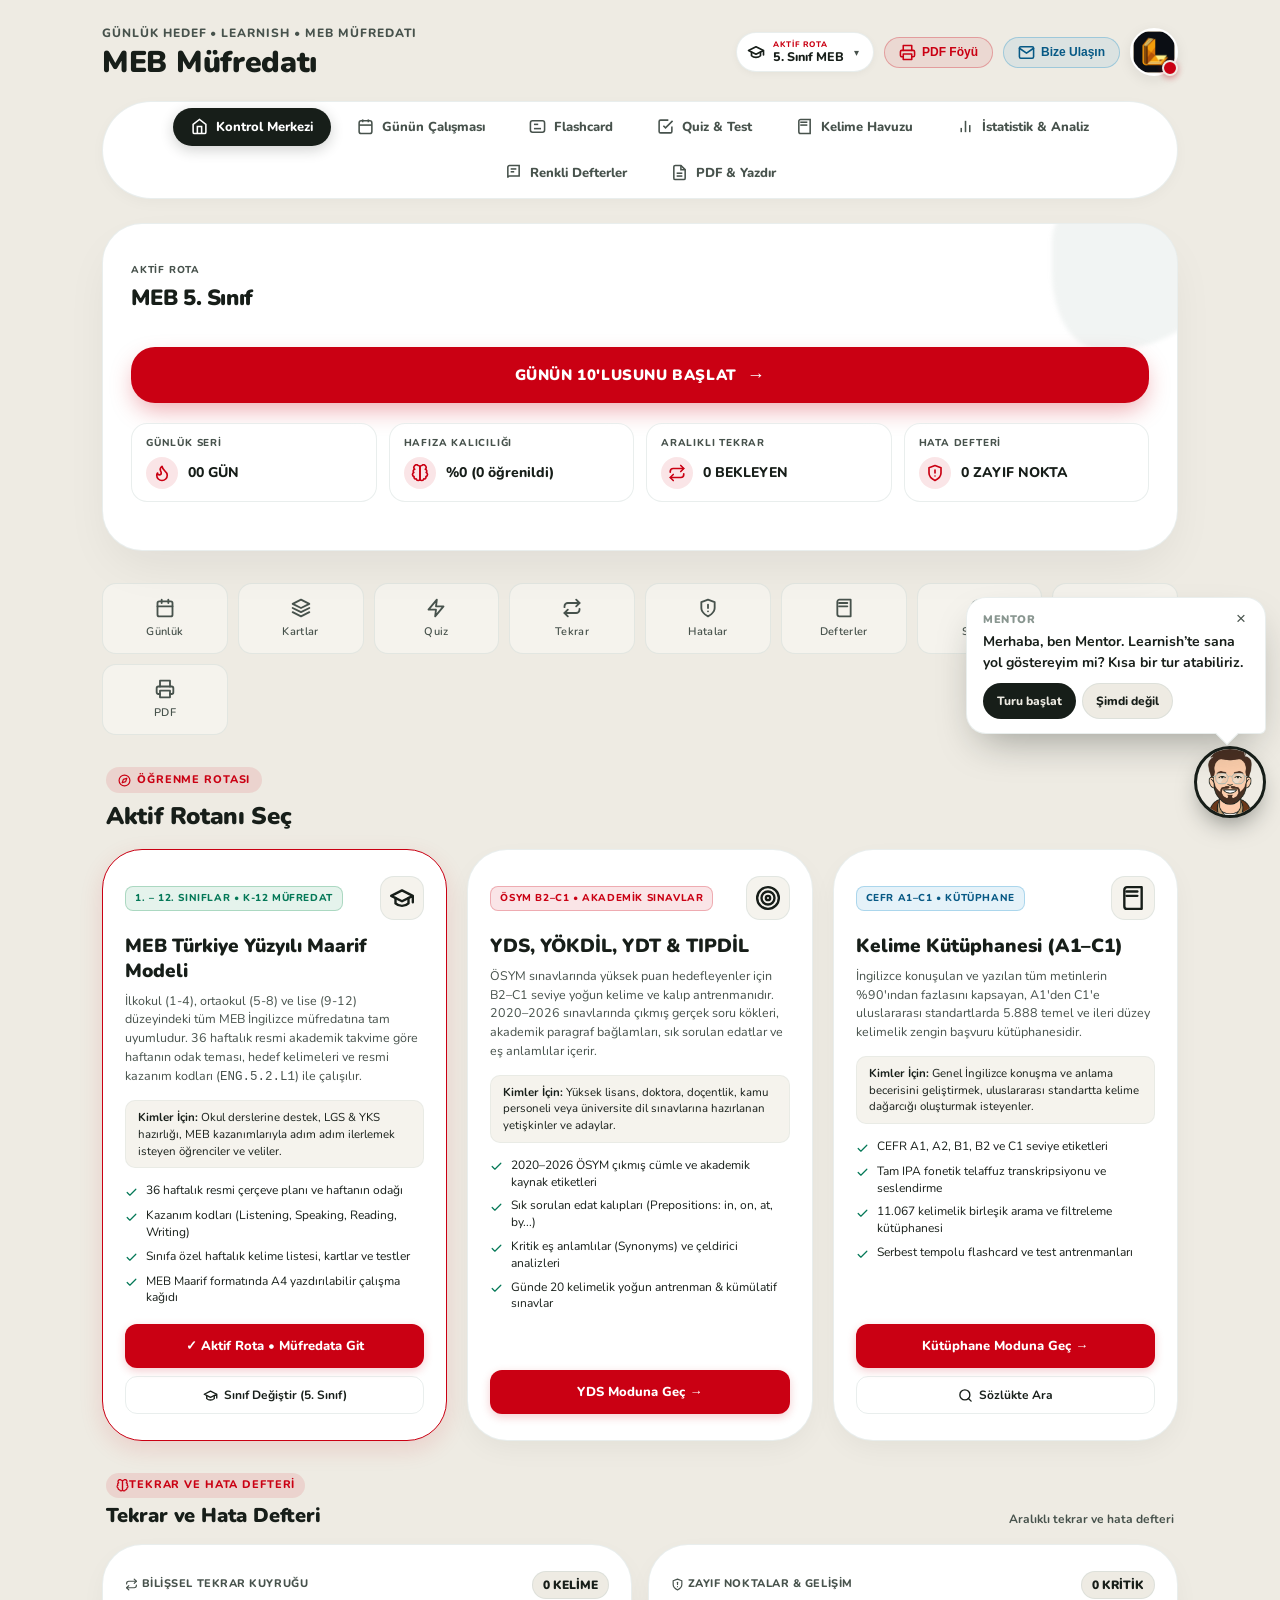
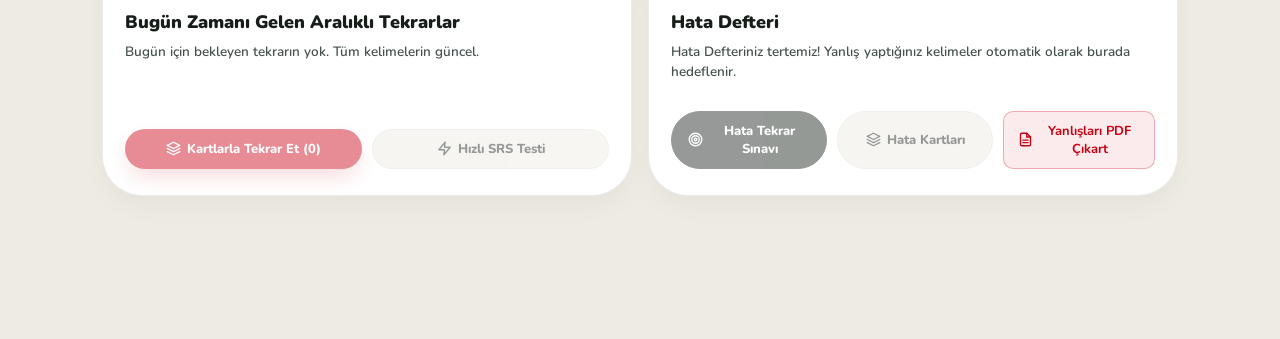
==== commit 27117dc3: "feat(notebooks): kart puanlamasını küresel SRS'ten yalıt Renkli Defterler kart puanlaması (ve Seviye" ====
--- a/index.html
+++ b/index.html
@@ -456,6 +456,6 @@
   <!-- Data & Application Logic -->
   <script src="curriculum-data.js?v=8a01d6d3"></script>
   <script src="words-data.js?v=cf2acf3e"></script>
-  <script src="app.js?v=f8c9fc84"></script>
+  <script src="app.js?v=d851aec9"></script>
 </body>
 </html>
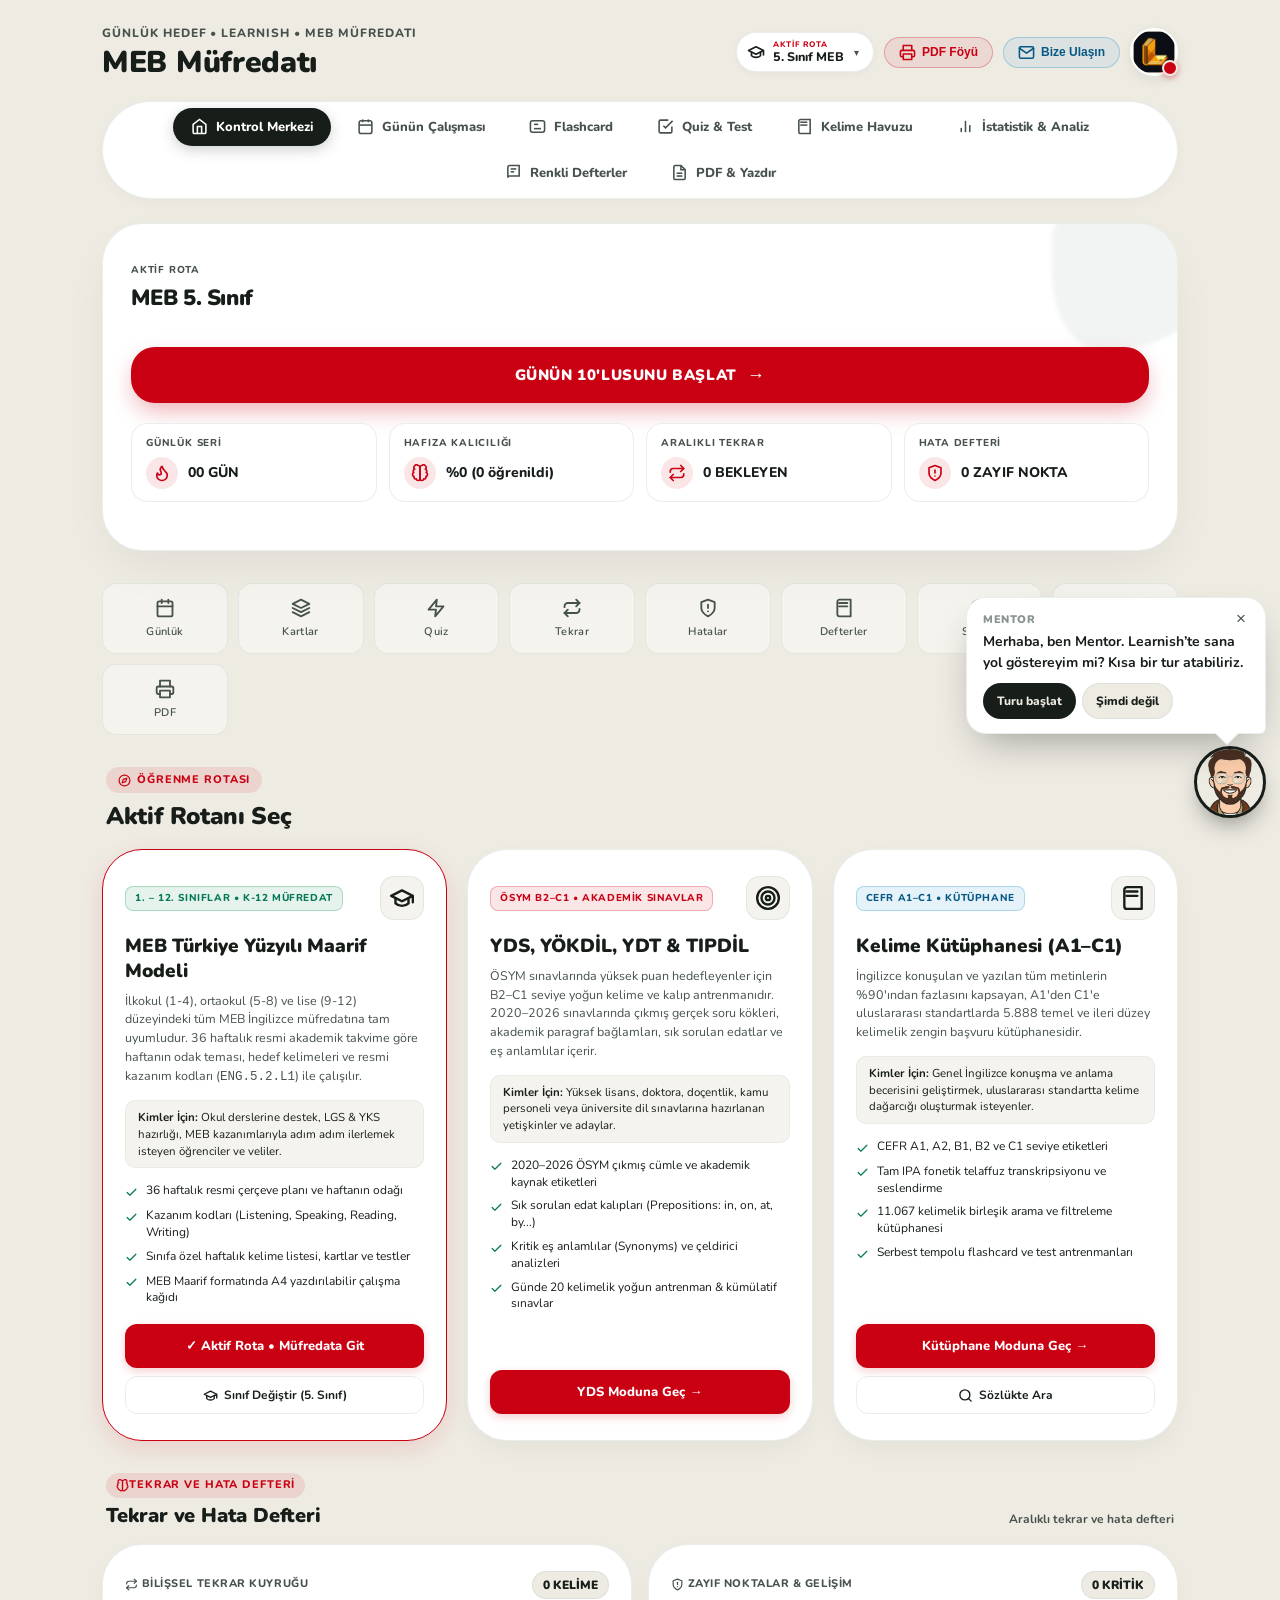
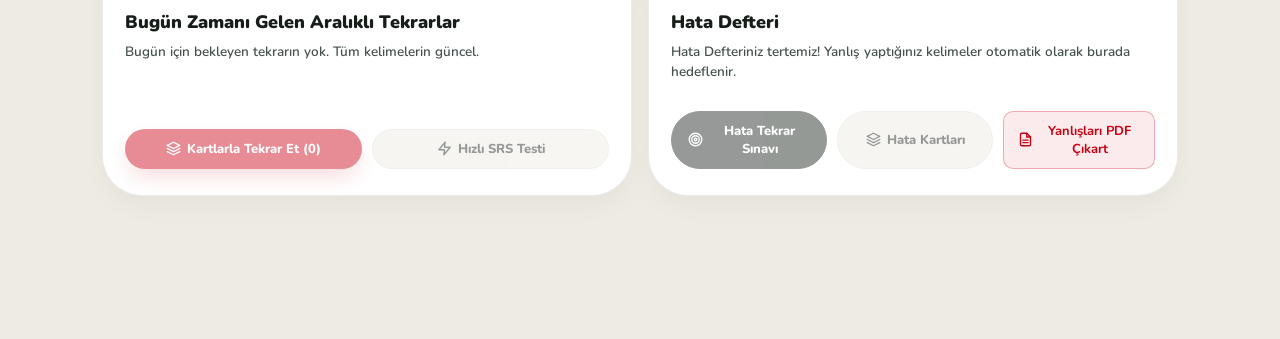
==== commit 3f7e48a6: "build(notebooks-v2): tek-dosya bundle senkronu Co-Authored-By: Claude Opus 4.8 <noreply@anthropic.co" ====
--- a/index.html
+++ b/index.html
@@ -35,7 +35,7 @@
   <link href="https://fonts.googleapis.com/css2?family=Nunito:ital,wght@0,400;0,600;0,700;0,800;0,900;1,400;1,700;1,900&display=swap" rel="stylesheet">
 
   <!-- Stylesheets -->
-  <link rel="stylesheet" href="app.css?v=43c000d3">
+  <link rel="stylesheet" href="app.css?v=f62633a9">
 </head>
 <body>
   <div id="sr-live" class="sr-only" role="status" aria-live="polite" aria-atomic="true"></div>
@@ -456,6 +456,6 @@
   <!-- Data & Application Logic -->
   <script src="curriculum-data.js?v=8a01d6d3"></script>
   <script src="words-data.js?v=cf2acf3e"></script>
-  <script src="app.js?v=d851aec9"></script>
+  <script src="app.js?v=720bea50"></script>
 </body>
 </html>
--- a/app.css
+++ b/app.css
@@ -7720,3 +7720,23 @@
 }
 .nb-card-eligible { color: var(--dp-color-accent); }
 .nb-card-cefr { background: var(--dp-color-surface-3); border-radius: 6px; padding: 1px 6px; }
+
+/* Renkli Defterler v2 — kart renk butonları */
+.fc-controls-notebook { display: flex; flex-wrap: wrap; gap: 8px; justify-content: center; }
+.nb-rate { border-width: 2px; border-style: solid; font-weight: 800; }
+.nb-rate-red    { border-color: var(--dp-color-red);   color: var(--dp-color-red); }
+.nb-rate-yellow { border-color: var(--dp-color-amber); color: var(--dp-color-amber-ink, var(--dp-color-amber)); }
+.nb-rate-green  { border-color: var(--dp-color-green); color: var(--dp-color-green); }
+.nb-rate .fc-btn-sub { font-weight: 700; opacity: 0.8; }
+.nb-complete h3 { font-size: 1.25rem; font-weight: 800; color: var(--dp-color-ink); }
+
+/* Renkli Defterler v2 — Arşiv bölümü */
+.notebooks-archive { margin-top: 20px; padding: 16px; border-radius: 16px; background: var(--dp-color-surface-1); border: 1px solid var(--dp-color-border-subtle); }
+.nb-archive-title { font-size: 1rem; font-weight: 800; color: var(--dp-color-ink); display: inline-flex; align-items: center; gap: 6px; }
+.nb-archive-group { margin-top: 12px; padding: 10px 12px; border-radius: 12px; background: var(--dp-color-surface-2); border: 1px solid var(--dp-color-border-subtle); }
+.nb-archive-group-head { display: flex; align-items: baseline; justify-content: space-between; gap: 8px; margin-bottom: 6px; }
+.nb-archive-group-label { font-weight: 800; color: var(--dp-color-ink); font-size: 0.9rem; }
+.nb-archive-group-meta { font-size: 0.78rem; color: var(--dp-color-ink-muted); }
+.nb-archive-words { display: flex; flex-wrap: wrap; gap: 6px; }
+.nb-archive-word { font-size: 0.8rem; font-weight: 700; color: var(--dp-color-ink); background: var(--dp-color-surface-3); border-radius: 6px; padding: 2px 8px; }
+.nb-archive-more { font-size: 0.8rem; color: var(--dp-color-ink-muted); }
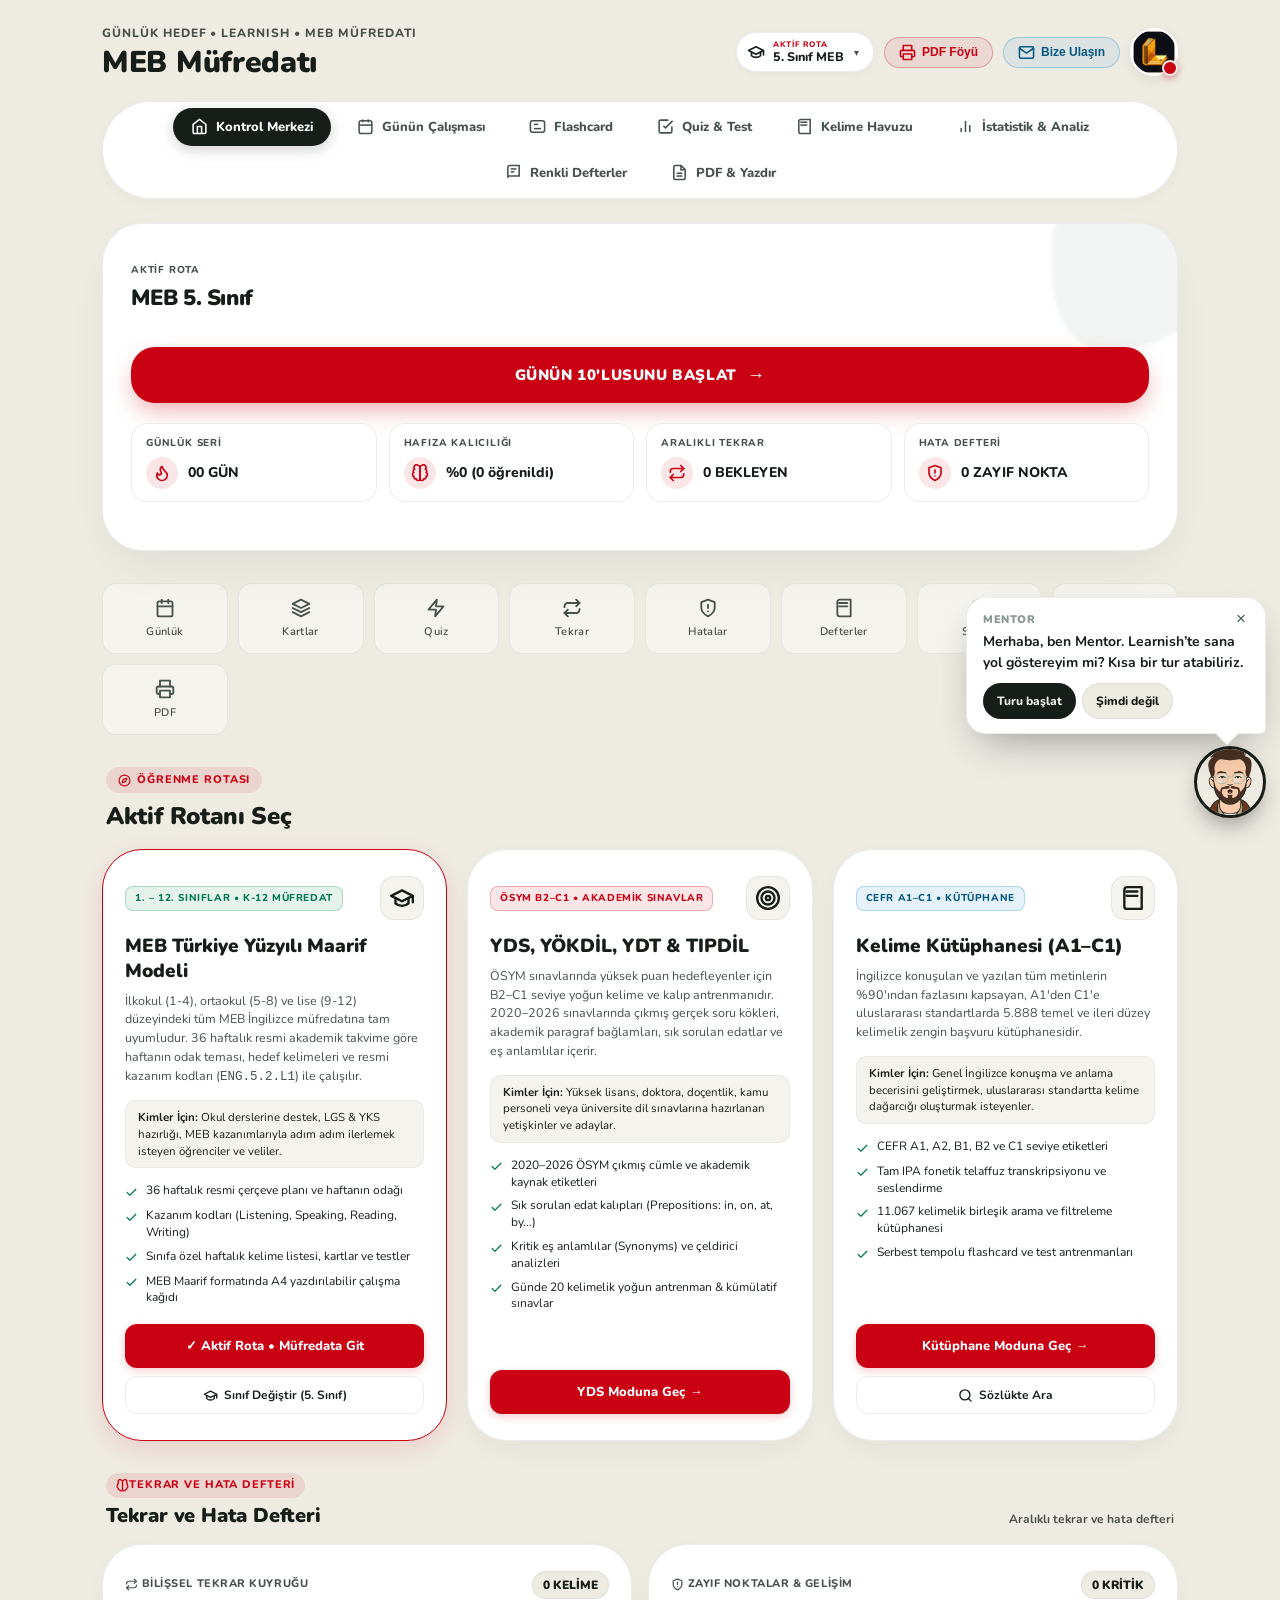
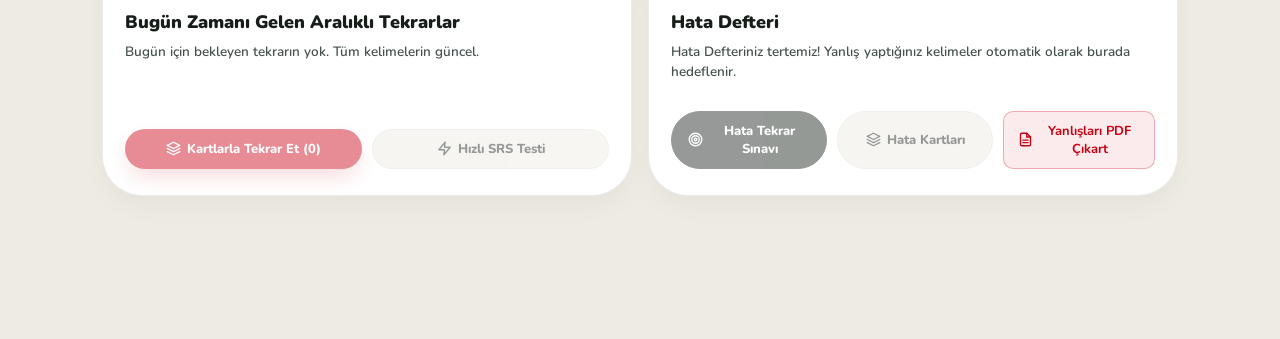
==== commit 75876580: "fix(notebooks-v2): final inceleme düzeltmeleri (klavye izolasyonu, v1 backfill, kota idempotent) - C" ====
--- a/index.html
+++ b/index.html
@@ -456,6 +456,6 @@
   <!-- Data & Application Logic -->
   <script src="curriculum-data.js?v=8a01d6d3"></script>
   <script src="words-data.js?v=cf2acf3e"></script>
-  <script src="app.js?v=720bea50"></script>
+  <script src="app.js?v=d8173443"></script>
 </body>
 </html>
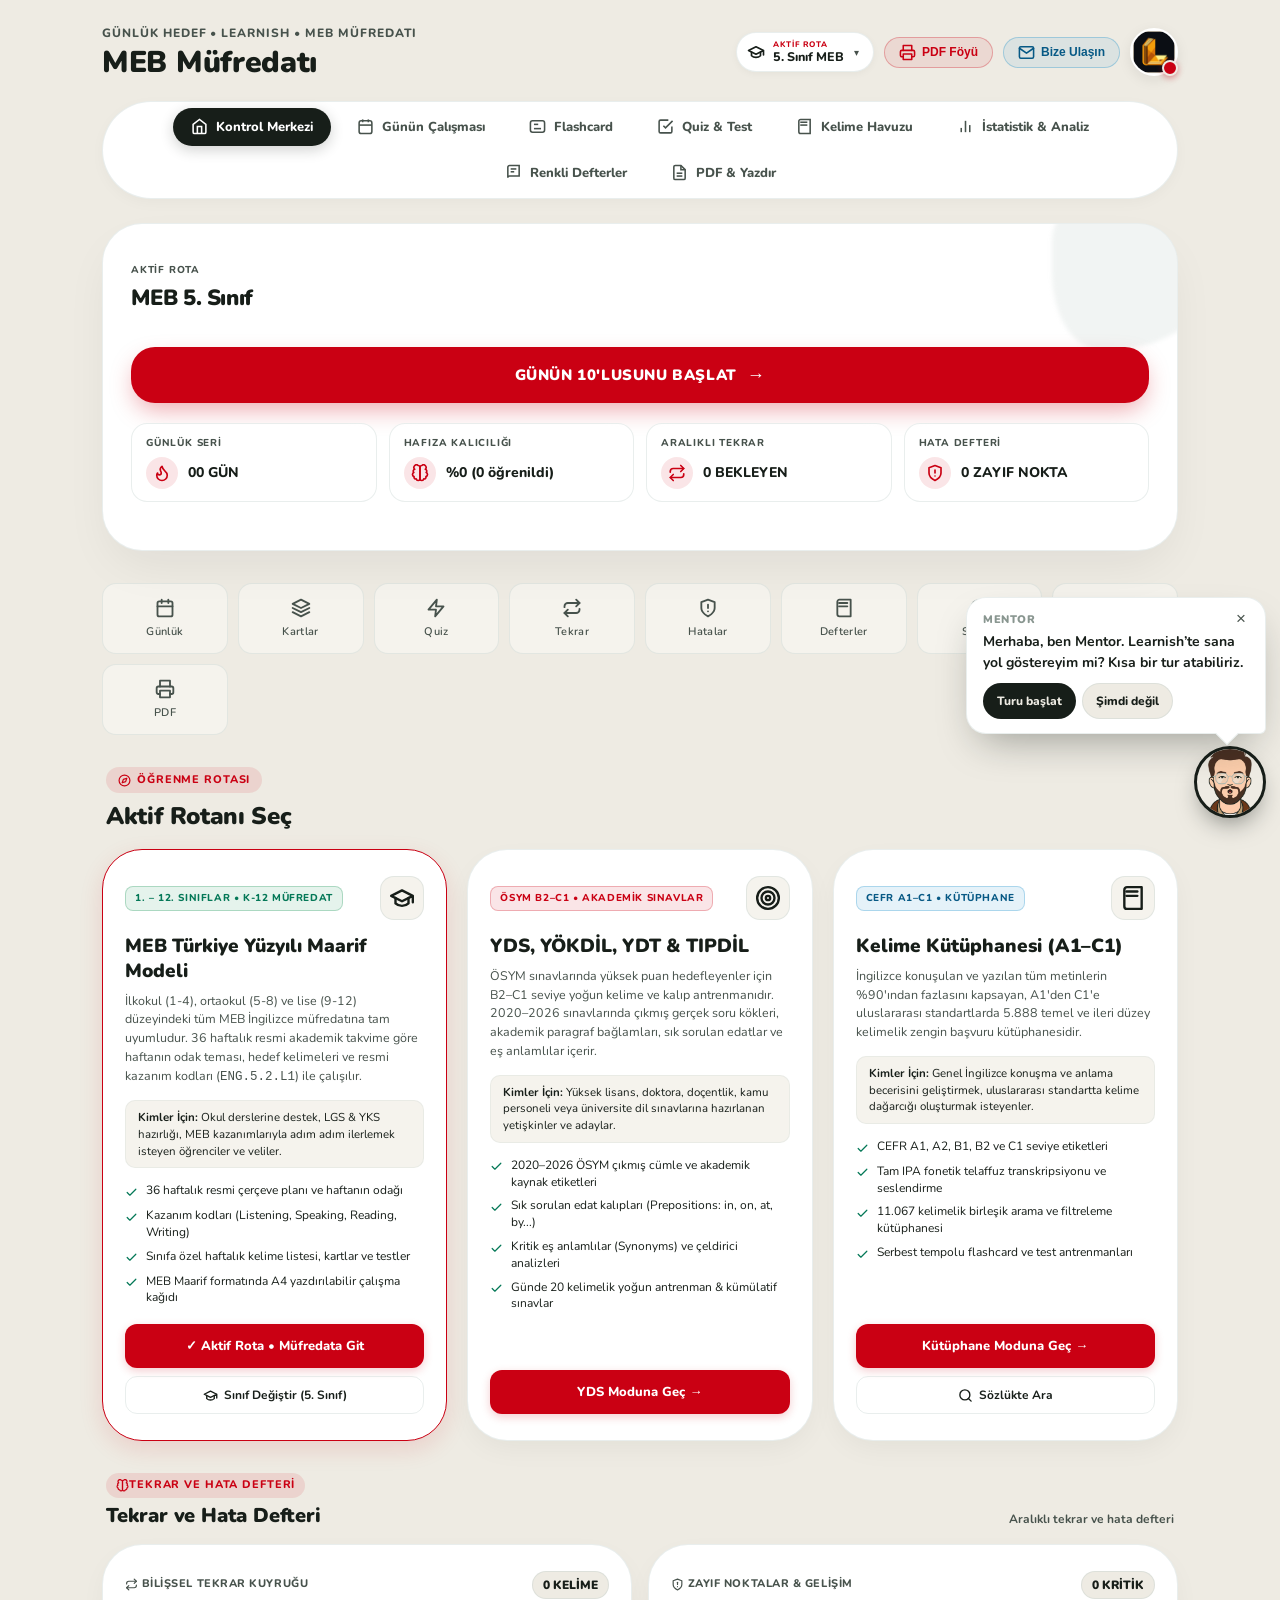
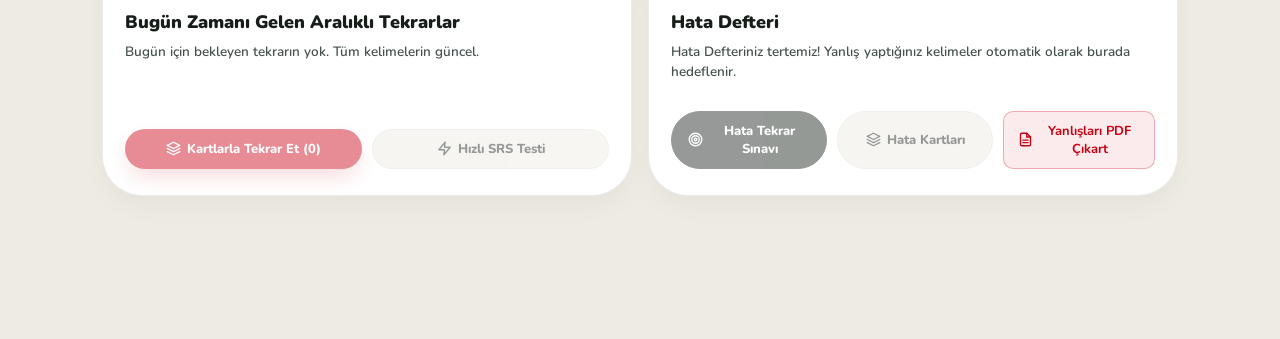
==== commit 063c6708: "polish(notebooks-v2): v2 metinleri düzelt ve notebook kartında sarmalamayı kaldır - M4: başlık/ibare" ====
--- a/index.html
+++ b/index.html
@@ -456,6 +456,6 @@
   <!-- Data & Application Logic -->
   <script src="curriculum-data.js?v=8a01d6d3"></script>
   <script src="words-data.js?v=cf2acf3e"></script>
-  <script src="app.js?v=d8173443"></script>
+  <script src="app.js?v=8d4f54c3"></script>
 </body>
 </html>
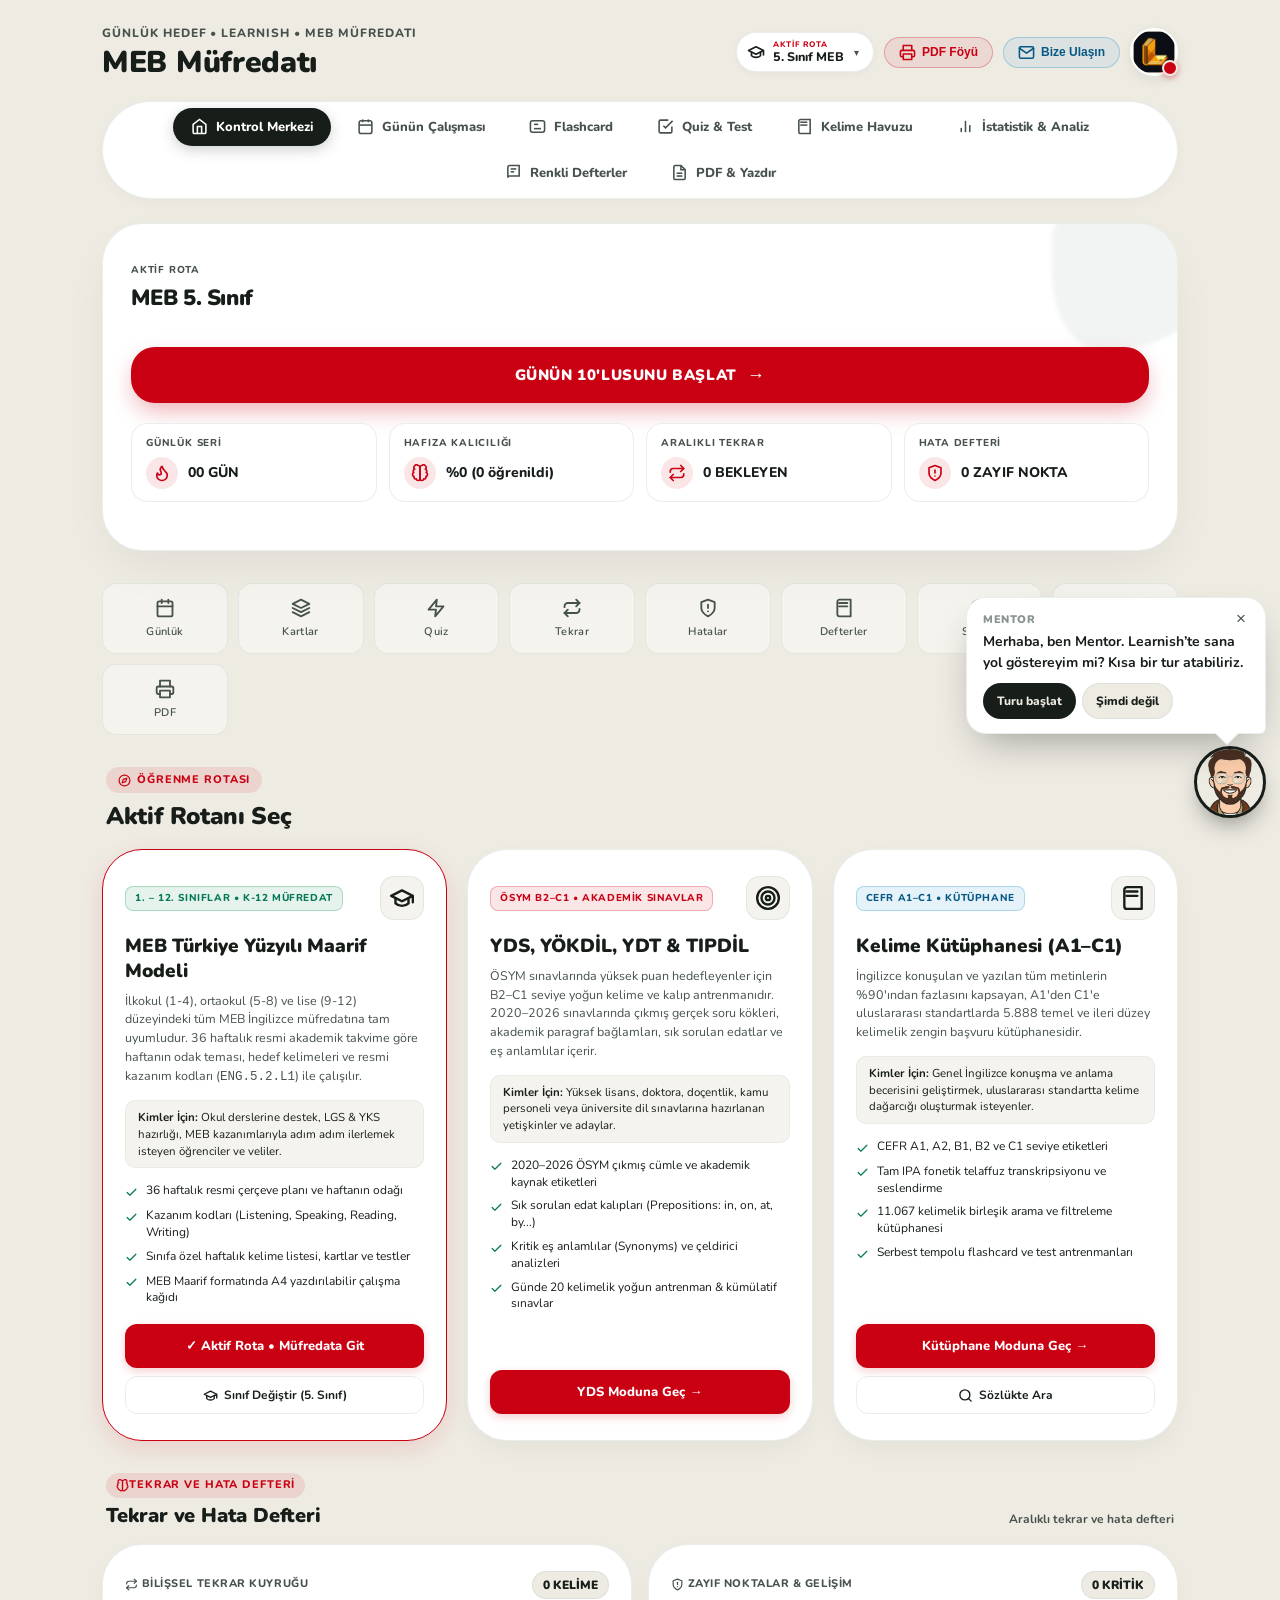
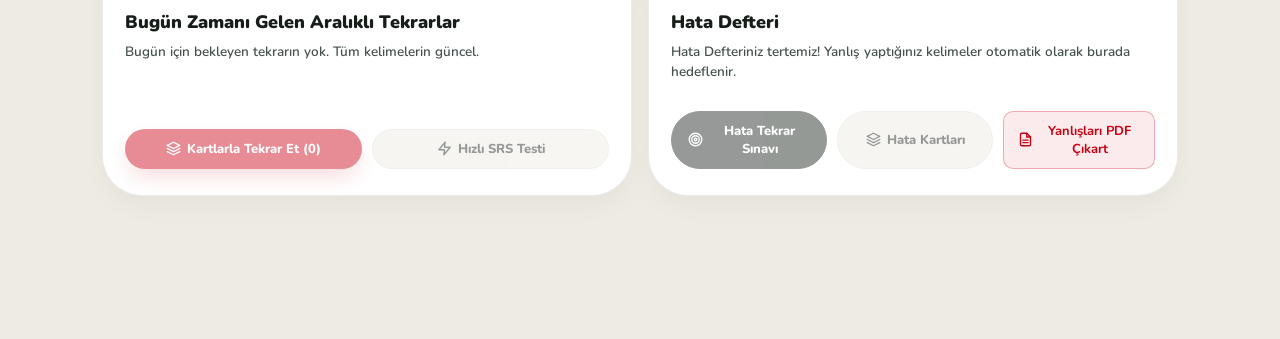
==== commit 6688b0d8: "fix(dates): getVirtualDate() ile debug tarih offset desteği ekle Tüm tarih fonksiyonları (getMEBCale" ====
--- a/index.html
+++ b/index.html
@@ -456,6 +456,6 @@
   <!-- Data & Application Logic -->
   <script src="curriculum-data.js?v=8a01d6d3"></script>
   <script src="words-data.js?v=cf2acf3e"></script>
-  <script src="app.js?v=8d4f54c3"></script>
+  <script src="app.js?v=dd807bb4"></script>
 </body>
 </html>
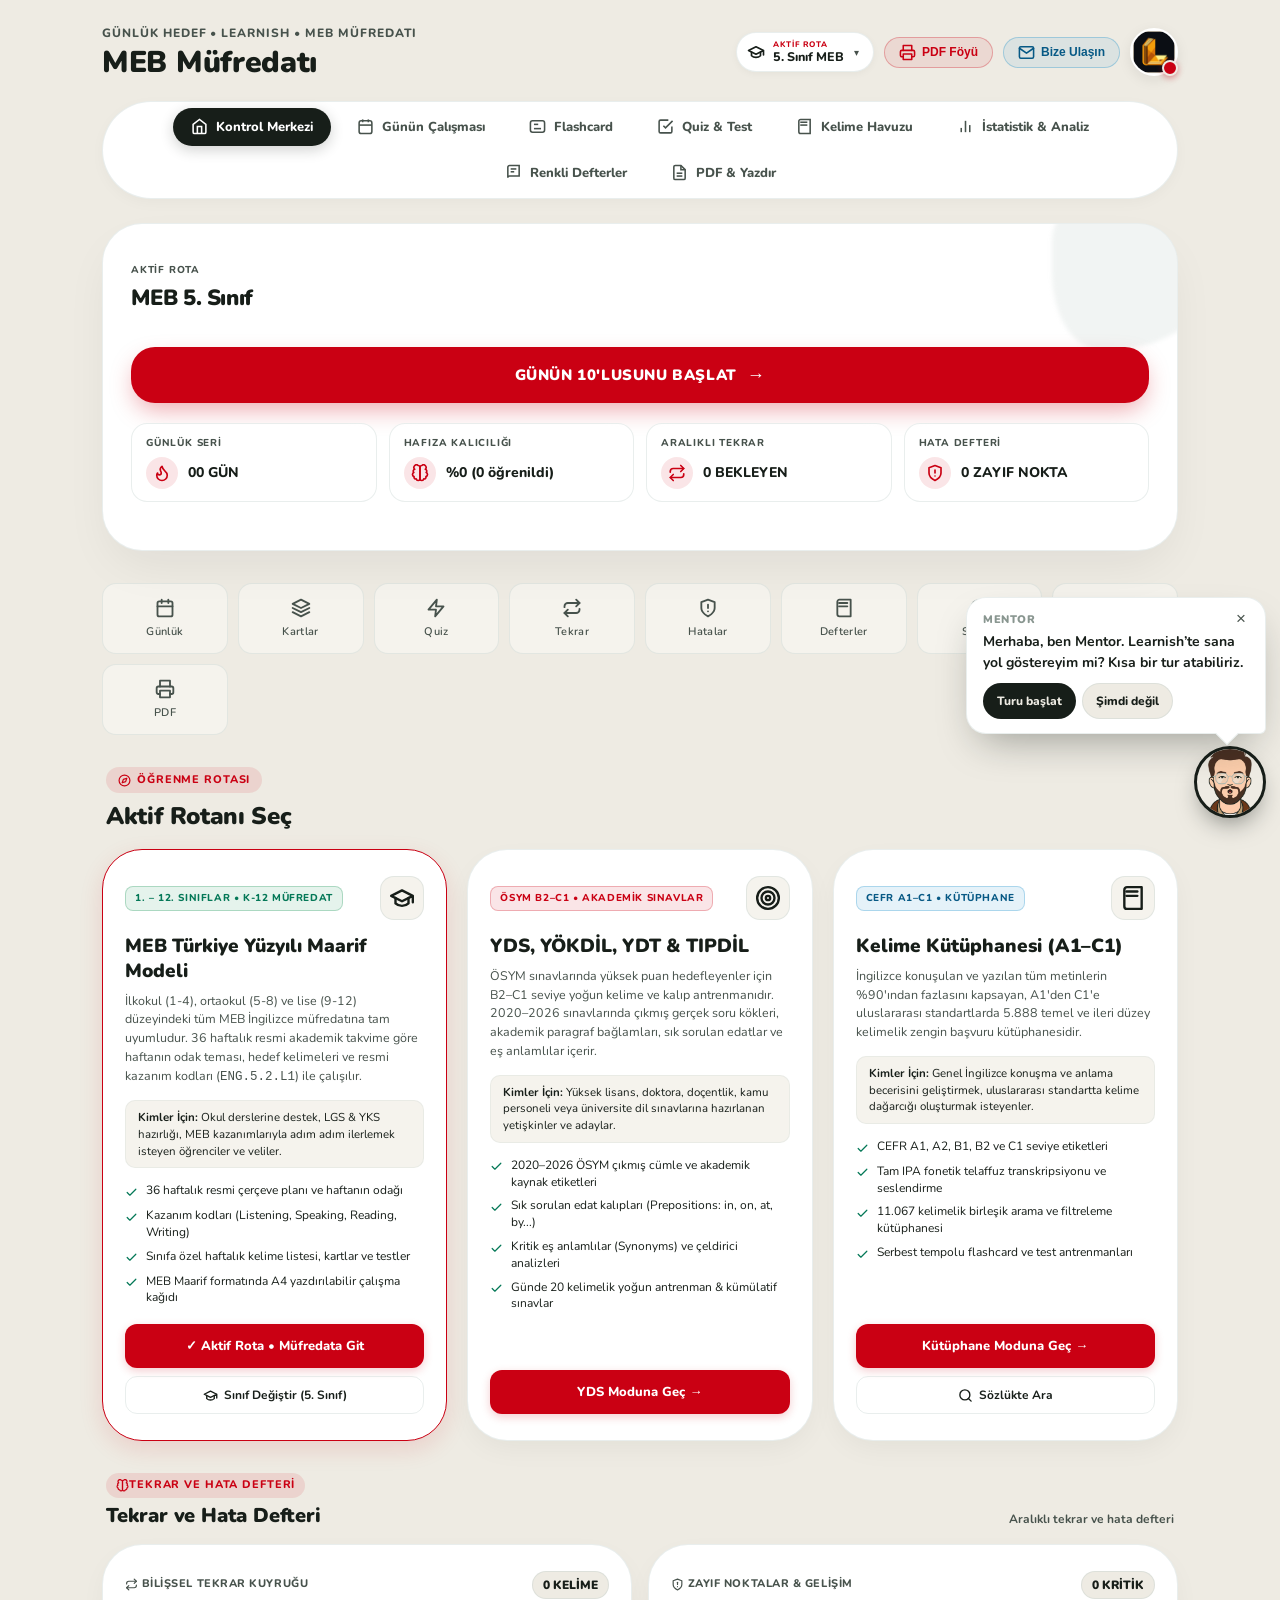
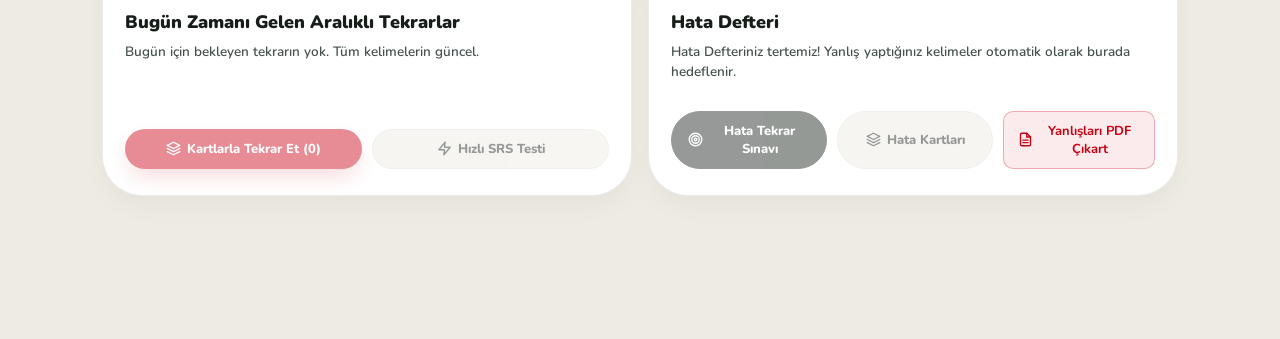
==== commit 7a077741: "feat(daily): haftalık yerine günlük kelime yenilemesi (10 kelime/okul günü) getMEBCalendarInfo artık" ====
--- a/index.html
+++ b/index.html
@@ -456,6 +456,6 @@
   <!-- Data & Application Logic -->
   <script src="curriculum-data.js?v=8a01d6d3"></script>
   <script src="words-data.js?v=cf2acf3e"></script>
-  <script src="app.js?v=dd807bb4"></script>
+  <script src="app.js?v=86b21b75"></script>
 </body>
 </html>
